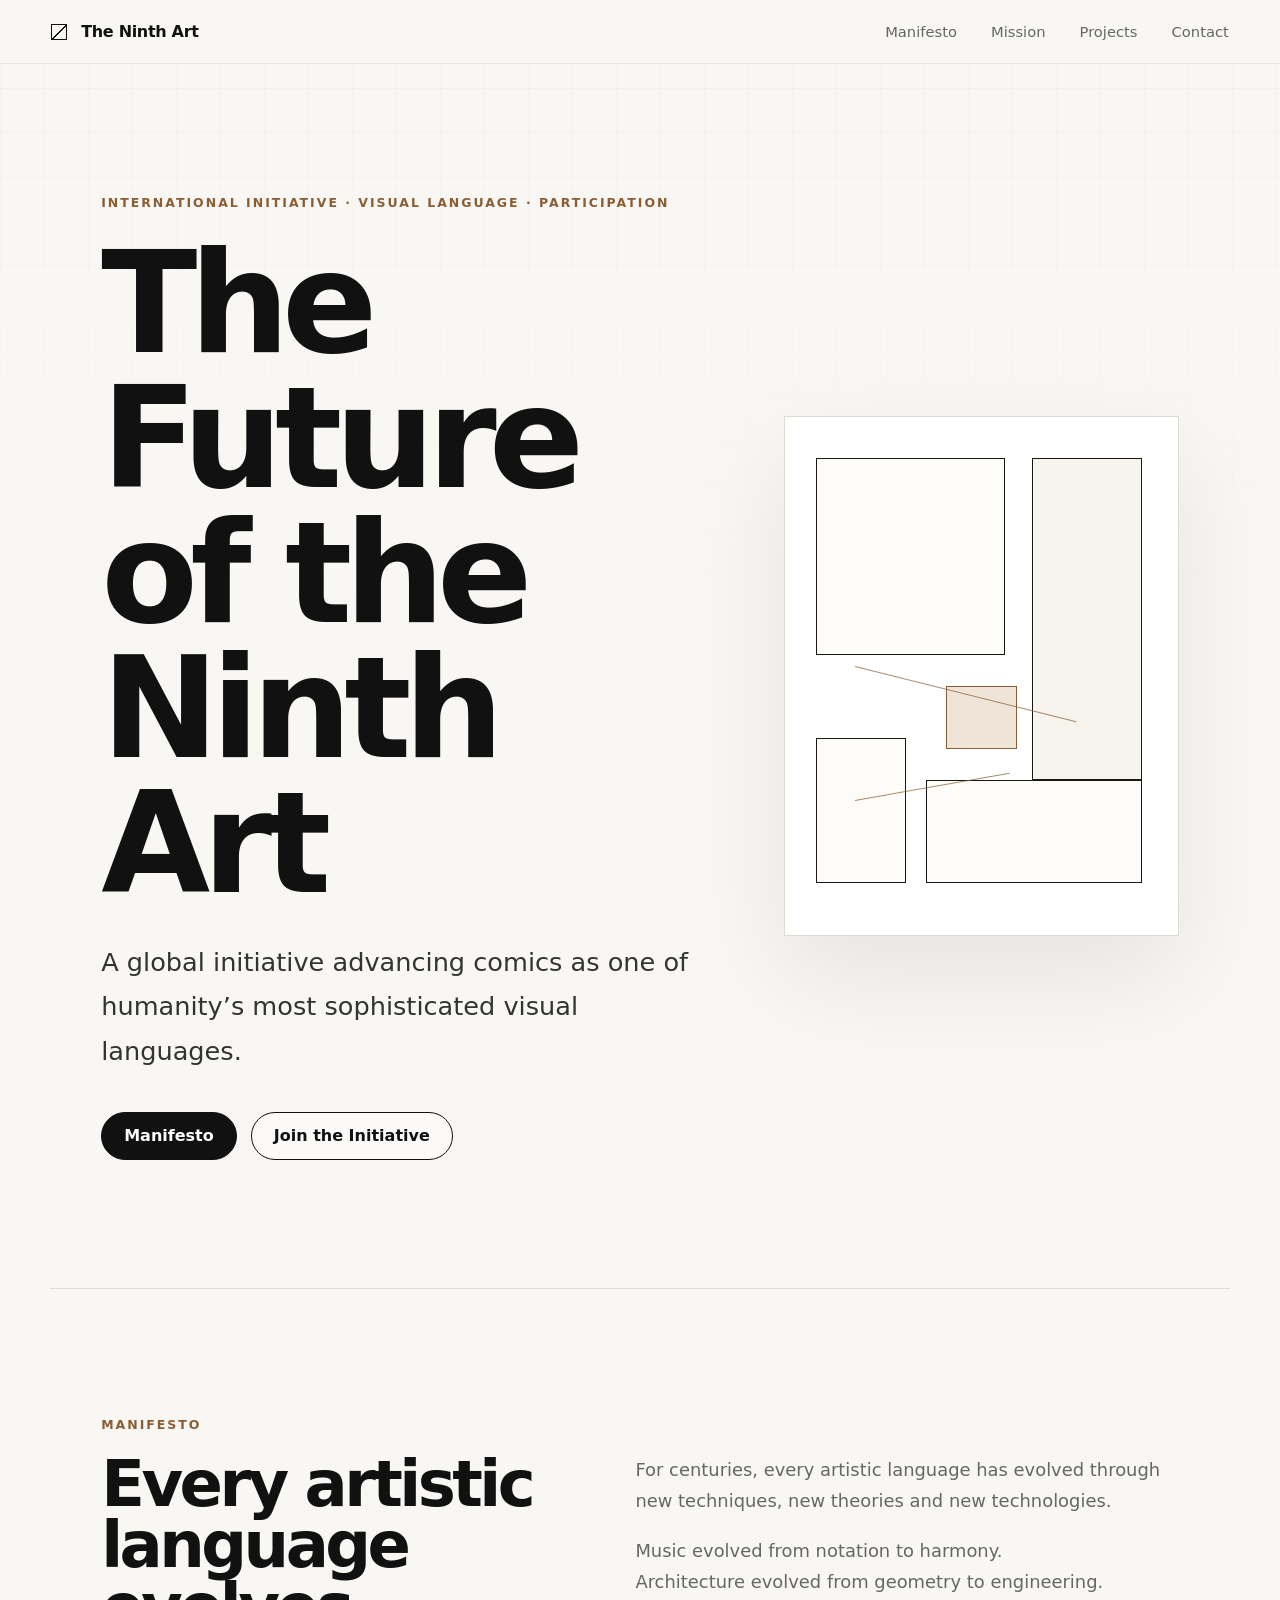
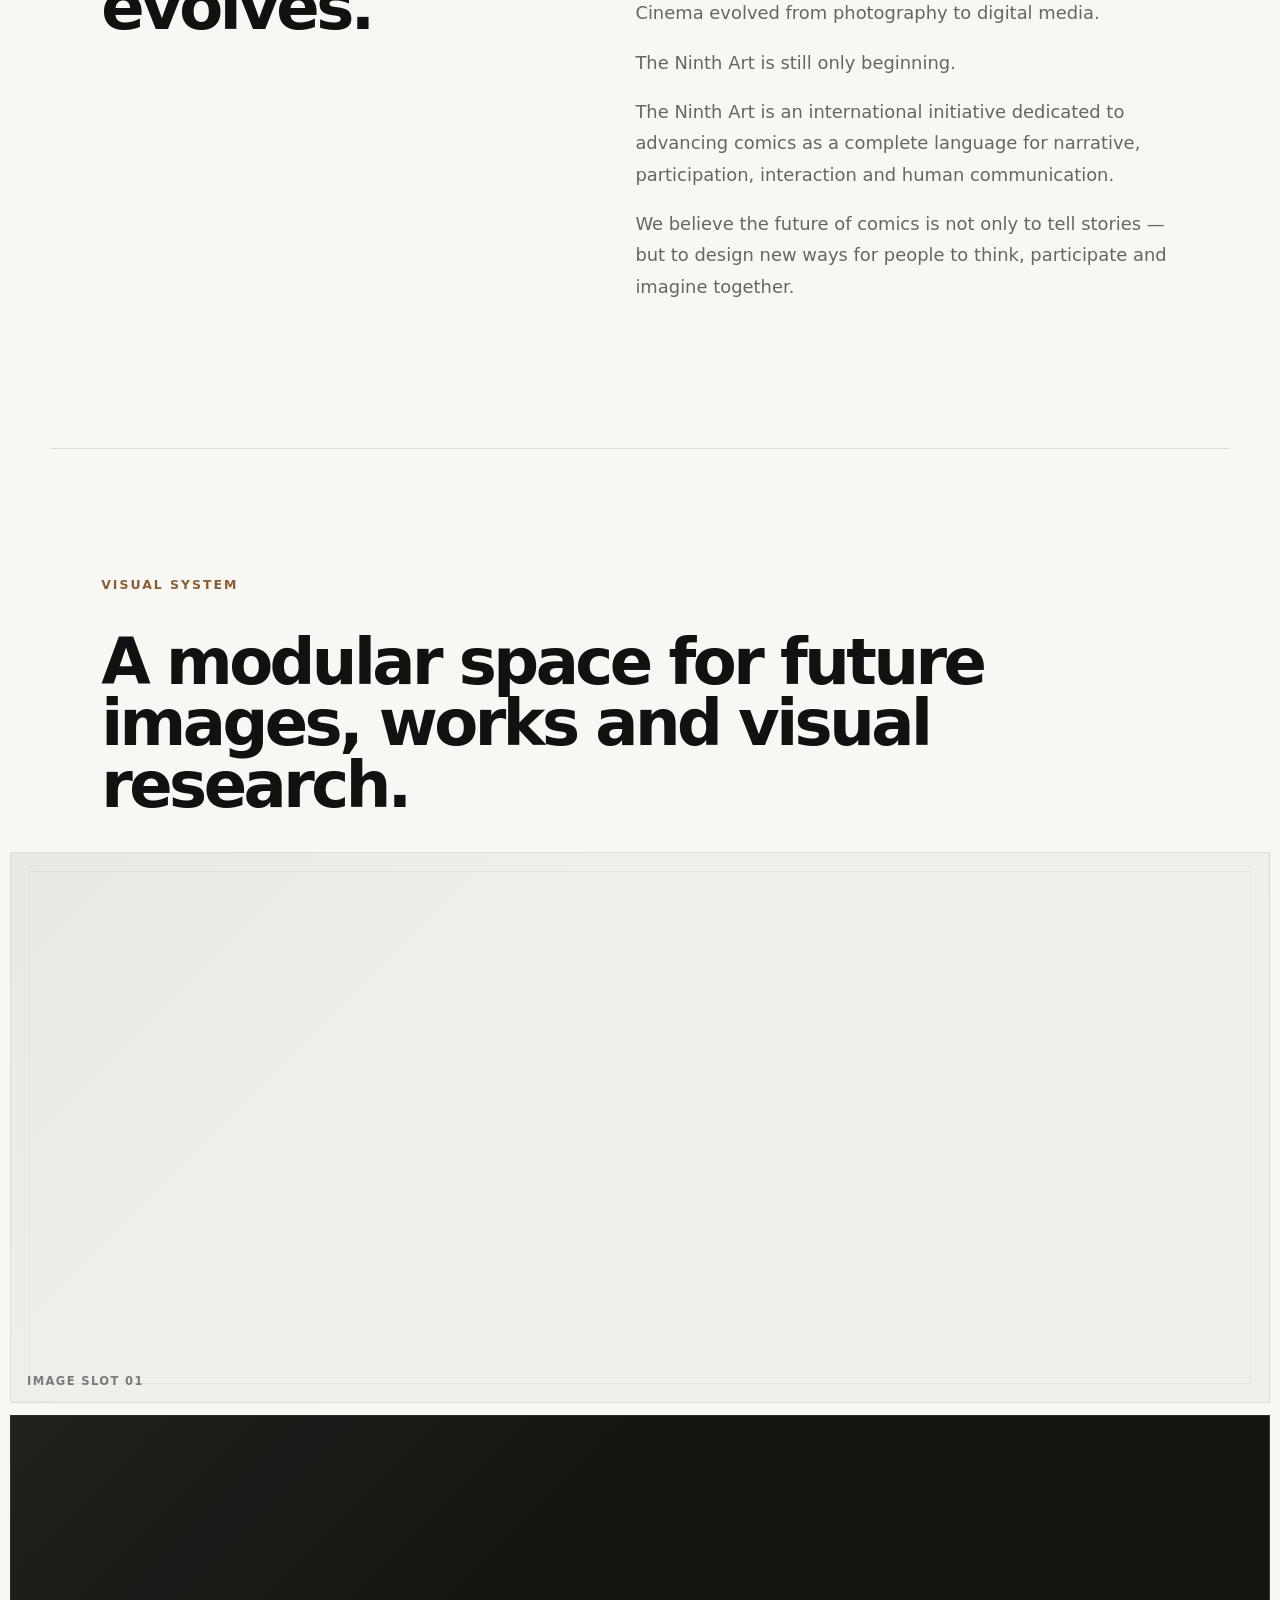
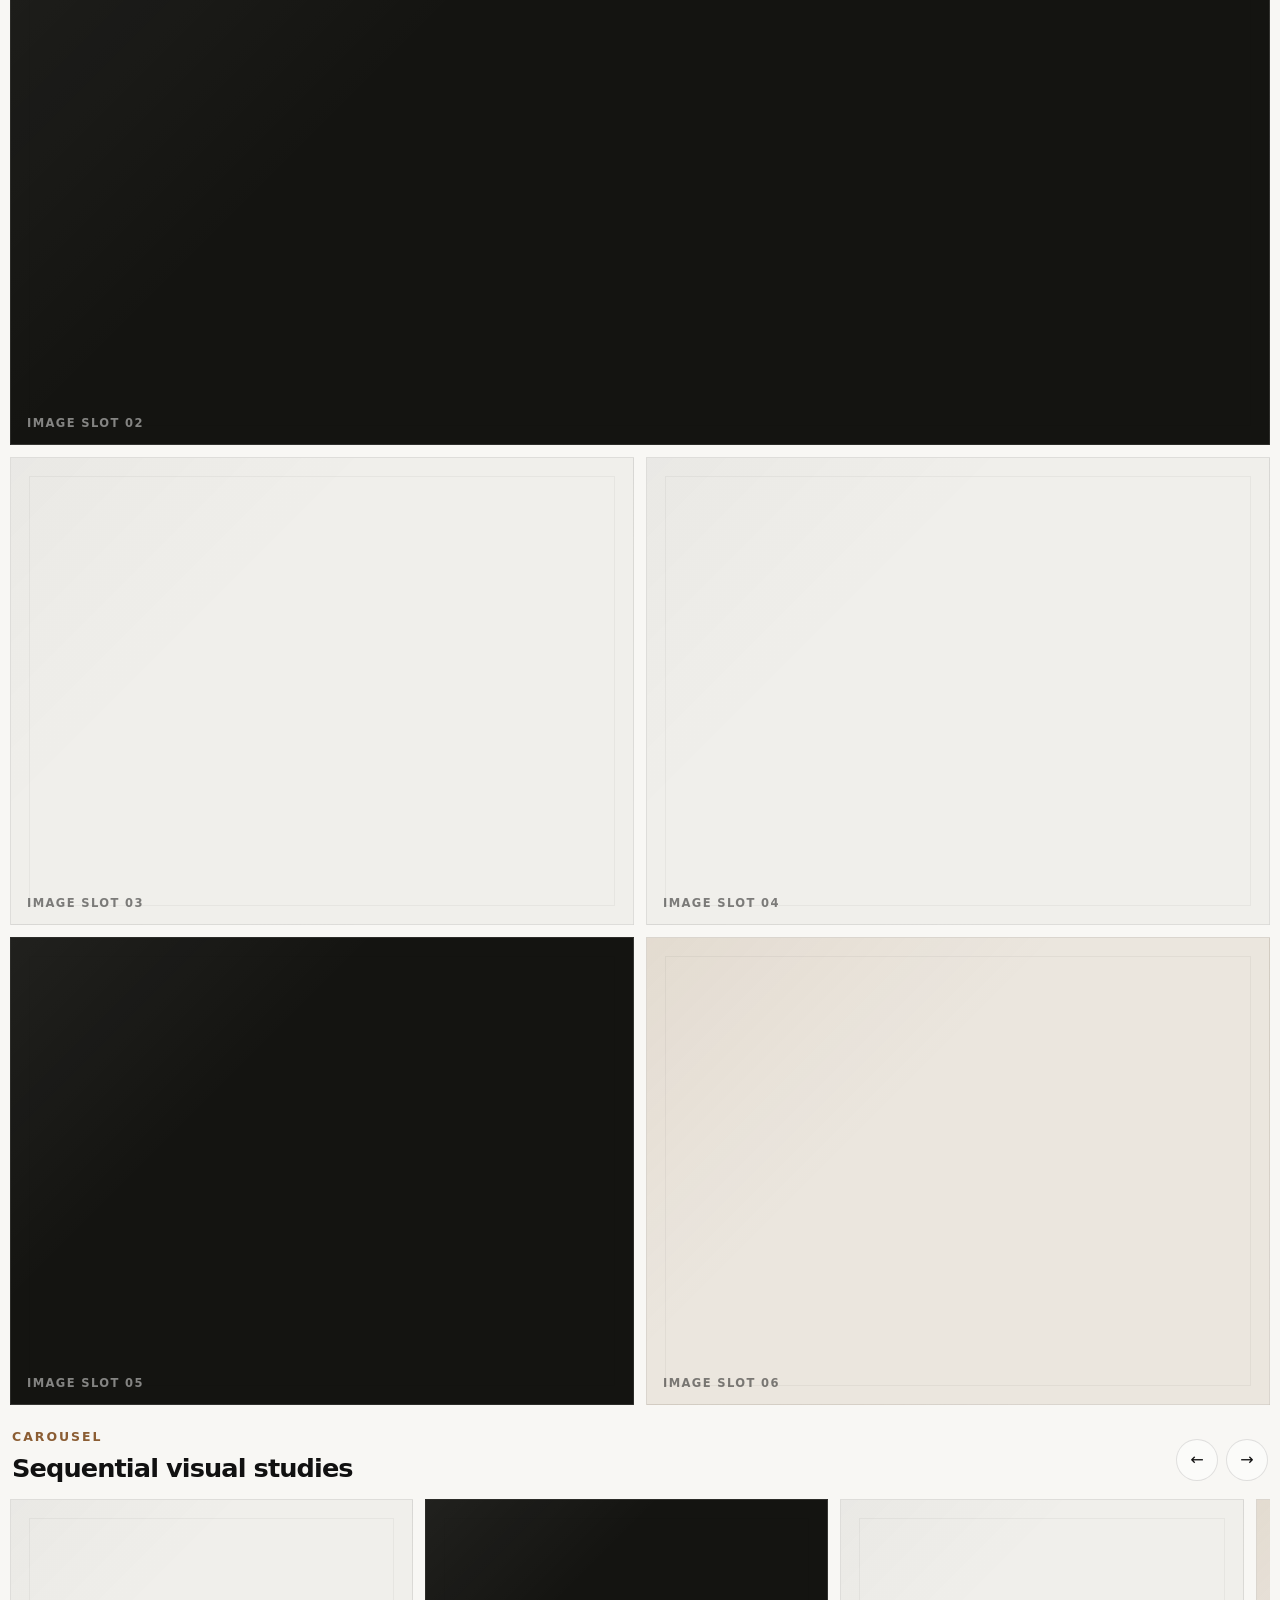
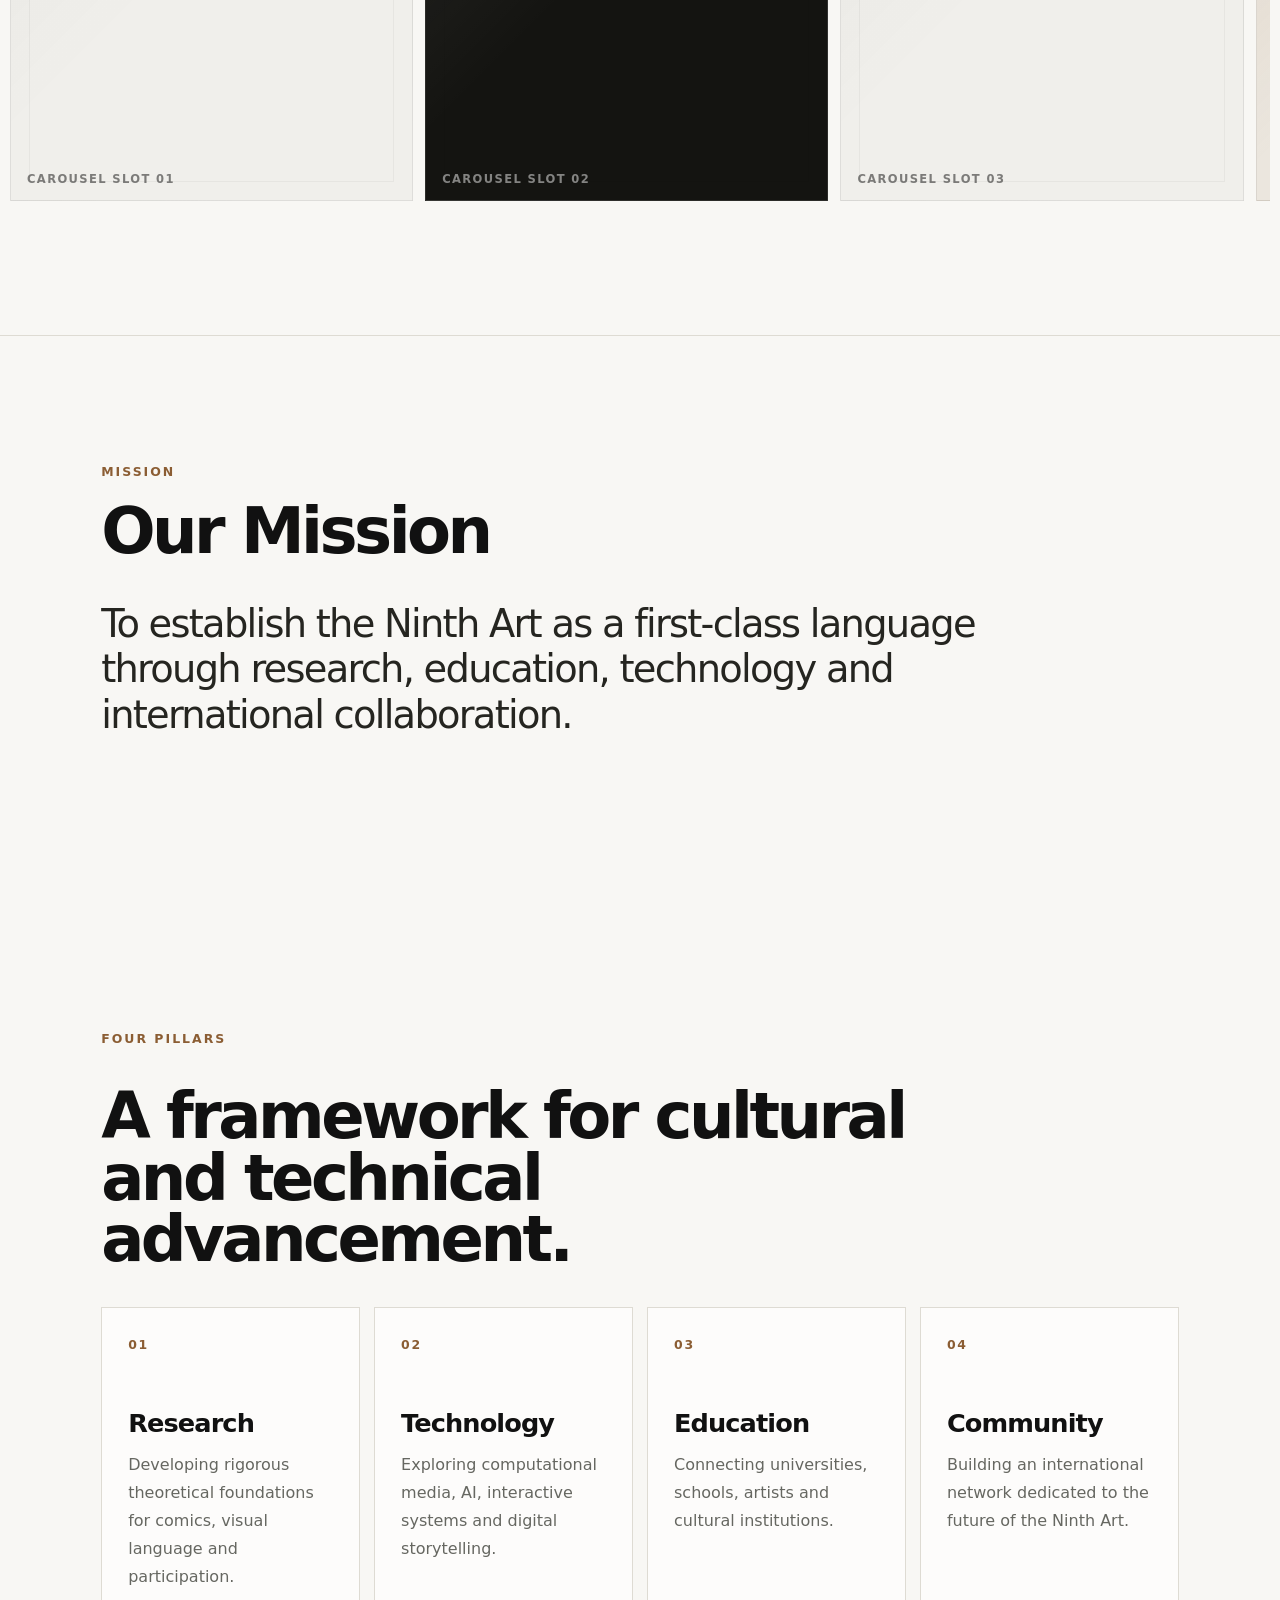
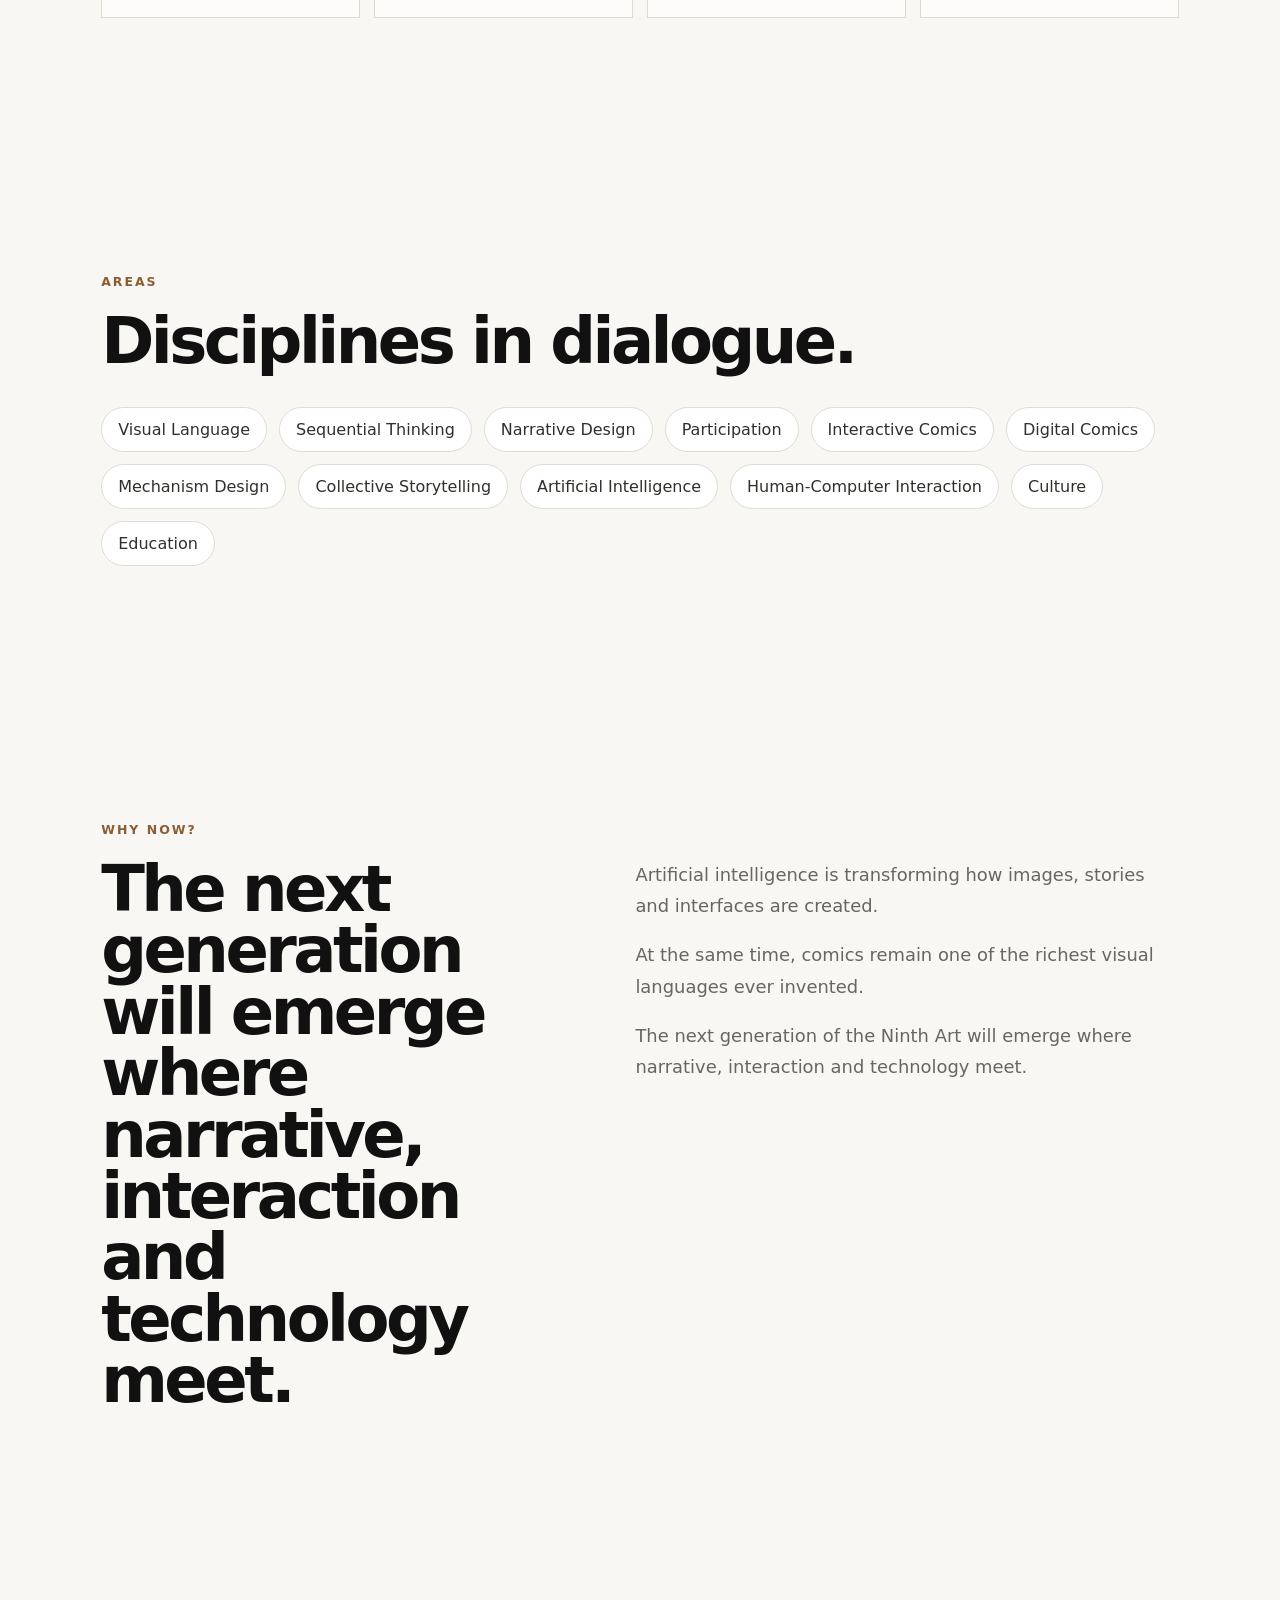
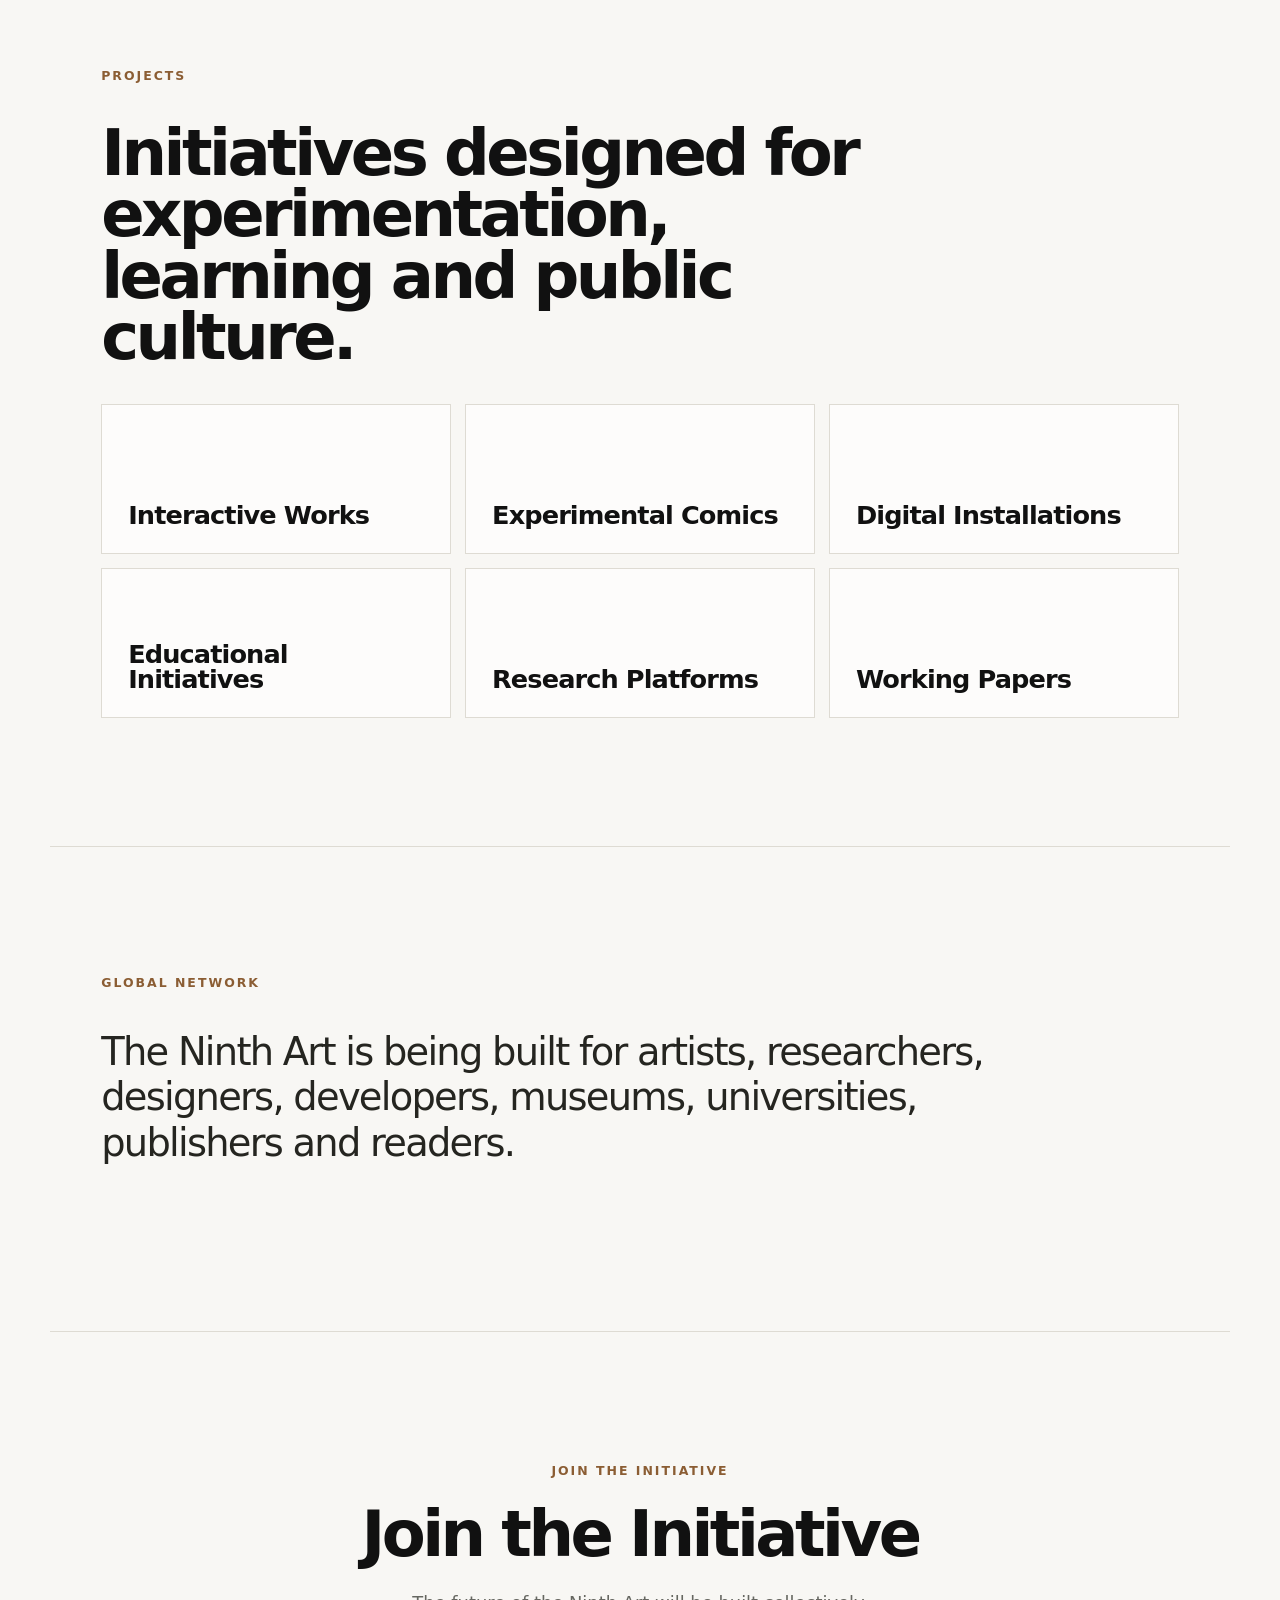
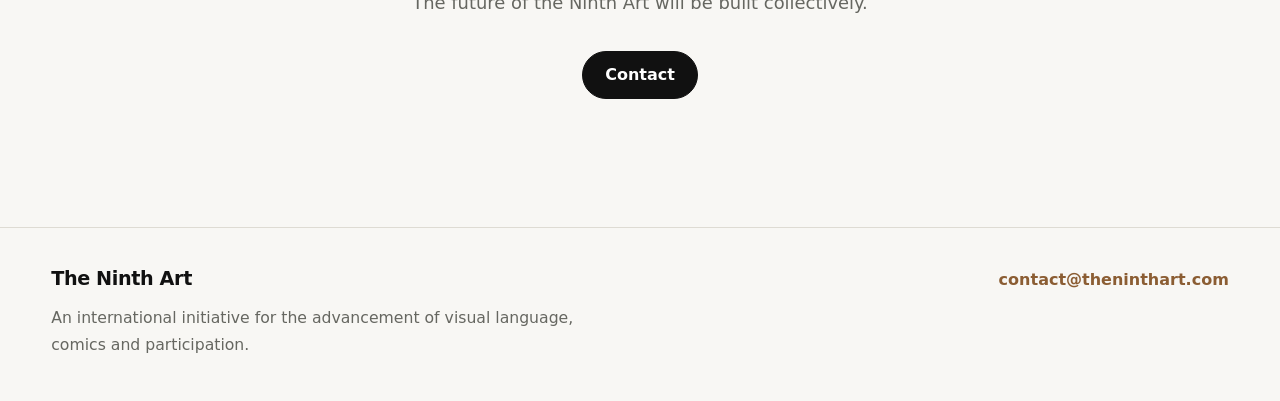
==== index.html @ bd866fcb "Make visual system grid full bleed" ====
<!doctype html>
<html lang="en">
  <head>
    <meta charset="utf-8" />
    <meta name="viewport" content="width=device-width, initial-scale=1" />
    <title>The Ninth Art — The Future of Comics and Visual Language</title>
    <meta
      name="description"
      content="A global initiative advancing comics, visual language, sequential thinking, participation and interactive media."
    />
    <meta property="og:title" content="The Ninth Art — The Future of Comics and Visual Language" />
    <meta
      property="og:description"
      content="A global initiative advancing comics, visual language, sequential thinking, participation and interactive media."
    />
    <meta property="og:type" content="website" />
    <meta property="og:url" content="https://theninthart.com/" />
    <link rel="canonical" href="https://theninthart.com/" />
    <link rel="stylesheet" href="styles.css" />
  </head>
  <body>
    <header class="site-header" aria-label="Primary navigation">
      <a class="brand" href="#top" aria-label="The Ninth Art home">
        <span class="brand-mark" aria-hidden="true"></span>
        <span>The Ninth Art</span>
      </a>
      <nav class="nav-links" aria-label="Page sections">
        <a href="#manifesto">Manifesto</a>
        <a href="#mission">Mission</a>
        <a href="#projects">Projects</a>
        <a href="#contact">Contact</a>
      </nav>
    </header>

    <main id="top">
      <section class="hero section-shell">
        <div class="hero-copy reveal">
          <p class="eyebrow">International initiative · Visual language · Participation</p>
          <h1>The Future of the Ninth Art</h1>
          <p class="hero-subtitle">
            A global initiative advancing comics as one of humanity’s most sophisticated visual languages.
          </p>
          <div class="button-row">
            <a class="button button-primary" href="#manifesto">Manifesto</a>
            <a class="button button-secondary" href="#contact">Join the Initiative</a>
          </div>
        </div>

        <div class="sequential-composition reveal" aria-label="Abstract composition inspired by comic panels, gutters and sequential structures">
          <div class="panel panel-large"></div>
          <div class="panel panel-tall"></div>
          <div class="panel panel-small"></div>
          <div class="panel panel-wide"></div>
          <div class="panel panel-accent"></div>
          <div class="flow-line flow-one"></div>
          <div class="flow-line flow-two"></div>
        </div>
      </section>

      <section id="manifesto" class="manifesto section-shell reveal">
        <div class="section-kicker">Manifesto</div>
        <div class="manifesto-grid">
          <h2>Every artistic language evolves.</h2>
          <div class="prose">
            <p>For centuries, every artistic language has evolved through new techniques, new theories and new technologies.</p>
            <p>Music evolved from notation to harmony.<br />Architecture evolved from geometry to engineering.<br />Cinema evolved from photography to digital media.</p>
            <p>The Ninth Art is still only beginning.</p>
            <p>The Ninth Art is an international initiative dedicated to advancing comics as a complete language for narrative, participation, interaction and human communication.</p>
            <p>We believe the future of comics is not only to tell stories — but to design new ways for people to think, participate and imagine together.</p>
          </div>
        </div>
      </section>

      <section class="visual-system visual-system--fullbleed reveal" aria-labelledby="visual-system-title">
        <div class="visual-system-heading section-heading">
          <div class="section-kicker">Visual System</div>
          <h2 id="visual-system-title">A modular space for future images, works and visual research.</h2>
        </div>

        <div class="visual-system-bleed">
          <div class="apple-like-grid">
            <figure class="image-slot visual-slot-large">
              <!-- Future image:
              <img src="images/visual-system-01.jpg" alt="" />
              -->
              <figcaption>Image Slot 01</figcaption>
            </figure>

            <figure class="image-slot visual-slot-wide image-slot-dark">
              <!-- Future image:
              <img src="images/visual-system-02.jpg" alt="" />
              -->
              <figcaption>Image Slot 02</figcaption>
            </figure>

            <div class="visual-two-column">
              <figure class="image-slot visual-slot-half">
                <!-- Future image:
                <img src="images/visual-system-03.jpg" alt="" />
                -->
                <figcaption>Image Slot 03</figcaption>
              </figure>
              <figure class="image-slot visual-slot-half">
                <!-- Future image:
                <img src="images/visual-system-04.jpg" alt="" />
                -->
                <figcaption>Image Slot 04</figcaption>
              </figure>
            </div>

            <div class="visual-two-column">
              <figure class="image-slot visual-slot-half image-slot-dark">
                <!-- Future image:
                <img src="images/visual-system-05.jpg" alt="" />
                -->
                <figcaption>Image Slot 05</figcaption>
              </figure>
              <figure class="image-slot visual-slot-half image-slot-soft">
                <!-- Future image:
                <img src="images/visual-system-06.jpg" alt="" />
                -->
                <figcaption>Image Slot 06</figcaption>
              </figure>
            </div>

            <div class="visual-carousel-shell">
              <div class="visual-carousel-header">
                <div>
                  <div class="section-kicker">Carousel</div>
                  <h3>Sequential visual studies</h3>
                </div>
                <div class="visual-carousel-controls">
                  <button class="carousel-button" data-carousel-prev aria-label="Previous visual">←</button>
                  <button class="carousel-button" data-carousel-next aria-label="Next visual">→</button>
                </div>
              </div>

              <div class="visual-carousel" data-visual-carousel>
                <figure class="image-slot visual-carousel-item"><figcaption>Carousel Slot 01</figcaption></figure>
                <figure class="image-slot visual-carousel-item image-slot-dark"><figcaption>Carousel Slot 02</figcaption></figure>
                <figure class="image-slot visual-carousel-item"><figcaption>Carousel Slot 03</figcaption></figure>
                <figure class="image-slot visual-carousel-item image-slot-soft"><figcaption>Carousel Slot 04</figcaption></figure>
                <figure class="image-slot visual-carousel-item image-slot-dark"><figcaption>Carousel Slot 05</figcaption></figure>
                <figure class="image-slot visual-carousel-item"><figcaption>Carousel Slot 06</figcaption></figure>
              </div>
            </div>
          </div>
        </div>
      </section>

      <section id="mission" class="mission section-shell reveal">
        <div class="section-kicker">Mission</div>
        <h2>Our Mission</h2>
        <p class="large-text">To establish the Ninth Art as a first-class language through research, education, technology and international collaboration.</p>
      </section>

      <section class="pillars section-shell" aria-labelledby="pillars-title">
        <div class="section-heading reveal">
          <div class="section-kicker">Four Pillars</div>
          <h2 id="pillars-title">A framework for cultural and technical advancement.</h2>
        </div>
        <div class="card-grid">
          <article class="card reveal"><span>01</span><h3>Research</h3><p>Developing rigorous theoretical foundations for comics, visual language and participation.</p></article>
          <article class="card reveal"><span>02</span><h3>Technology</h3><p>Exploring computational media, AI, interactive systems and digital storytelling.</p></article>
          <article class="card reveal"><span>03</span><h3>Education</h3><p>Connecting universities, schools, artists and cultural institutions.</p></article>
          <article class="card reveal"><span>04</span><h3>Community</h3><p>Building an international network dedicated to the future of the Ninth Art.</p></article>
        </div>
      </section>

      <section class="areas section-shell reveal" aria-labelledby="areas-title">
        <div class="section-kicker">Areas</div>
        <h2 id="areas-title">Disciplines in dialogue.</h2>
        <div class="tag-cloud" aria-label="Areas of work">
          <span>Visual Language</span><span>Sequential Thinking</span><span>Narrative Design</span><span>Participation</span><span>Interactive Comics</span><span>Digital Comics</span><span>Mechanism Design</span><span>Collective Storytelling</span><span>Artificial Intelligence</span><span>Human-Computer Interaction</span><span>Culture</span><span>Education</span>
        </div>
      </section>

      <section class="why-now section-shell reveal">
        <div class="section-kicker">Why Now?</div>
        <div class="split-section">
          <h2>The next generation will emerge where narrative, interaction and technology meet.</h2>
          <div class="prose">
            <p>Artificial intelligence is transforming how images, stories and interfaces are created.</p>
            <p>At the same time, comics remain one of the richest visual languages ever invented.</p>
            <p>The next generation of the Ninth Art will emerge where narrative, interaction and technology meet.</p>
          </div>
        </div>
      </section>

      <section id="projects" class="projects section-shell" aria-labelledby="projects-title">
        <div class="section-heading reveal">
          <div class="section-kicker">Projects</div>
          <h2 id="projects-title">Initiatives designed for experimentation, learning and public culture.</h2>
        </div>
        <div class="project-list">
          <article class="project-card reveal"><h3>Interactive Works</h3></article>
          <article class="project-card reveal"><h3>Experimental Comics</h3></article>
          <article class="project-card reveal"><h3>Digital Installations</h3></article>
          <article class="project-card reveal"><h3>Educational Initiatives</h3></article>
          <article class="project-card reveal"><h3>Research Platforms</h3></article>
          <article class="project-card reveal"><h3>Working Papers</h3></article>
        </div>
      </section>

      <section class="network section-shell reveal">
        <div class="section-kicker">Global Network</div>
        <p class="large-text">The Ninth Art is being built for artists, researchers, designers, developers, museums, universities, publishers and readers.</p>
      </section>

      <section id="contact" class="final-cta section-shell reveal">
        <p class="eyebrow">Join the Initiative</p>
        <h2>Join the Initiative</h2>
        <p>The future of the Ninth Art will be built collectively.</p>
        <a class="button button-primary" href="mailto:contact@theninthart.com">Contact</a>
      </section>
    </main>

    <footer class="site-footer">
      <div>
        <h2>The Ninth Art</h2>
        <p>An international initiative for the advancement of visual language, comics and participation.</p>
      </div>
      <a href="mailto:contact@theninthart.com">contact@theninthart.com</a>
    </footer>

    <script src="script.js"></script>
  </body>
</html>
---- styles.css ----
:root {
  --bg: #f8f7f4;
  --paper: #ffffff;
  --ink: #111111;
  --muted: #666761;
  --line: #dedbd3;
  --accent: #8b5d33;
  --accent-soft: #efe4d7;
  --max-width: 1180px;
  --space: clamp(72px, 10vw, 136px);
  font-family: Inter, ui-sans-serif, system-ui, -apple-system, BlinkMacSystemFont, "Segoe UI", sans-serif;
}

* { box-sizing: border-box; }
html { scroll-behavior: smooth; }
body {
  margin: 0;
  background: var(--bg);
  color: var(--ink);
  text-rendering: optimizeLegibility;
  -webkit-font-smoothing: antialiased;
}

body::before {
  content: "";
  position: fixed;
  inset: 0;
  pointer-events: none;
  background-image: linear-gradient(rgba(17, 17, 17, 0.025) 1px, transparent 1px), linear-gradient(90deg, rgba(17, 17, 17, 0.025) 1px, transparent 1px);
  background-size: 44px 44px;
  mask-image: linear-gradient(to bottom, black, transparent 72%);
}

a { color: inherit; text-decoration: none; }
p { color: var(--muted); font-size: clamp(1rem, 1.4vw, 1.18rem); line-height: 1.75; }
h1, h2, h3 { margin: 0; letter-spacing: -0.055em; line-height: 0.96; }
h1 { font-size: clamp(4rem, 11vw, 9.5rem); max-width: 920px; }
h2 { font-size: clamp(2.45rem, 5vw, 5.4rem); }
h3 { font-size: clamp(1.35rem, 2vw, 1.85rem); letter-spacing: -0.035em; }

.site-header {
  position: sticky;
  top: 0;
  z-index: 20;
  display: flex;
  justify-content: space-between;
  align-items: center;
  gap: 24px;
  padding: 22px clamp(20px, 4vw, 56px);
  border-bottom: 1px solid rgba(222, 219, 211, 0.72);
  background: rgba(248, 247, 244, 0.82);
  backdrop-filter: blur(18px);
}

.brand, .nav-links { display: flex; align-items: center; gap: 14px; }
.brand { font-weight: 650; letter-spacing: -0.02em; }
.brand-mark { width: 16px; height: 16px; border: 1px solid var(--ink); display: inline-block; background: linear-gradient(135deg, transparent 48%, var(--ink) 49%, var(--ink) 54%, transparent 55%); }
.nav-links { gap: clamp(14px, 3vw, 34px); color: var(--muted); font-size: 0.92rem; }
.nav-links a:hover { color: var(--ink); }

.section-shell { max-width: var(--max-width); margin: 0 auto; padding: var(--space) clamp(20px, 4vw, 56px); }
.hero { min-height: calc(100vh - 72px); display: grid; grid-template-columns: minmax(0, 1.2fr) minmax(300px, 0.8fr); align-items: center; gap: clamp(44px, 7vw, 96px); }
.eyebrow, .section-kicker { margin: 0 0 22px; color: var(--accent); font-size: 0.78rem; font-weight: 700; letter-spacing: 0.16em; text-transform: uppercase; }
.hero-subtitle { max-width: 690px; margin: 28px 0 0; font-size: clamp(1.25rem, 2vw, 1.75rem); color: #34342f; }
.button-row { display: flex; flex-wrap: wrap; gap: 14px; margin-top: 38px; }
.button { display: inline-flex; align-items: center; justify-content: center; min-height: 48px; padding: 0 22px; border: 1px solid var(--ink); border-radius: 999px; font-weight: 650; transition: transform 180ms ease, background 180ms ease, color 180ms ease; }
.button:hover { transform: translateY(-2px); }
.button-primary { background: var(--ink); color: var(--paper); }
.button-secondary { color: var(--ink); background: rgba(255, 255, 255, 0.38); }

.sequential-composition { position: relative; min-height: 520px; border: 1px solid var(--line); background: var(--paper); box-shadow: 0 40px 100px rgba(17,17,17,.08); overflow: hidden; }
.panel { position: absolute; border: 1px solid #171713; background: #fdfcf8; }
.panel-large { left: 8%; top: 8%; width: 48%; height: 38%; }
.panel-tall { right: 9%; top: 8%; width: 28%; height: 62%; background: #f7f4ee; }
.panel-small { left: 8%; bottom: 10%; width: 23%; height: 28%; }
.panel-wide { left: 36%; bottom: 10%; width: 55%; height: 20%; }
.panel-accent { left: 41%; top: 52%; width: 18%; height: 12%; background: var(--accent-soft); border-color: var(--accent); }
.flow-line { position: absolute; height: 1px; background: var(--accent); transform-origin: left; opacity: .72; }
.flow-one { left: 18%; top: 48%; width: 58%; transform: rotate(14deg); }
.flow-two { left: 18%; top: 74%; width: 40%; transform: rotate(-10deg); }

.manifesto, .network { border-top: 1px solid var(--line); border-bottom: 1px solid var(--line); }
.manifesto-grid, .split-section { display: grid; grid-template-columns: 0.9fr 1.1fr; gap: clamp(34px, 7vw, 92px); align-items: start; }
.prose p:first-child { margin-top: 0; }
.large-text { max-width: 980px; color: #252520; font-size: clamp(1.6rem, 3vw, 3rem); line-height: 1.18; letter-spacing: -0.045em; }
.section-heading { display: grid; gap: 18px; max-width: 820px; margin-bottom: 36px; }
.card-grid, .project-list { display: grid; grid-template-columns: repeat(4, 1fr); gap: 14px; }
.card, .project-card { min-height: 260px; padding: 26px; border: 1px solid var(--line); background: rgba(255,255,255,.64); }
.card span { color: var(--accent); font-size: .78rem; font-weight: 800; letter-spacing: .14em; }
.card h3 { margin-top: 58px; }
.card p { margin-bottom: 0; font-size: 1rem; }
.tag-cloud { display: flex; flex-wrap: wrap; gap: 12px; margin-top: 34px; }
.tag-cloud span { padding: 12px 16px; border: 1px solid var(--line); border-radius: 999px; background: var(--paper); color: #2f302b; }
.project-list { grid-template-columns: repeat(3, 1fr); }
.project-card { min-height: 150px; display: flex; align-items: end; transition: border-color 180ms ease, transform 180ms ease; }
.project-card:hover { transform: translateY(-3px); border-color: var(--accent); }
.final-cta { text-align: center; }
.final-cta p:not(.eyebrow) { margin: 22px auto 32px; }
.site-footer { display: flex; justify-content: space-between; gap: 32px; padding: 42px clamp(20px, 4vw, 56px); border-top: 1px solid var(--line); }
.site-footer h2 { font-size: 1.2rem; letter-spacing: -0.02em; }
.site-footer p { max-width: 560px; margin-bottom: 0; font-size: .98rem; }
.site-footer a { color: var(--accent); font-weight: 650; }
.reveal { opacity: 0; transform: translateY(22px); transition: opacity 700ms ease, transform 700ms ease; }
.reveal.is-visible { opacity: 1; transform: translateY(0); }

@media (prefers-reduced-motion: reduce) {
  html { scroll-behavior: auto; }
  .reveal, .button, .project-card { transition: none; }
}

@media (max-width: 900px) {
  .hero, .manifesto-grid, .split-section { grid-template-columns: 1fr; }
  .hero { min-height: auto; }
  .sequential-composition { min-height: 380px; }
  .card-grid, .project-list { grid-template-columns: repeat(2, 1fr); }
  .nav-links { display: none; }
}

@media (max-width: 560px) {
  .section-shell { padding-left: 20px; padding-right: 20px; }
  h1 { font-size: clamp(3.35rem, 17vw, 4.8rem); }
  .button { width: 100%; }
  .card-grid, .project-list { grid-template-columns: 1fr; }
  .card { min-height: 220px; }
  .site-footer { flex-direction: column; }
}

.visual-system {
  margin-top: 0;
  padding: var(--space) 0;
  border-bottom: 1px solid var(--line);
}

.visual-system--fullbleed {
  position: relative;
  left: 50%;
  right: 50%;
  width: 100vw;
  margin-left: -50vw;
  margin-right: -50vw;
}

.visual-system-heading {
  max-width: var(--max-width);
  margin: 0 auto 36px;
  padding: 0 clamp(20px, 4vw, 56px);
}

.visual-system-bleed {
  width: 100%;
  max-width: none;
  margin: 0;
  padding: 0 10px;
}

.apple-like-grid {
  width: 100%;
  display: grid;
  grid-template-columns: 1fr;
  gap: 12px;
}

.image-slot {
  position: relative;
  width: 100%;
  min-height: 220px;
  margin: 0;
  overflow: hidden;
  border: 1px solid rgba(17, 17, 17, 0.08);
  border-radius: 0;
  background:
    linear-gradient(135deg, rgba(17, 17, 17, 0.028), transparent 34%),
    #f0efeb;
}

.image-slot::before {
  content: "";
  position: absolute;
  inset: 18px;
  border: 1px solid rgba(17, 17, 17, 0.045);
  pointer-events: none;
}

.image-slot-dark {
  border-color: rgba(255, 255, 255, 0.1);
  background:
    linear-gradient(135deg, rgba(255, 255, 255, 0.055), transparent 34%),
    #141411;
}

.image-slot-soft {
  background:
    linear-gradient(135deg, rgba(139, 93, 51, 0.08), transparent 38%),
    #ebe6de;
}

.image-slot img {
  position: relative;
  z-index: 1;
  display: block;
  width: 100%;
  height: 100%;
  object-fit: cover;
}

.image-slot figcaption {
  position: absolute;
  left: 16px;
  bottom: 14px;
  z-index: 2;
  color: rgba(17, 17, 17, 0.52);
  font-size: 0.72rem;
  font-weight: 700;
  letter-spacing: 0.12em;
  text-transform: uppercase;
}

.image-slot-dark figcaption {
  color: rgba(255, 255, 255, 0.48);
}

.visual-slot-large,
.visual-slot-wide {
  width: 100%;
}

.visual-slot-large {
  aspect-ratio: 16 / 7;
}

.visual-slot-wide {
  aspect-ratio: 16 / 8;
}

.visual-two-column {
  display: grid;
  grid-template-columns: repeat(2, minmax(0, 1fr));
  gap: 12px;
}

.visual-slot-half {
  aspect-ratio: 4 / 3;
}

.visual-carousel-shell {
  display: grid;
  width: 100%;
  gap: 18px;
  margin-top: 0;
  padding-top: 12px;
}

.visual-carousel-header {
  display: flex;
  align-items: end;
  justify-content: space-between;
  gap: 24px;
  padding: 0 2px;
}

.visual-carousel-header .section-kicker {
  margin-bottom: 12px;
}

.visual-carousel-controls {
  display: flex;
  gap: 8px;
}

.carousel-button {
  width: 42px;
  height: 42px;
  border: 1px solid rgba(17, 17, 17, 0.12);
  border-radius: 999px;
  background: rgba(255, 255, 255, 0.48);
  color: var(--ink);
  font: inherit;
  cursor: pointer;
  transition: transform 180ms ease, border-color 180ms ease, background 180ms ease;
}

.carousel-button:hover {
  transform: translateY(-1px);
  border-color: rgba(17, 17, 17, 0.28);
  background: var(--paper);
}

.visual-carousel {
  width: 100%;
  display: flex;
  gap: 12px;
  overflow-x: auto;
  padding-bottom: 6px;
  scroll-padding-left: 0;
  scroll-snap-type: x mandatory;
  scroll-behavior: smooth;
  scrollbar-width: thin;
  scrollbar-color: rgba(17, 17, 17, 0.22) transparent;
}

.visual-carousel::-webkit-scrollbar {
  height: 6px;
}

.visual-carousel::-webkit-scrollbar-thumb {
  border-radius: 999px;
  background: rgba(17, 17, 17, 0.2);
}

.visual-carousel-item {
  flex: 0 0 32%;
  min-height: 300px;
  aspect-ratio: 4 / 3;
  scroll-snap-align: start;
}

@media (max-width: 1024px) {
  .visual-system-bleed {
    padding: 0 8px;
  }

  .visual-two-column,
  .visual-carousel {
    gap: 10px;
  }

  .visual-carousel-item {
    flex-basis: 48%;
  }
}

@media (max-width: 768px) {
  .visual-system {
    padding: var(--space) 0;
  }

  .visual-system-heading {
    margin-bottom: 20px;
    padding: 0 16px;
  }

  .visual-system-bleed {
    padding: 0 6px;
  }

  .apple-like-grid,
  .visual-two-column,
  .visual-carousel {
    gap: 8px;
  }

  .visual-two-column {
    grid-template-columns: 1fr;
  }

  .visual-slot-large,
  .visual-slot-wide,
  .visual-slot-half {
    aspect-ratio: 4 / 3;
  }

  .visual-carousel-header {
    align-items: start;
    flex-direction: column;
  }

  .visual-carousel-item {
    flex-basis: 88%;
    min-height: 250px;
  }

  .image-slot figcaption {
    left: 12px;
    bottom: 12px;
  }
}
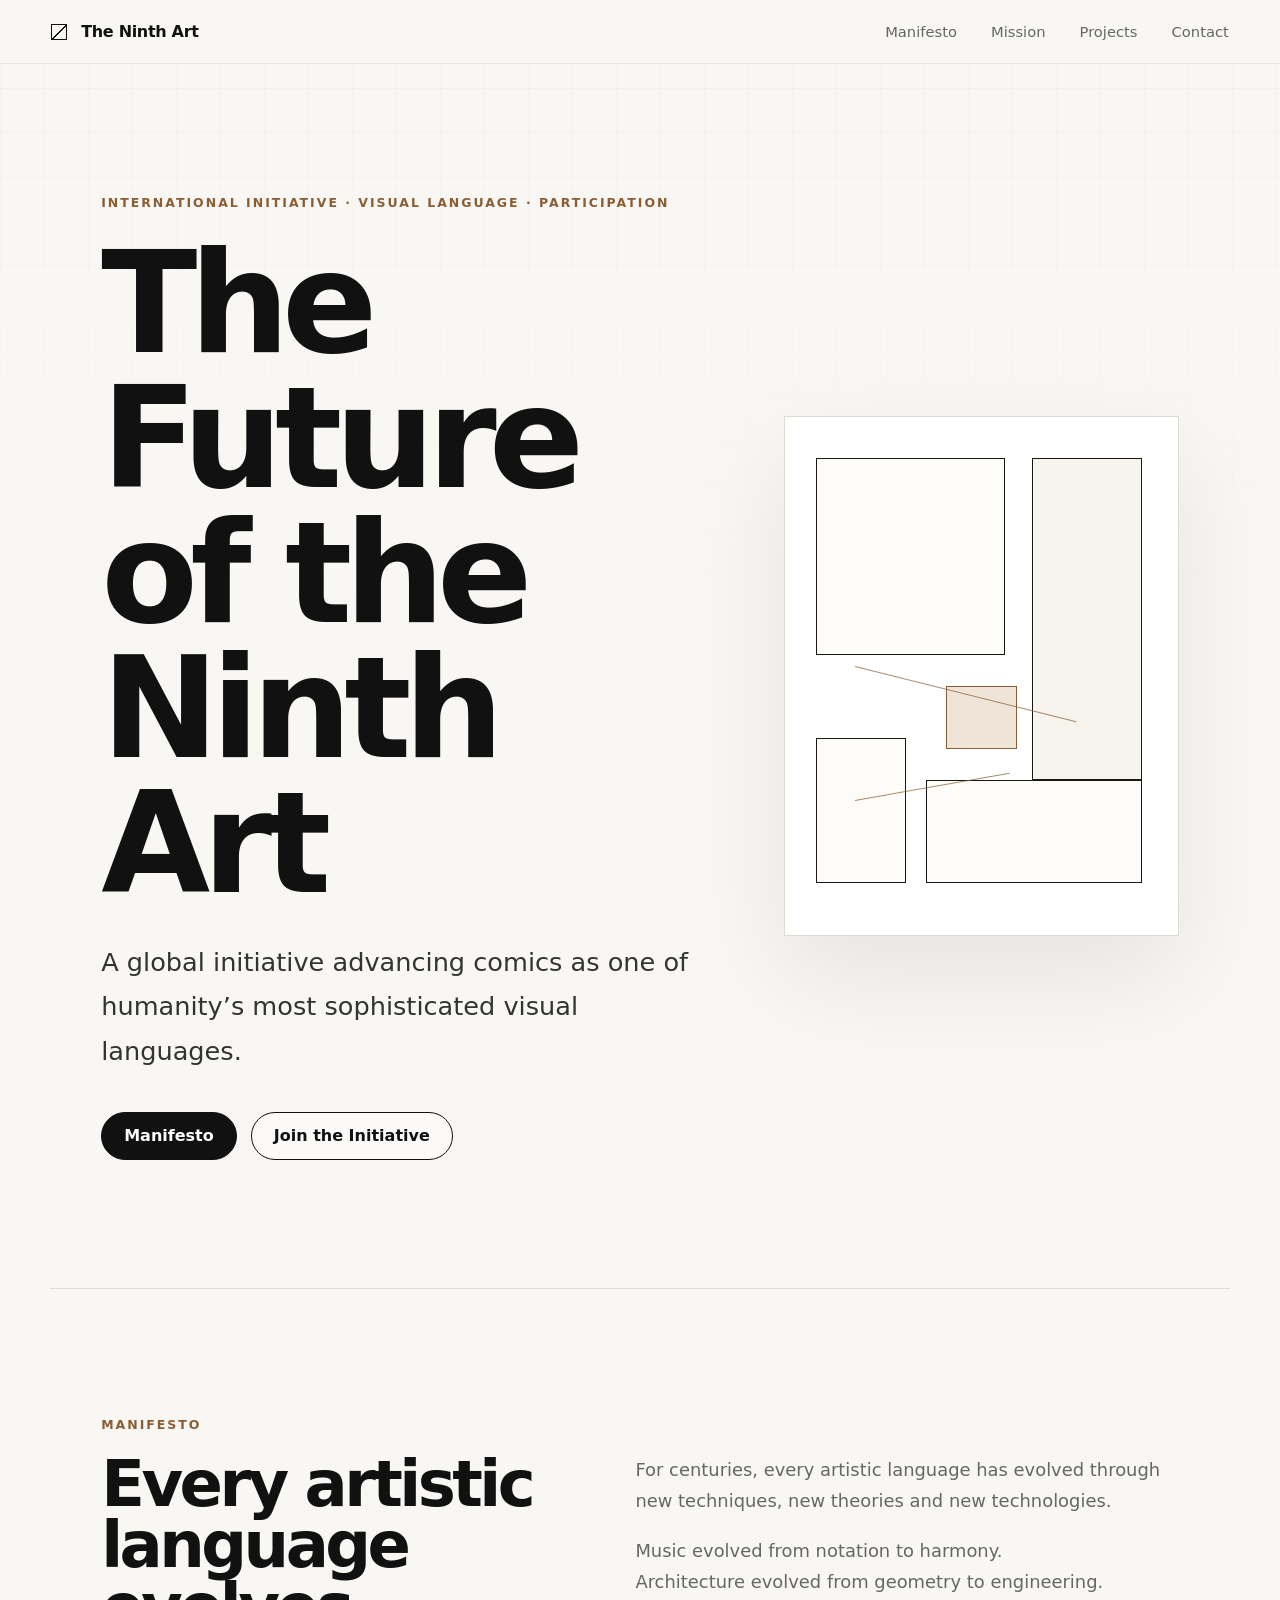
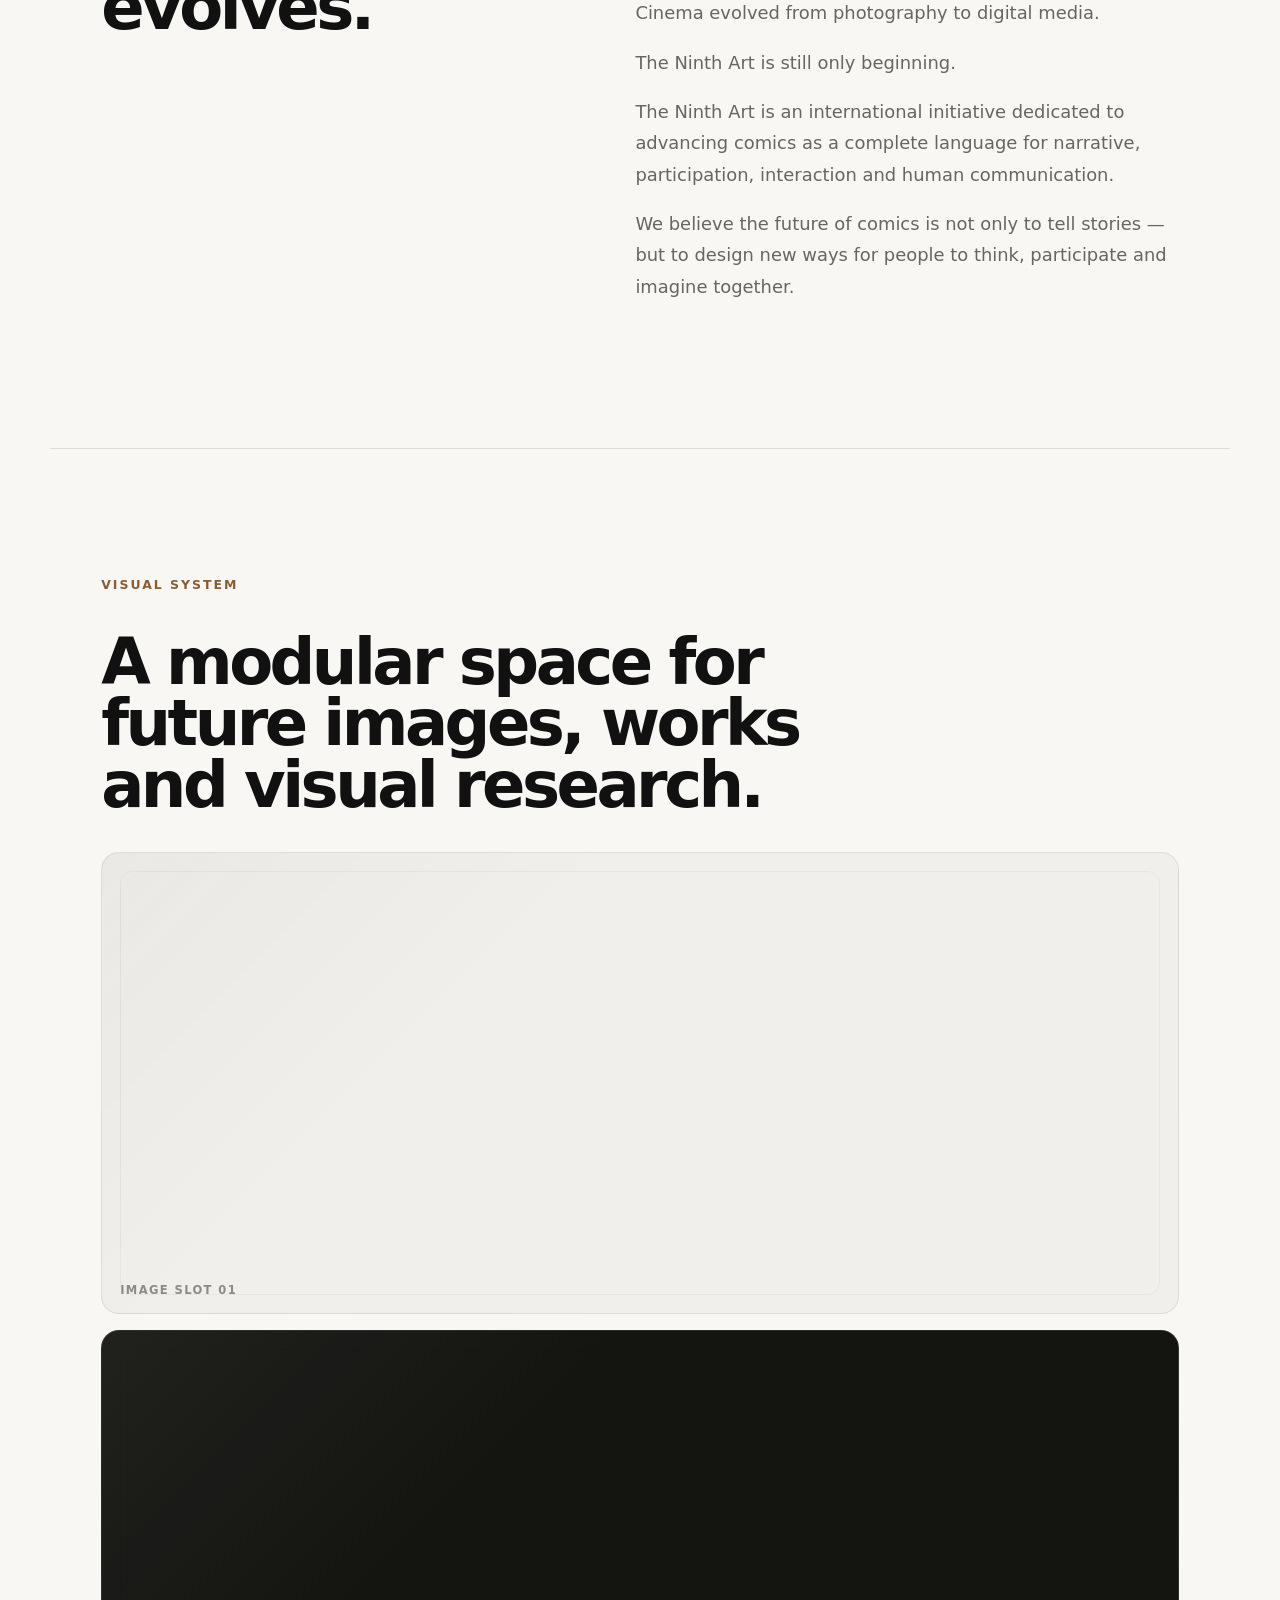
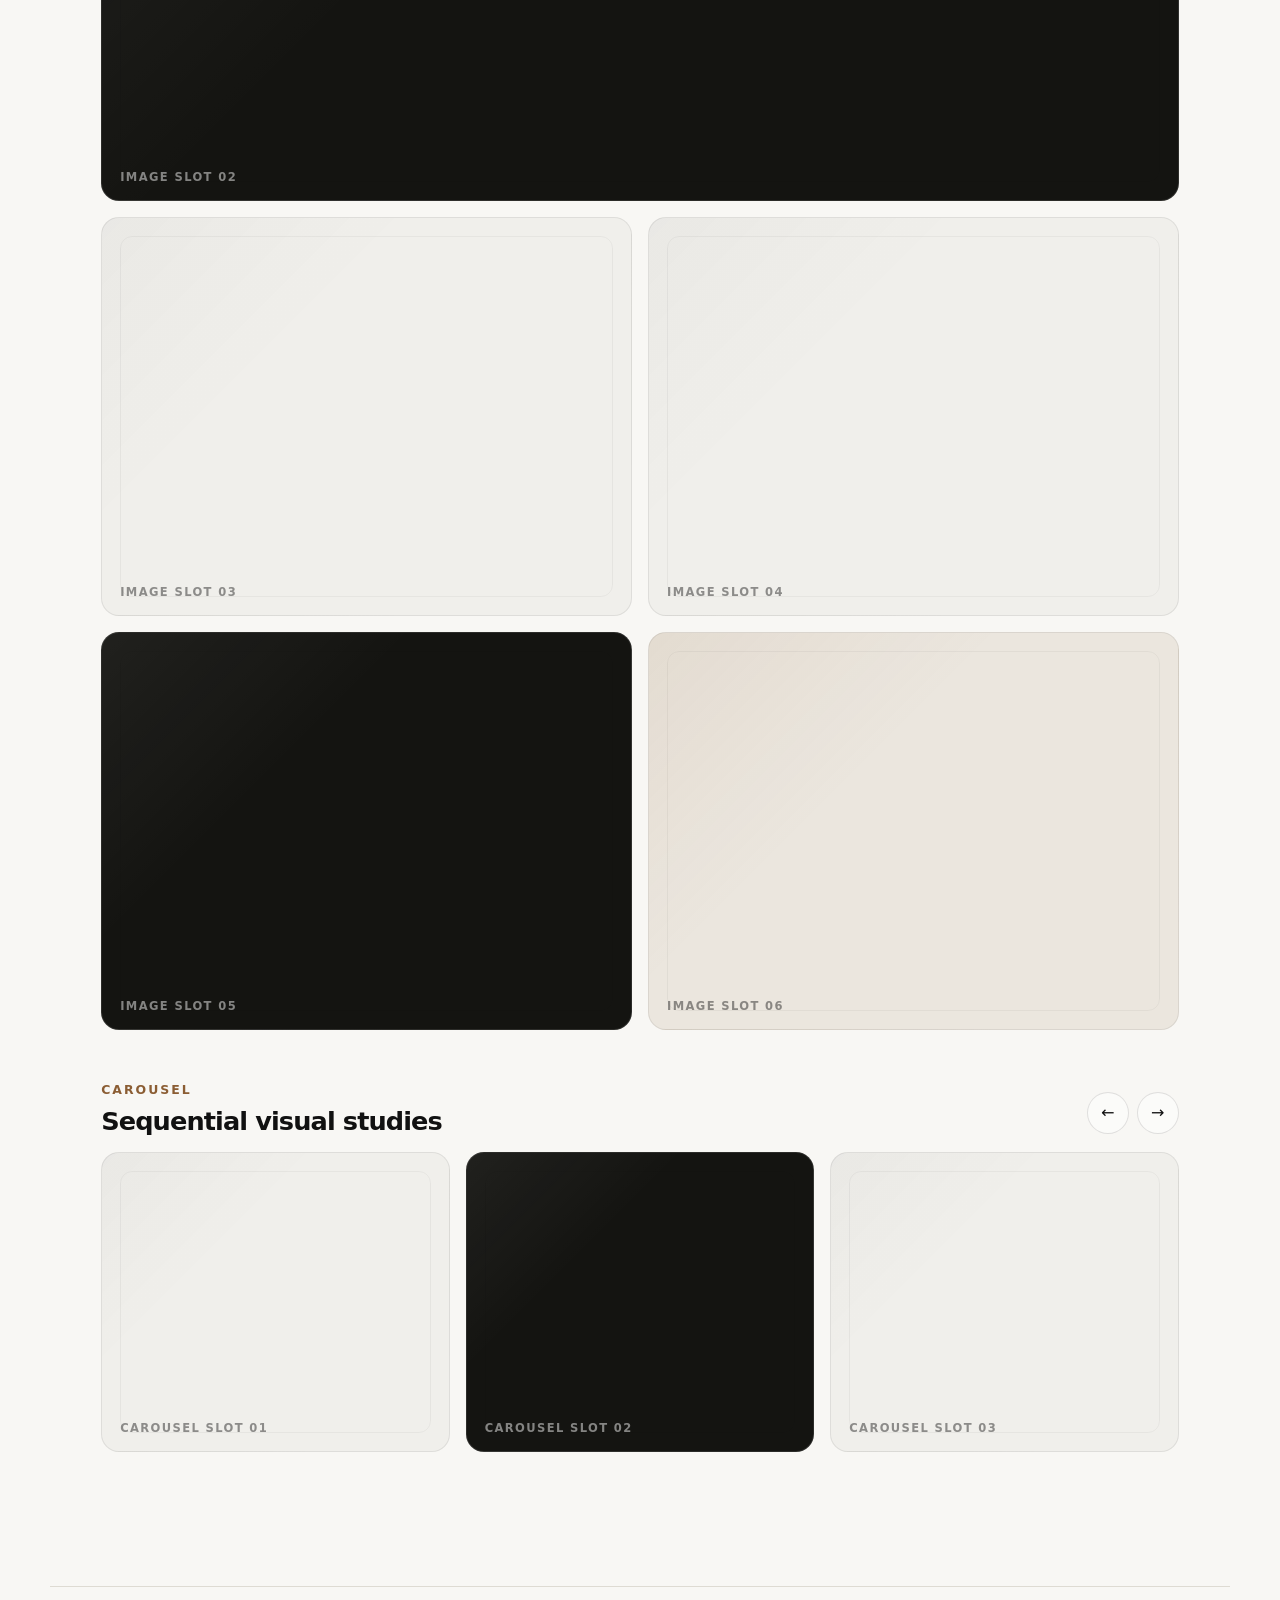
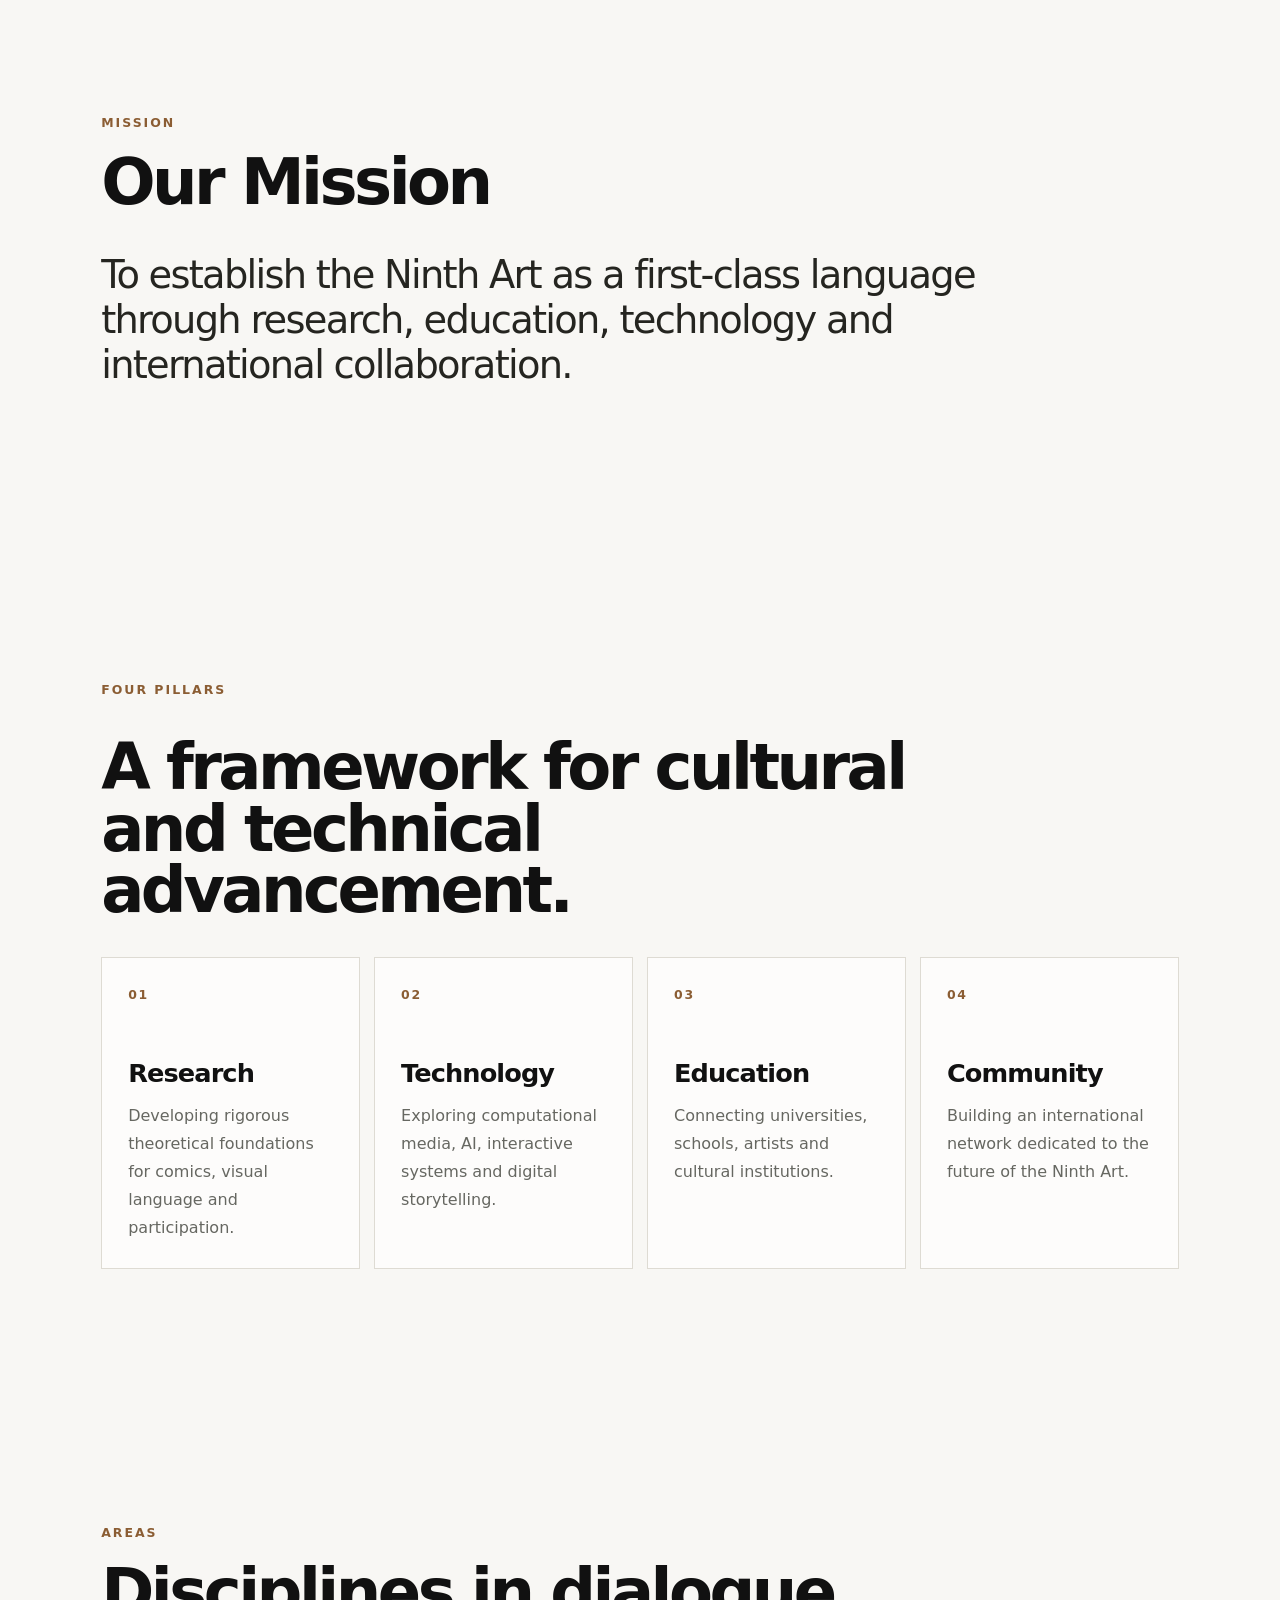
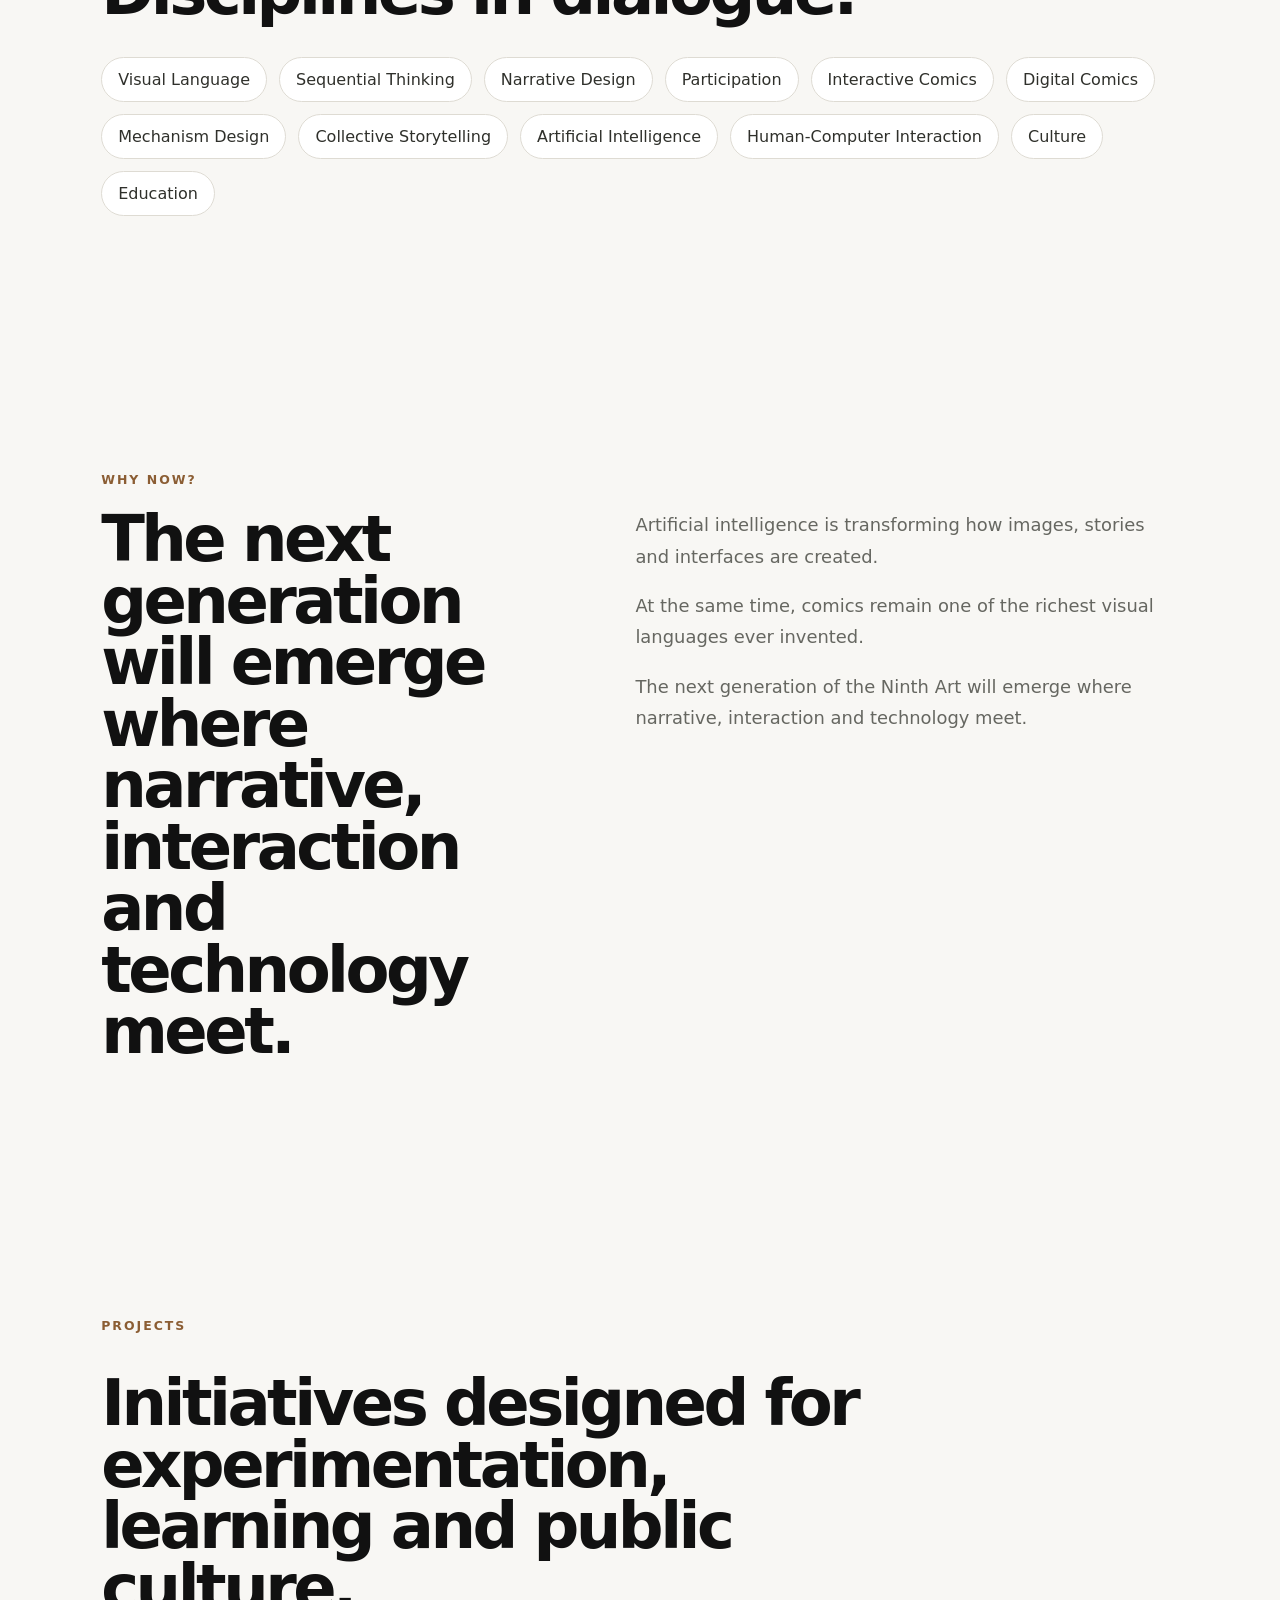
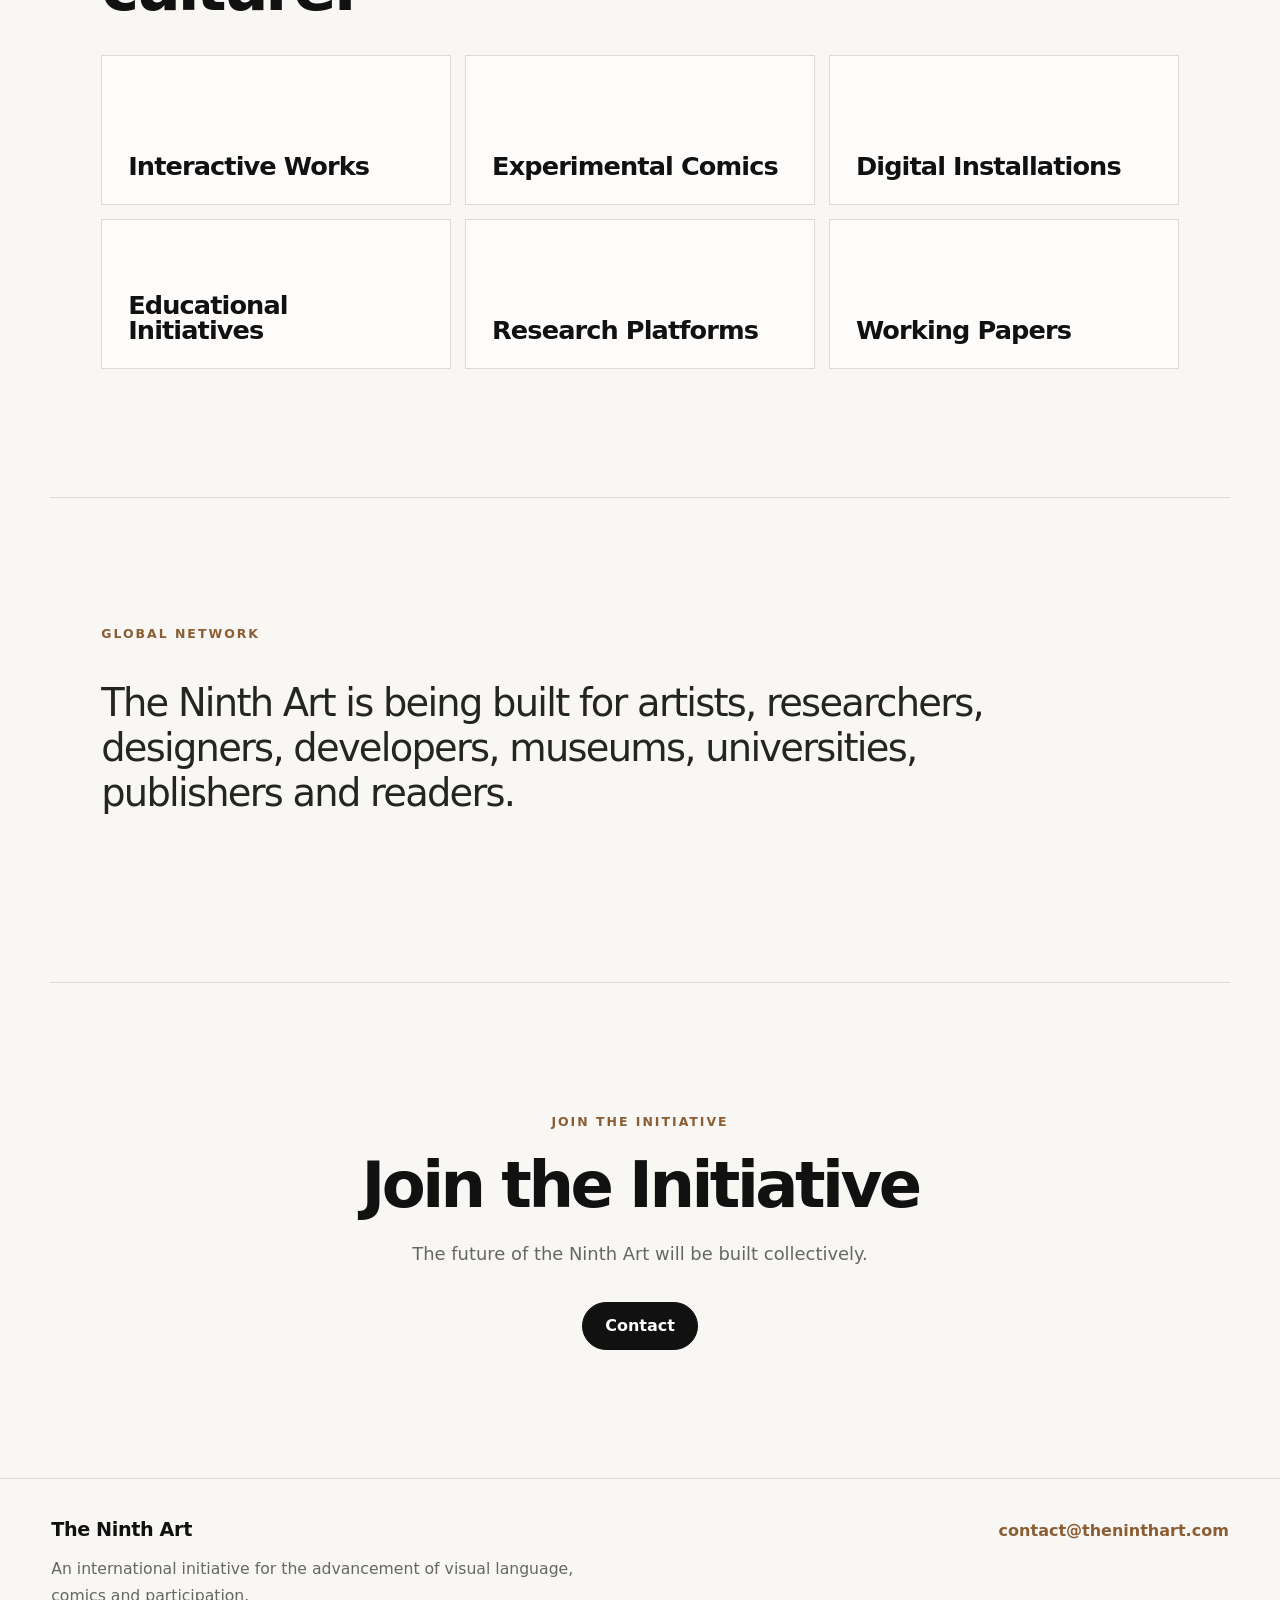
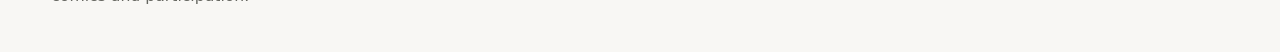
==== commit 1285d450: "Revert "Tornar seção `visual-system` full‑bleed (grade editorial e carrossel responsivo)"" ====
--- a/index.html
+++ b/index.html
@@ -71,78 +71,76 @@
         </div>
       </section>
 
-      <section class="visual-system visual-system--fullbleed reveal" aria-labelledby="visual-system-title">
-        <div class="visual-system-heading section-heading">
+      <section class="visual-system section-shell reveal" aria-labelledby="visual-system-title">
+        <div class="section-heading">
           <div class="section-kicker">Visual System</div>
           <h2 id="visual-system-title">A modular space for future images, works and visual research.</h2>
         </div>
 
-        <div class="visual-system-bleed">
-          <div class="apple-like-grid">
-            <figure class="image-slot visual-slot-large">
-              <!-- Future image:
-              <img src="images/visual-system-01.jpg" alt="" />
-              -->
-              <figcaption>Image Slot 01</figcaption>
-            </figure>
-
-            <figure class="image-slot visual-slot-wide image-slot-dark">
-              <!-- Future image:
-              <img src="images/visual-system-02.jpg" alt="" />
-              -->
-              <figcaption>Image Slot 02</figcaption>
-            </figure>
-
-            <div class="visual-two-column">
-              <figure class="image-slot visual-slot-half">
-                <!-- Future image:
-                <img src="images/visual-system-03.jpg" alt="" />
-                -->
-                <figcaption>Image Slot 03</figcaption>
-              </figure>
-              <figure class="image-slot visual-slot-half">
-                <!-- Future image:
-                <img src="images/visual-system-04.jpg" alt="" />
-                -->
-                <figcaption>Image Slot 04</figcaption>
-              </figure>
+        <div class="apple-like-grid">
+          <figure class="image-slot visual-slot-large">
+            <!-- Future image:
+            <img src="images/visual-system-01.jpg" alt="" />
+            -->
+            <figcaption>Image Slot 01</figcaption>
+          </figure>
+
+          <figure class="image-slot visual-slot-wide image-slot-dark">
+            <!-- Future image:
+            <img src="images/visual-system-02.jpg" alt="" />
+            -->
+            <figcaption>Image Slot 02</figcaption>
+          </figure>
+
+          <div class="visual-two-column">
+            <figure class="image-slot visual-slot-half">
+              <!-- Future image:
+              <img src="images/visual-system-03.jpg" alt="" />
+              -->
+              <figcaption>Image Slot 03</figcaption>
+            </figure>
+            <figure class="image-slot visual-slot-half">
+              <!-- Future image:
+              <img src="images/visual-system-04.jpg" alt="" />
+              -->
+              <figcaption>Image Slot 04</figcaption>
+            </figure>
+          </div>
+
+          <div class="visual-two-column">
+            <figure class="image-slot visual-slot-half image-slot-dark">
+              <!-- Future image:
+              <img src="images/visual-system-05.jpg" alt="" />
+              -->
+              <figcaption>Image Slot 05</figcaption>
+            </figure>
+            <figure class="image-slot visual-slot-half image-slot-soft">
+              <!-- Future image:
+              <img src="images/visual-system-06.jpg" alt="" />
+              -->
+              <figcaption>Image Slot 06</figcaption>
+            </figure>
+          </div>
+
+          <div class="visual-carousel-shell">
+            <div class="visual-carousel-header">
+              <div>
+                <div class="section-kicker">Carousel</div>
+                <h3>Sequential visual studies</h3>
+              </div>
+              <div class="visual-carousel-controls">
+                <button class="carousel-button" data-carousel-prev aria-label="Previous visual">←</button>
+                <button class="carousel-button" data-carousel-next aria-label="Next visual">→</button>
+              </div>
             </div>
 
-            <div class="visual-two-column">
-              <figure class="image-slot visual-slot-half image-slot-dark">
-                <!-- Future image:
-                <img src="images/visual-system-05.jpg" alt="" />
-                -->
-                <figcaption>Image Slot 05</figcaption>
-              </figure>
-              <figure class="image-slot visual-slot-half image-slot-soft">
-                <!-- Future image:
-                <img src="images/visual-system-06.jpg" alt="" />
-                -->
-                <figcaption>Image Slot 06</figcaption>
-              </figure>
-            </div>
-
-            <div class="visual-carousel-shell">
-              <div class="visual-carousel-header">
-                <div>
-                  <div class="section-kicker">Carousel</div>
-                  <h3>Sequential visual studies</h3>
-                </div>
-                <div class="visual-carousel-controls">
-                  <button class="carousel-button" data-carousel-prev aria-label="Previous visual">←</button>
-                  <button class="carousel-button" data-carousel-next aria-label="Next visual">→</button>
-                </div>
-              </div>
-
-              <div class="visual-carousel" data-visual-carousel>
-                <figure class="image-slot visual-carousel-item"><figcaption>Carousel Slot 01</figcaption></figure>
-                <figure class="image-slot visual-carousel-item image-slot-dark"><figcaption>Carousel Slot 02</figcaption></figure>
-                <figure class="image-slot visual-carousel-item"><figcaption>Carousel Slot 03</figcaption></figure>
-                <figure class="image-slot visual-carousel-item image-slot-soft"><figcaption>Carousel Slot 04</figcaption></figure>
-                <figure class="image-slot visual-carousel-item image-slot-dark"><figcaption>Carousel Slot 05</figcaption></figure>
-                <figure class="image-slot visual-carousel-item"><figcaption>Carousel Slot 06</figcaption></figure>
-              </div>
+            <div class="visual-carousel" data-visual-carousel>
+              <figure class="image-slot visual-carousel-item"><figcaption>Carousel Slot 01</figcaption></figure>
+              <figure class="image-slot visual-carousel-item image-slot-dark"><figcaption>Carousel Slot 02</figcaption></figure>
+              <figure class="image-slot visual-carousel-item"><figcaption>Carousel Slot 03</figcaption></figure>
+              <figure class="image-slot visual-carousel-item image-slot-soft"><figcaption>Carousel Slot 04</figcaption></figure>
+              <figure class="image-slot visual-carousel-item image-slot-dark"><figcaption>Carousel Slot 05</figcaption></figure>
+              <figure class="image-slot visual-carousel-item"><figcaption>Carousel Slot 06</figcaption></figure>
             </div>
           </div>
         </div>
--- a/styles.css
+++ b/styles.css
@@ -126,48 +126,21 @@
 }
 
 .visual-system {
-  margin-top: 0;
-  padding: var(--space) 0;
   border-bottom: 1px solid var(--line);
 }
 
-.visual-system--fullbleed {
-  position: relative;
-  left: 50%;
-  right: 50%;
-  width: 100vw;
-  margin-left: -50vw;
-  margin-right: -50vw;
-}
-
-.visual-system-heading {
-  max-width: var(--max-width);
-  margin: 0 auto 36px;
-  padding: 0 clamp(20px, 4vw, 56px);
-}
-
-.visual-system-bleed {
-  width: 100%;
-  max-width: none;
-  margin: 0;
-  padding: 0 10px;
-}
-
 .apple-like-grid {
-  width: 100%;
   display: grid;
-  grid-template-columns: 1fr;
-  gap: 12px;
+  gap: clamp(10px, 1.4vw, 16px);
 }
 
 .image-slot {
   position: relative;
-  width: 100%;
   min-height: 220px;
   margin: 0;
   overflow: hidden;
   border: 1px solid rgba(17, 17, 17, 0.08);
-  border-radius: 0;
+  border-radius: 18px;
   background:
     linear-gradient(135deg, rgba(17, 17, 17, 0.028), transparent 34%),
     #f0efeb;
@@ -178,6 +151,7 @@
   position: absolute;
   inset: 18px;
   border: 1px solid rgba(17, 17, 17, 0.045);
+  border-radius: 12px;
   pointer-events: none;
 }
 
@@ -205,10 +179,10 @@
 
 .image-slot figcaption {
   position: absolute;
-  left: 16px;
-  bottom: 14px;
+  left: 18px;
+  bottom: 16px;
   z-index: 2;
-  color: rgba(17, 17, 17, 0.52);
+  color: rgba(17, 17, 17, 0.45);
   font-size: 0.72rem;
   font-weight: 700;
   letter-spacing: 0.12em;
@@ -219,23 +193,18 @@
   color: rgba(255, 255, 255, 0.48);
 }
 
-.visual-slot-large,
+.visual-slot-large {
+  aspect-ratio: 21 / 9;
+}
+
 .visual-slot-wide {
-  width: 100%;
-}
-
-.visual-slot-large {
   aspect-ratio: 16 / 7;
-}
-
-.visual-slot-wide {
-  aspect-ratio: 16 / 8;
 }
 
 .visual-two-column {
   display: grid;
   grid-template-columns: repeat(2, minmax(0, 1fr));
-  gap: 12px;
+  gap: clamp(10px, 1.4vw, 16px);
 }
 
 .visual-slot-half {
@@ -244,10 +213,9 @@
 
 .visual-carousel-shell {
   display: grid;
-  width: 100%;
   gap: 18px;
-  margin-top: 0;
-  padding-top: 12px;
+  margin-top: clamp(8px, 1vw, 14px);
+  padding-top: clamp(16px, 2vw, 24px);
 }
 
 .visual-carousel-header {
@@ -255,7 +223,6 @@
   align-items: end;
   justify-content: space-between;
   gap: 24px;
-  padding: 0 2px;
 }
 
 .visual-carousel-header .section-kicker {
@@ -286,14 +253,12 @@
 }
 
 .visual-carousel {
-  width: 100%;
   display: flex;
-  gap: 12px;
+  gap: clamp(10px, 1.4vw, 16px);
   overflow-x: auto;
   padding-bottom: 6px;
-  scroll-padding-left: 0;
+  scroll-padding-left: 1px;
   scroll-snap-type: x mandatory;
-  scroll-behavior: smooth;
   scrollbar-width: thin;
   scrollbar-color: rgba(17, 17, 17, 0.22) transparent;
 }
@@ -308,55 +273,36 @@
 }
 
 .visual-carousel-item {
-  flex: 0 0 32%;
+  flex: 0 0 calc((100% - 32px) / 3);
   min-height: 300px;
   aspect-ratio: 4 / 3;
   scroll-snap-align: start;
 }
 
-@media (max-width: 1024px) {
-  .visual-system-bleed {
-    padding: 0 8px;
-  }
-
+@media (max-width: 900px) {
+  .visual-carousel-item {
+    flex-basis: calc((100% - 16px) / 2);
+  }
+}
+
+@media (max-width: 560px) {
+  .apple-like-grid,
   .visual-two-column,
   .visual-carousel {
     gap: 10px;
   }
 
-  .visual-carousel-item {
-    flex-basis: 48%;
-  }
-}
-
-@media (max-width: 768px) {
-  .visual-system {
-    padding: var(--space) 0;
-  }
-
-  .visual-system-heading {
-    margin-bottom: 20px;
-    padding: 0 16px;
-  }
-
-  .visual-system-bleed {
-    padding: 0 6px;
-  }
-
-  .apple-like-grid,
-  .visual-two-column,
-  .visual-carousel {
-    gap: 8px;
-  }
-
   .visual-two-column {
     grid-template-columns: 1fr;
   }
 
+  .image-slot {
+    border-radius: 14px;
+  }
+
   .visual-slot-large,
-  .visual-slot-wide,
-  .visual-slot-half {
-    aspect-ratio: 4 / 3;
+  .visual-slot-wide {
+    aspect-ratio: 16 / 10;
   }
 
   .visual-carousel-header {
@@ -368,9 +314,4 @@
     flex-basis: 88%;
     min-height: 250px;
   }
-
-  .image-slot figcaption {
-    left: 12px;
-    bottom: 12px;
-  }
-}
+}
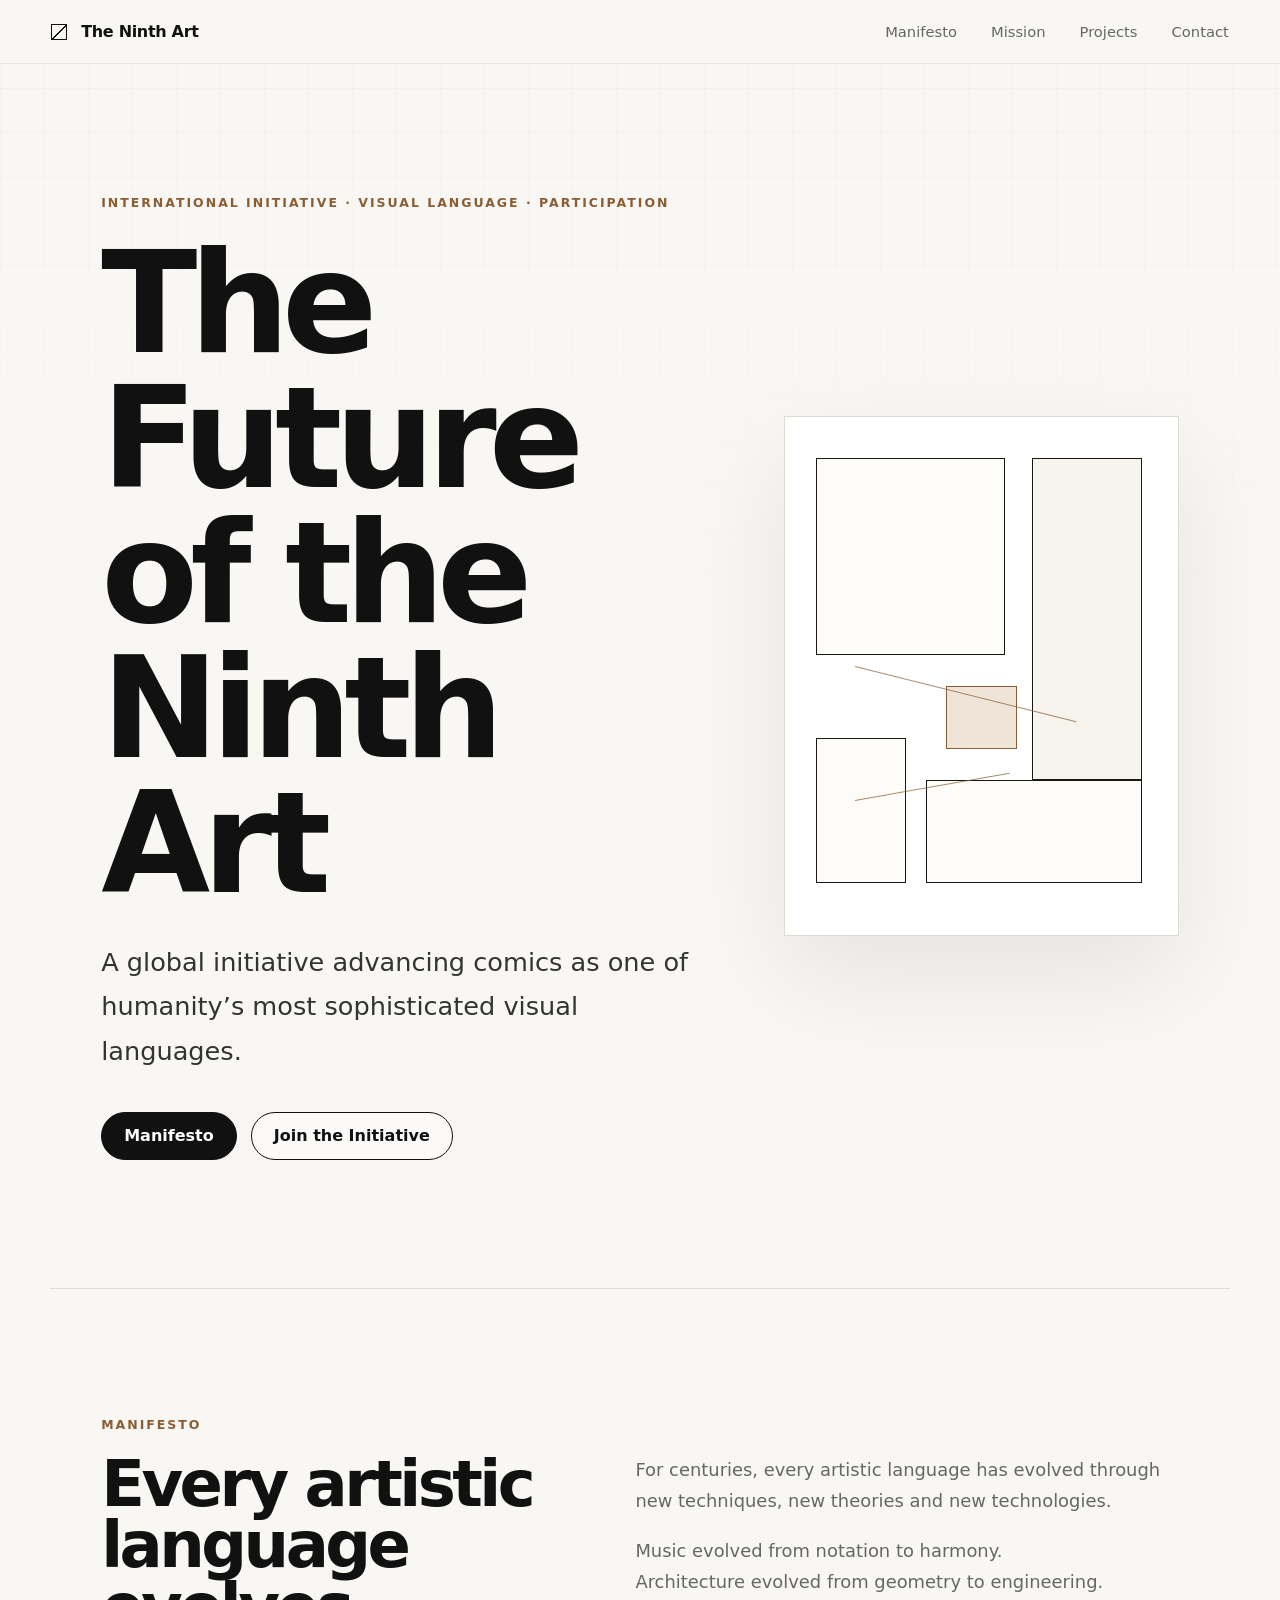
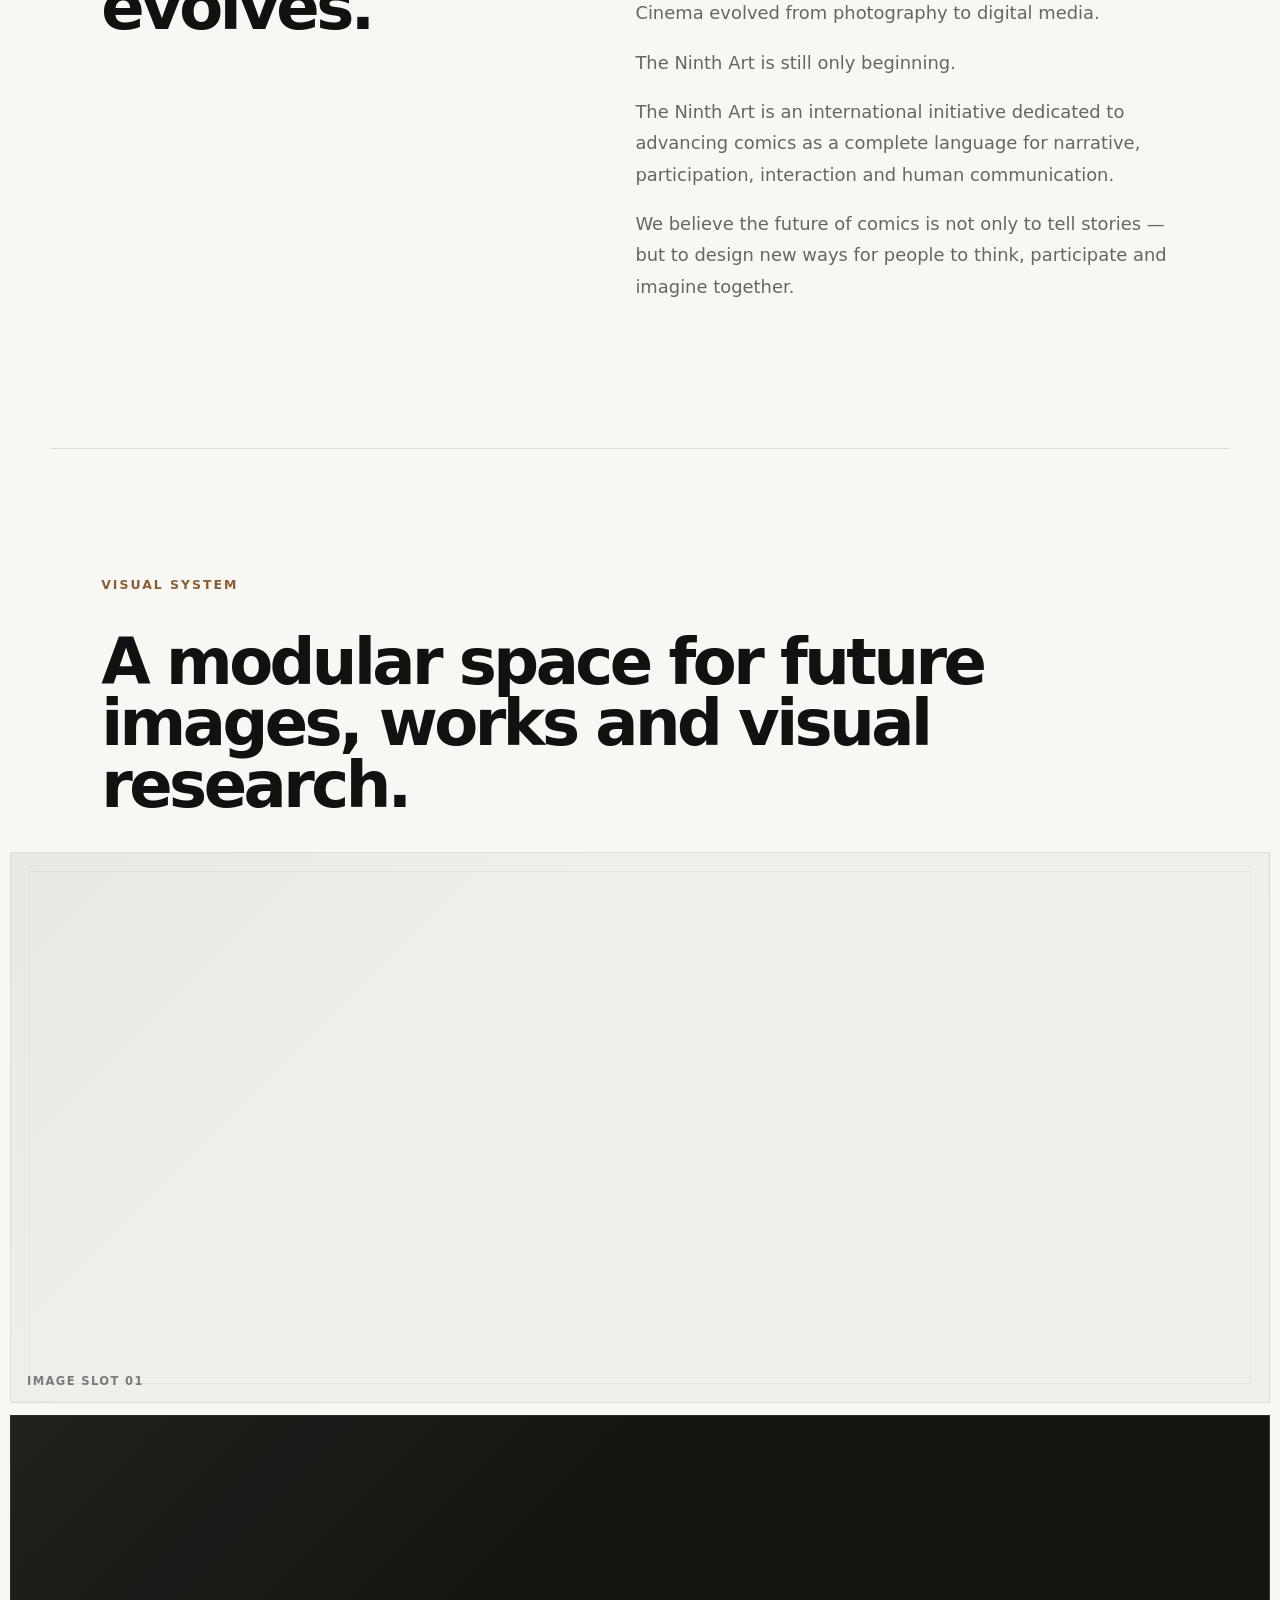
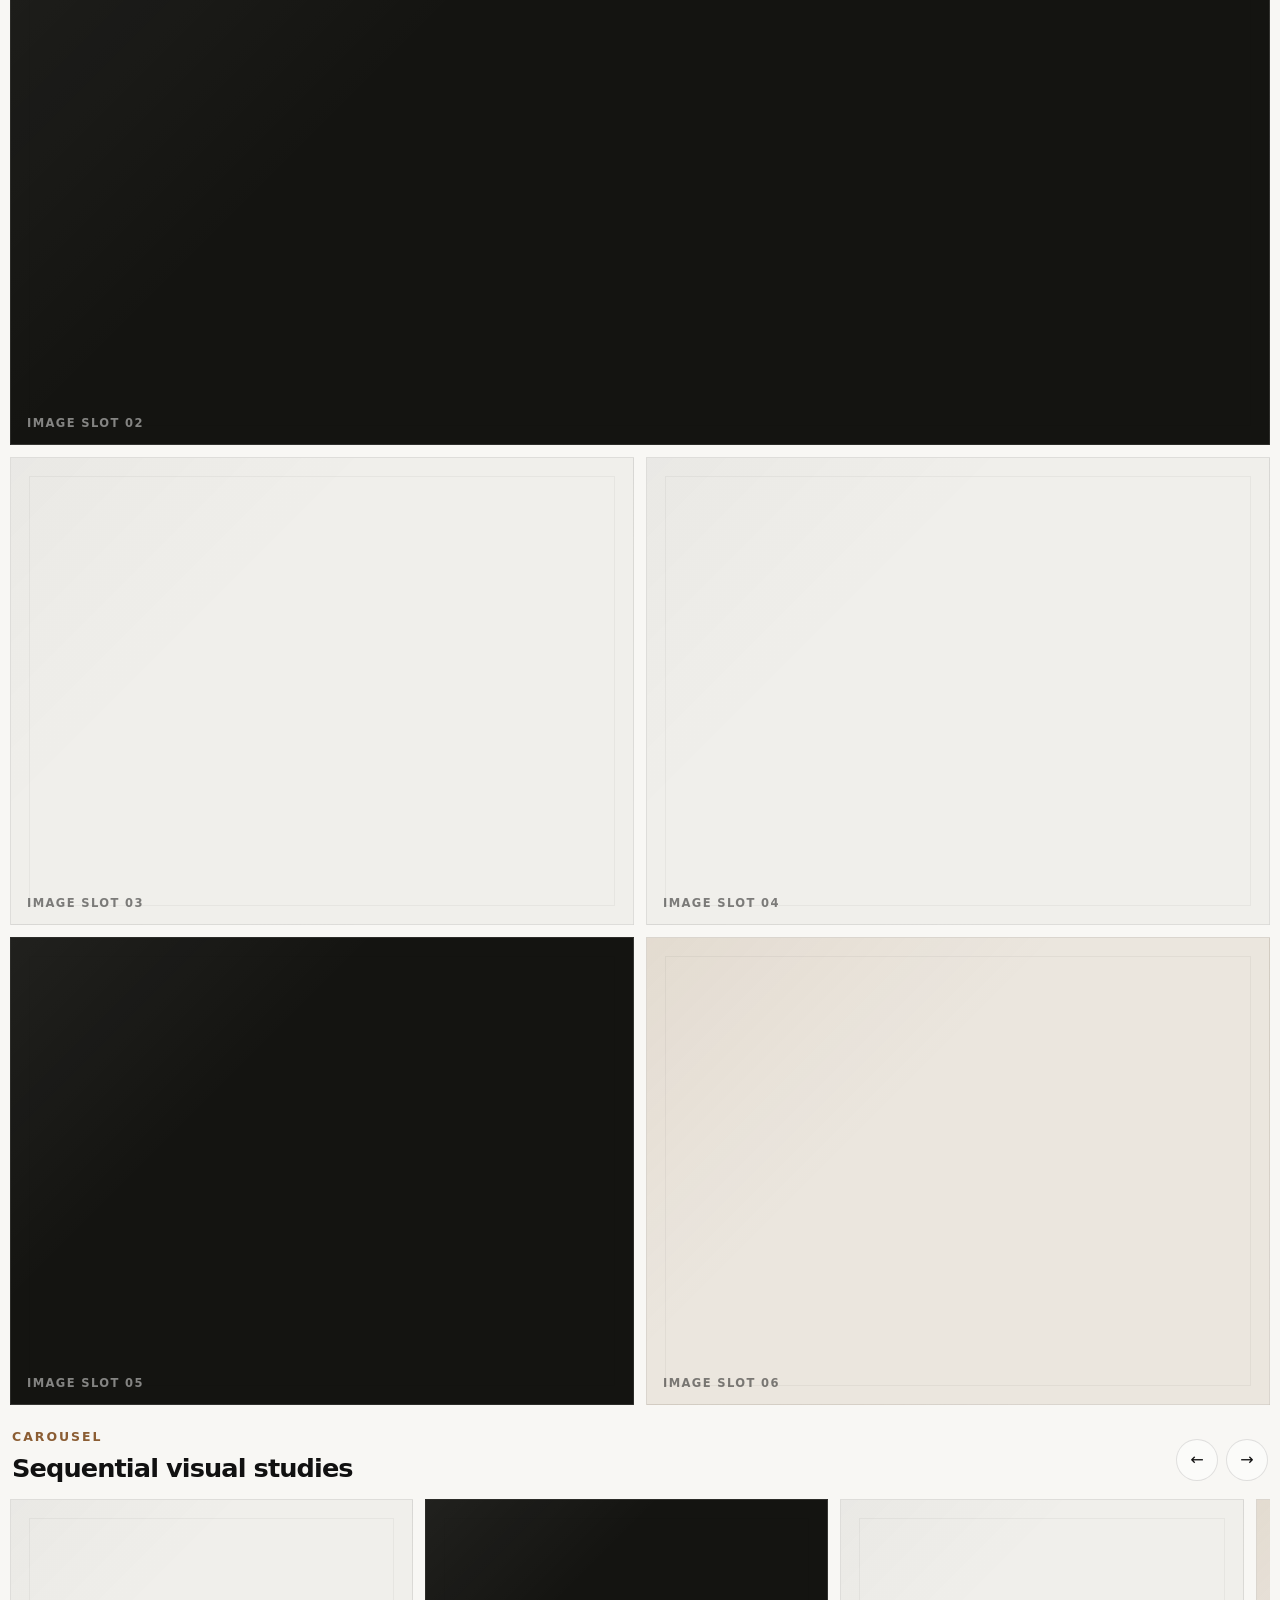
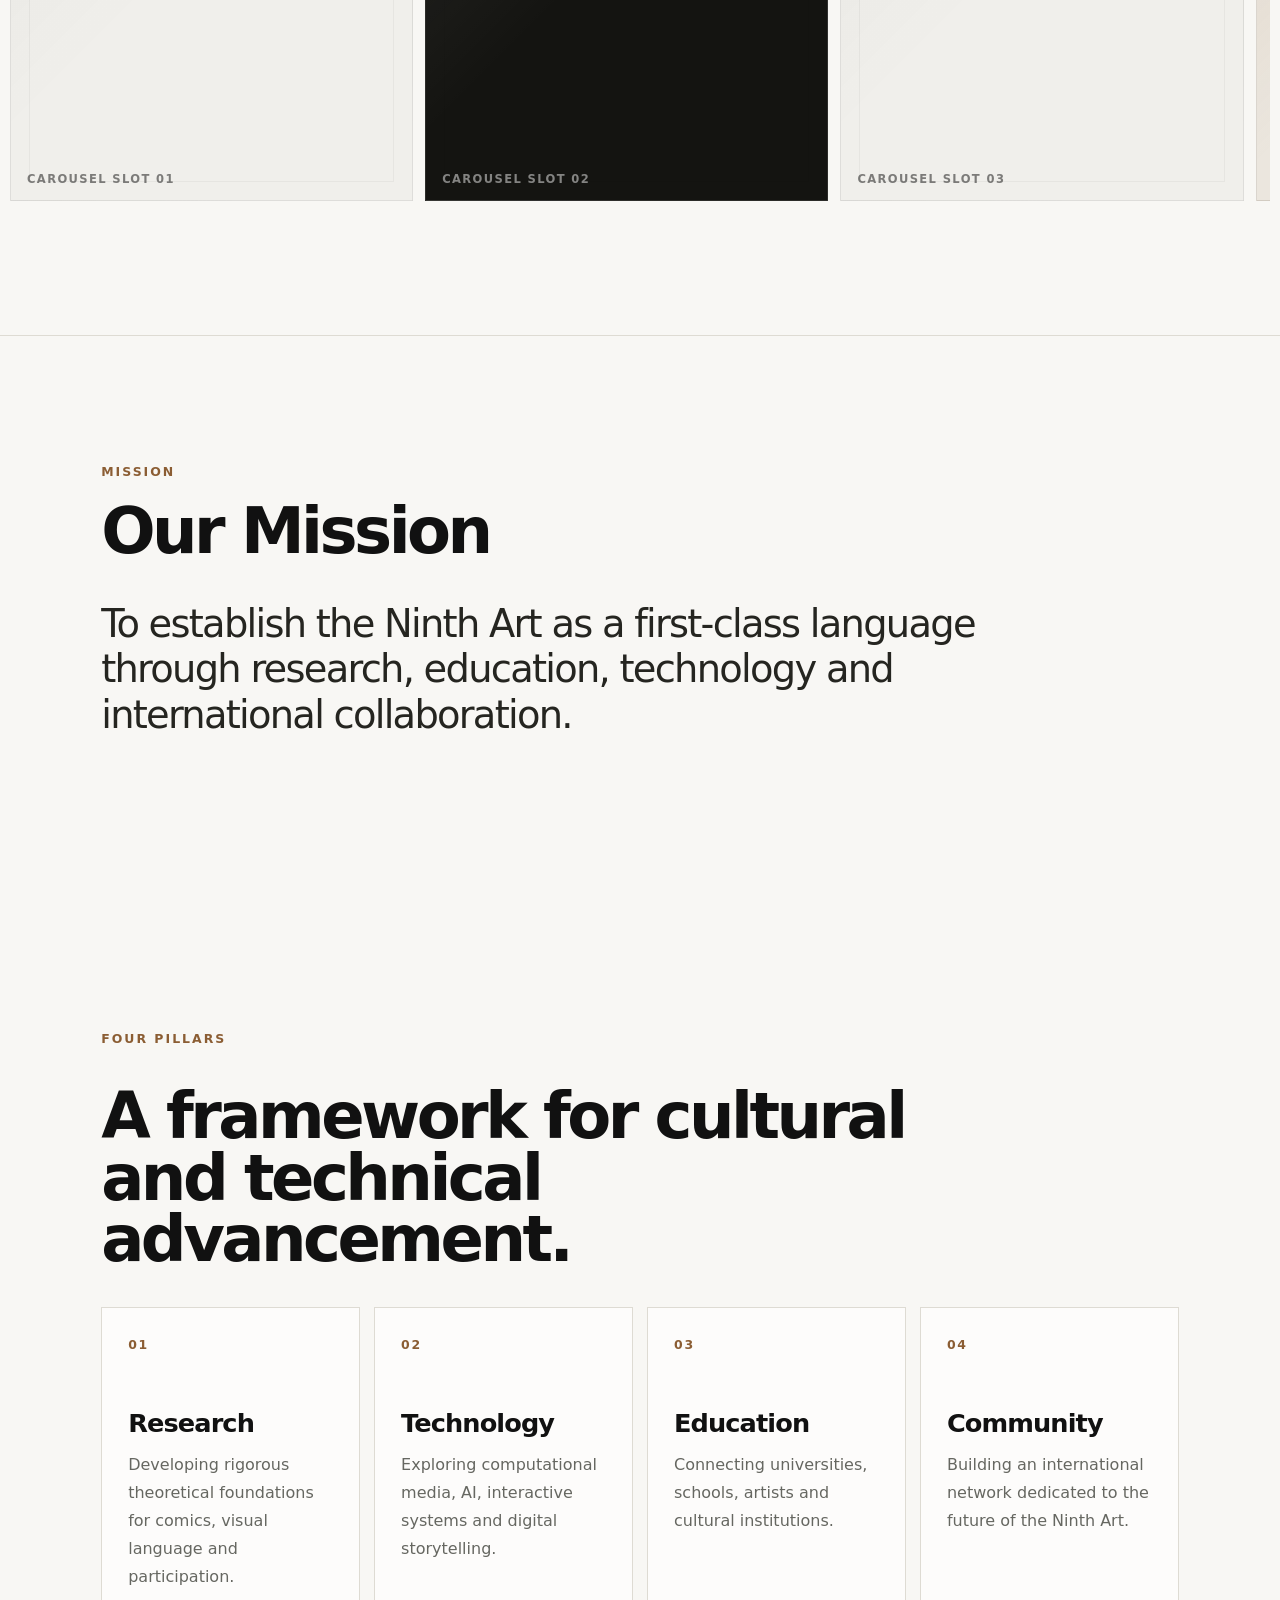
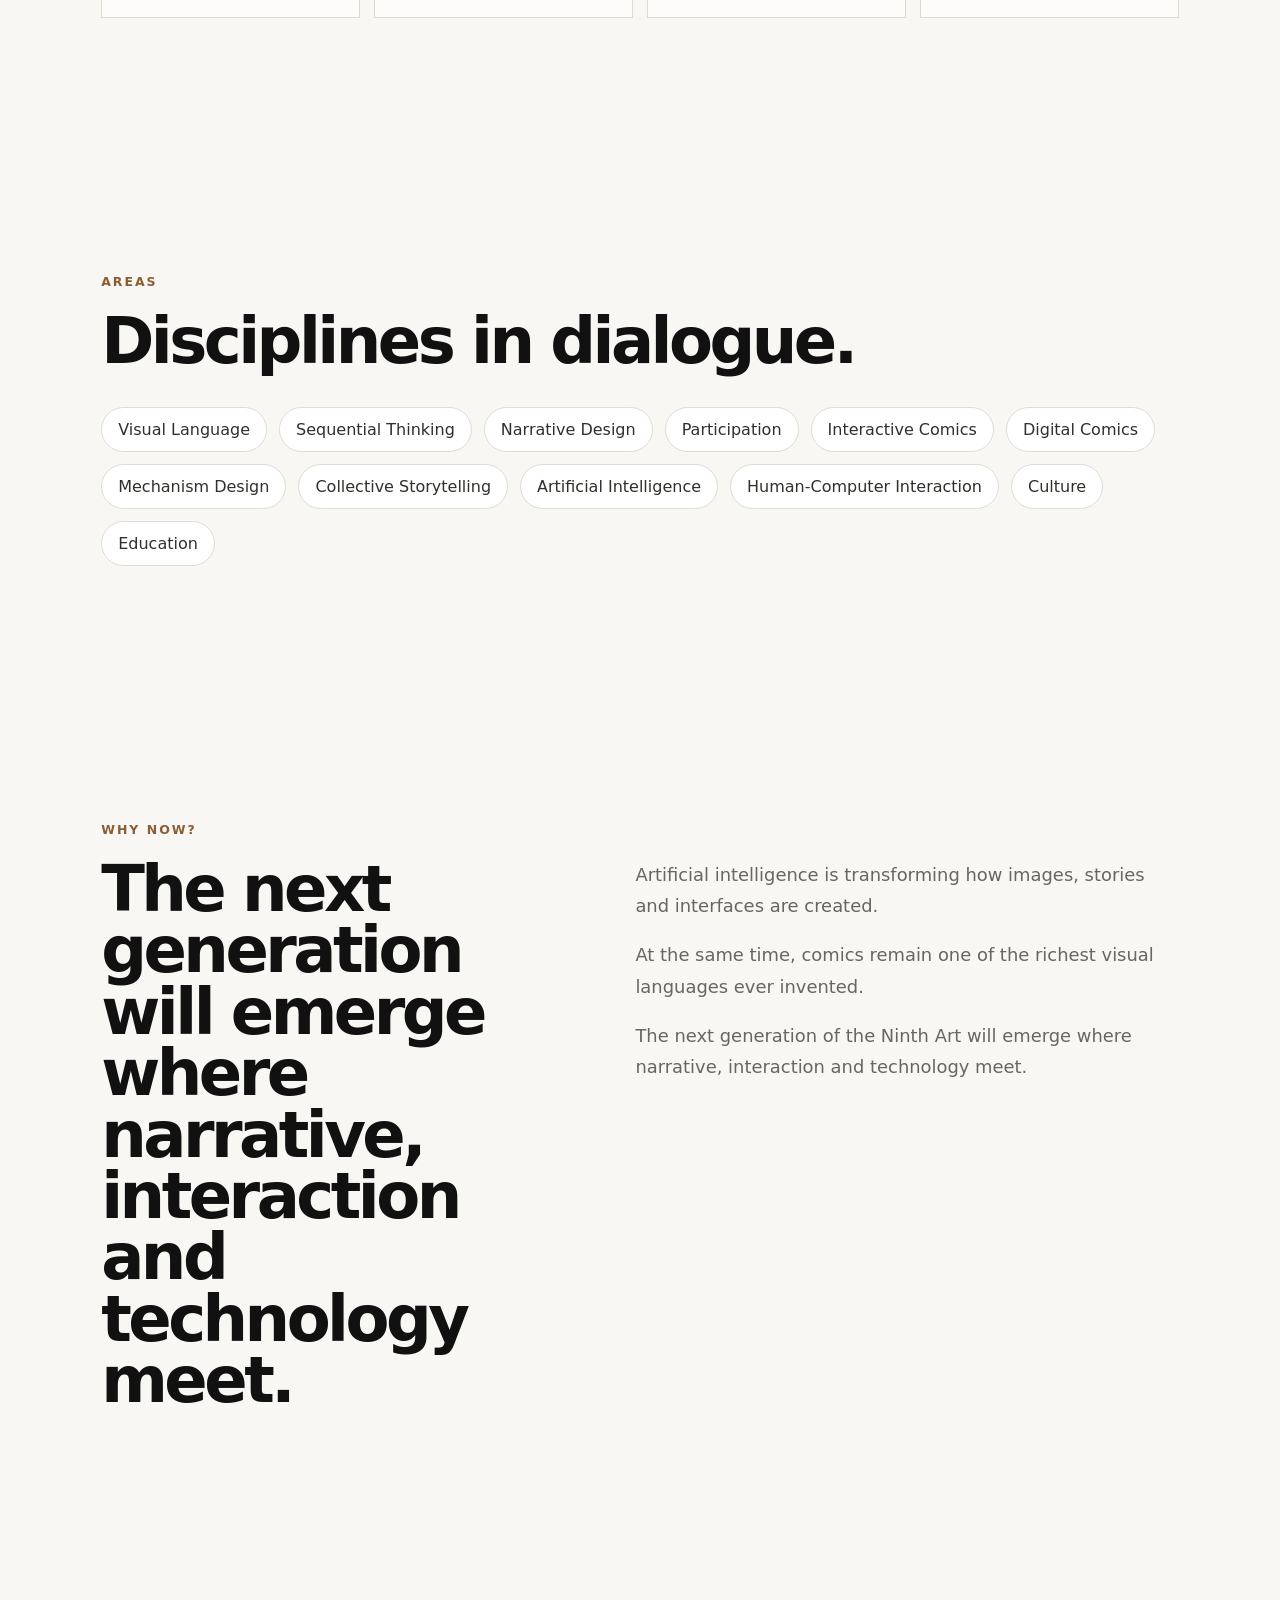
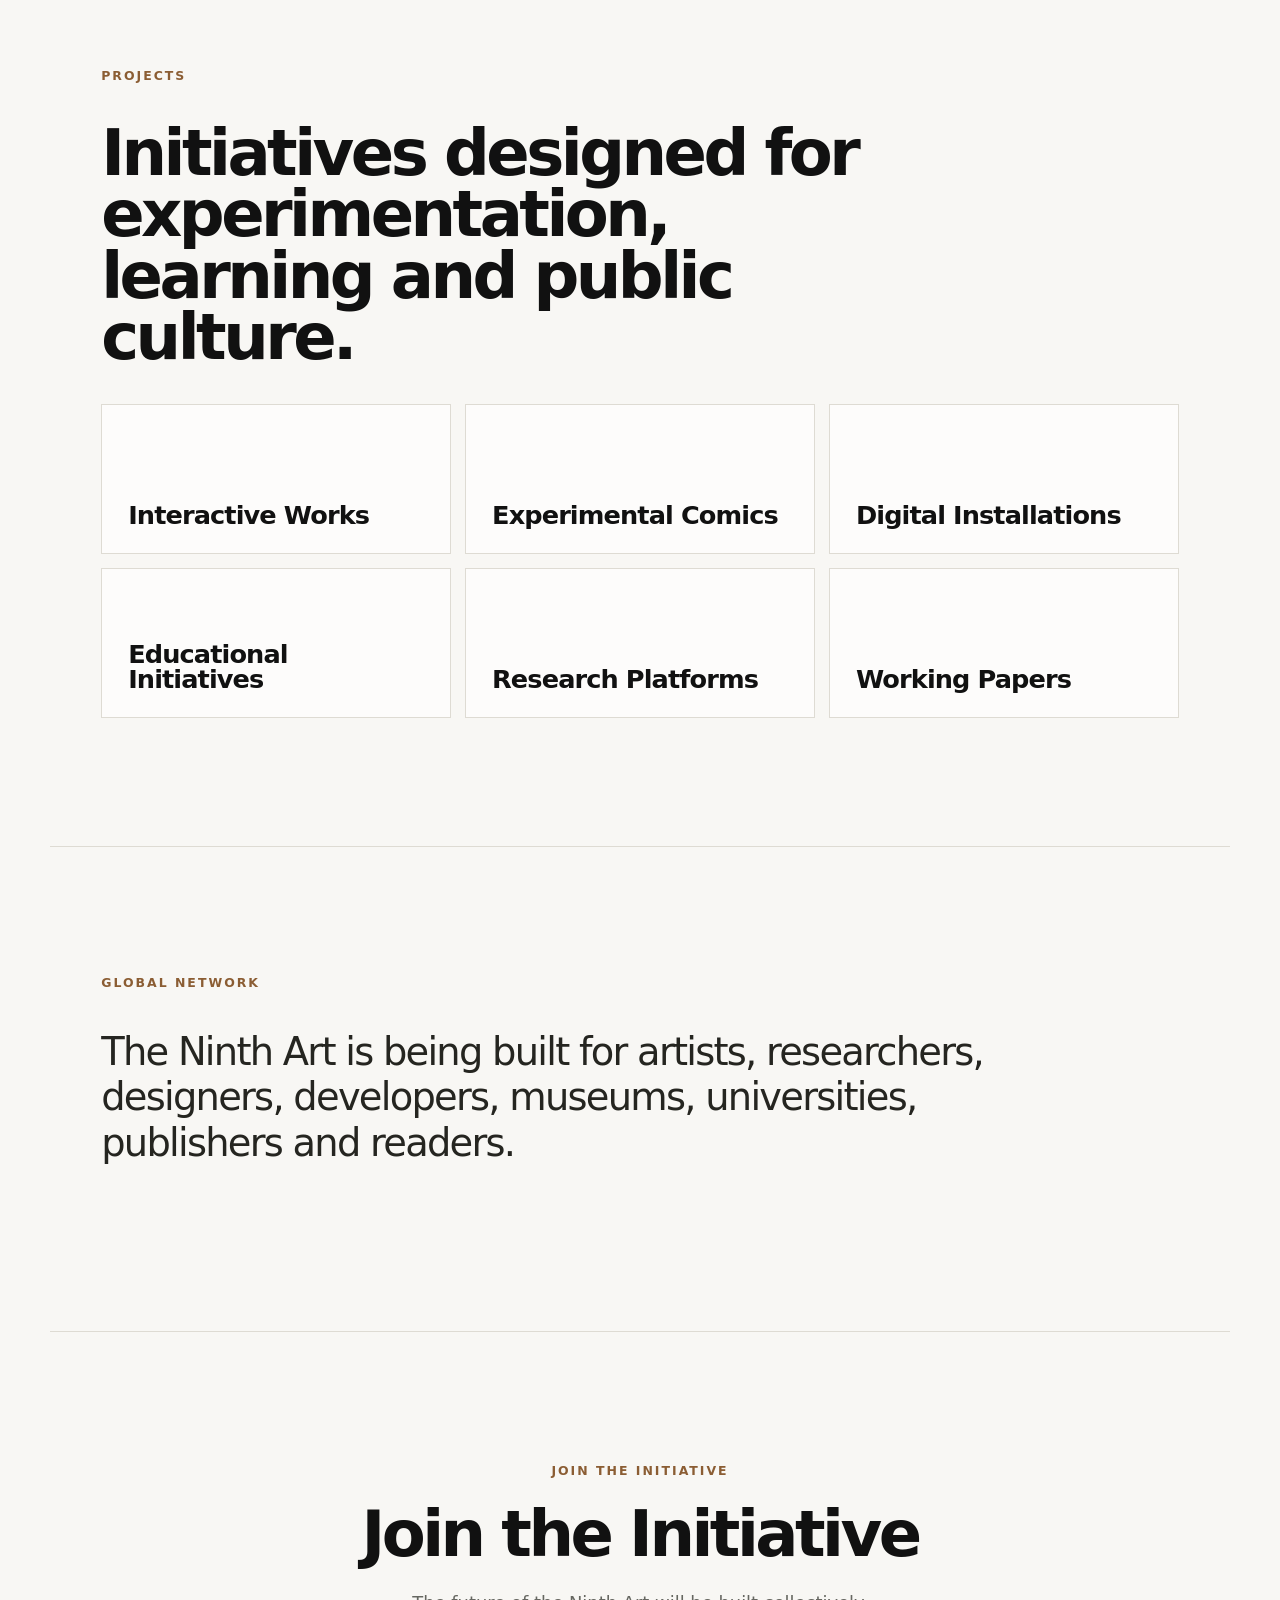
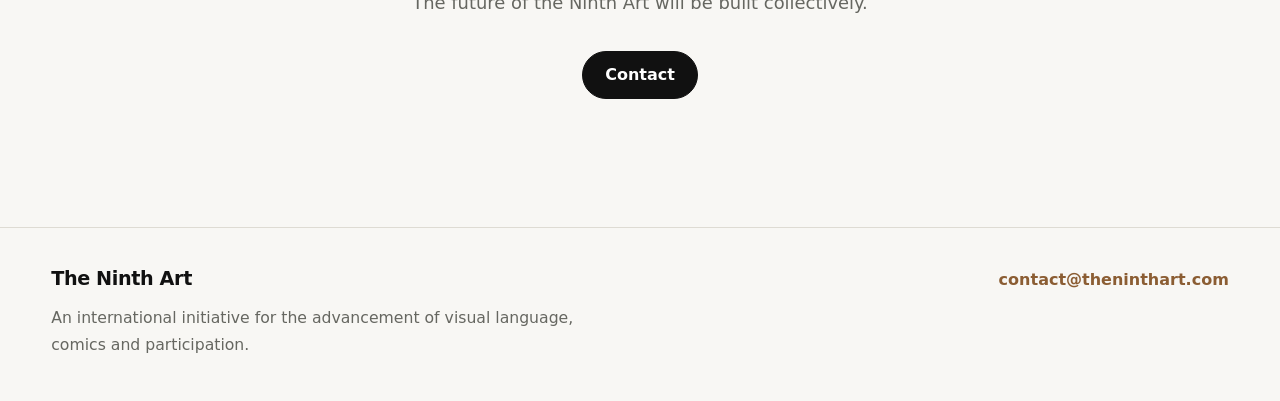
==== commit e26ff5bf: "Revert "Revert "Tornar seção `visual-system` full‑bleed (grade editorial e carrossel responsivo)""" ====
--- a/index.html
+++ b/index.html
@@ -71,76 +71,78 @@
         </div>
       </section>
 
-      <section class="visual-system section-shell reveal" aria-labelledby="visual-system-title">
-        <div class="section-heading">
+      <section class="visual-system visual-system--fullbleed reveal" aria-labelledby="visual-system-title">
+        <div class="visual-system-heading section-heading">
           <div class="section-kicker">Visual System</div>
           <h2 id="visual-system-title">A modular space for future images, works and visual research.</h2>
         </div>
 
-        <div class="apple-like-grid">
-          <figure class="image-slot visual-slot-large">
-            <!-- Future image:
-            <img src="images/visual-system-01.jpg" alt="" />
-            -->
-            <figcaption>Image Slot 01</figcaption>
-          </figure>
-
-          <figure class="image-slot visual-slot-wide image-slot-dark">
-            <!-- Future image:
-            <img src="images/visual-system-02.jpg" alt="" />
-            -->
-            <figcaption>Image Slot 02</figcaption>
-          </figure>
-
-          <div class="visual-two-column">
-            <figure class="image-slot visual-slot-half">
+        <div class="visual-system-bleed">
+          <div class="apple-like-grid">
+            <figure class="image-slot visual-slot-large">
               <!-- Future image:
-              <img src="images/visual-system-03.jpg" alt="" />
+              <img src="images/visual-system-01.jpg" alt="" />
               -->
-              <figcaption>Image Slot 03</figcaption>
+              <figcaption>Image Slot 01</figcaption>
             </figure>
-            <figure class="image-slot visual-slot-half">
+
+            <figure class="image-slot visual-slot-wide image-slot-dark">
               <!-- Future image:
-              <img src="images/visual-system-04.jpg" alt="" />
+              <img src="images/visual-system-02.jpg" alt="" />
               -->
-              <figcaption>Image Slot 04</figcaption>
+              <figcaption>Image Slot 02</figcaption>
             </figure>
-          </div>
-
-          <div class="visual-two-column">
-            <figure class="image-slot visual-slot-half image-slot-dark">
-              <!-- Future image:
-              <img src="images/visual-system-05.jpg" alt="" />
-              -->
-              <figcaption>Image Slot 05</figcaption>
-            </figure>
-            <figure class="image-slot visual-slot-half image-slot-soft">
-              <!-- Future image:
-              <img src="images/visual-system-06.jpg" alt="" />
-              -->
-              <figcaption>Image Slot 06</figcaption>
-            </figure>
-          </div>
-
-          <div class="visual-carousel-shell">
-            <div class="visual-carousel-header">
-              <div>
-                <div class="section-kicker">Carousel</div>
-                <h3>Sequential visual studies</h3>
+
+            <div class="visual-two-column">
+              <figure class="image-slot visual-slot-half">
+                <!-- Future image:
+                <img src="images/visual-system-03.jpg" alt="" />
+                -->
+                <figcaption>Image Slot 03</figcaption>
+              </figure>
+              <figure class="image-slot visual-slot-half">
+                <!-- Future image:
+                <img src="images/visual-system-04.jpg" alt="" />
+                -->
+                <figcaption>Image Slot 04</figcaption>
+              </figure>
+            </div>
+
+            <div class="visual-two-column">
+              <figure class="image-slot visual-slot-half image-slot-dark">
+                <!-- Future image:
+                <img src="images/visual-system-05.jpg" alt="" />
+                -->
+                <figcaption>Image Slot 05</figcaption>
+              </figure>
+              <figure class="image-slot visual-slot-half image-slot-soft">
+                <!-- Future image:
+                <img src="images/visual-system-06.jpg" alt="" />
+                -->
+                <figcaption>Image Slot 06</figcaption>
+              </figure>
+            </div>
+
+            <div class="visual-carousel-shell">
+              <div class="visual-carousel-header">
+                <div>
+                  <div class="section-kicker">Carousel</div>
+                  <h3>Sequential visual studies</h3>
+                </div>
+                <div class="visual-carousel-controls">
+                  <button class="carousel-button" data-carousel-prev aria-label="Previous visual">←</button>
+                  <button class="carousel-button" data-carousel-next aria-label="Next visual">→</button>
+                </div>
               </div>
-              <div class="visual-carousel-controls">
-                <button class="carousel-button" data-carousel-prev aria-label="Previous visual">←</button>
-                <button class="carousel-button" data-carousel-next aria-label="Next visual">→</button>
+
+              <div class="visual-carousel" data-visual-carousel>
+                <figure class="image-slot visual-carousel-item"><figcaption>Carousel Slot 01</figcaption></figure>
+                <figure class="image-slot visual-carousel-item image-slot-dark"><figcaption>Carousel Slot 02</figcaption></figure>
+                <figure class="image-slot visual-carousel-item"><figcaption>Carousel Slot 03</figcaption></figure>
+                <figure class="image-slot visual-carousel-item image-slot-soft"><figcaption>Carousel Slot 04</figcaption></figure>
+                <figure class="image-slot visual-carousel-item image-slot-dark"><figcaption>Carousel Slot 05</figcaption></figure>
+                <figure class="image-slot visual-carousel-item"><figcaption>Carousel Slot 06</figcaption></figure>
               </div>
-            </div>
-
-            <div class="visual-carousel" data-visual-carousel>
-              <figure class="image-slot visual-carousel-item"><figcaption>Carousel Slot 01</figcaption></figure>
-              <figure class="image-slot visual-carousel-item image-slot-dark"><figcaption>Carousel Slot 02</figcaption></figure>
-              <figure class="image-slot visual-carousel-item"><figcaption>Carousel Slot 03</figcaption></figure>
-              <figure class="image-slot visual-carousel-item image-slot-soft"><figcaption>Carousel Slot 04</figcaption></figure>
-              <figure class="image-slot visual-carousel-item image-slot-dark"><figcaption>Carousel Slot 05</figcaption></figure>
-              <figure class="image-slot visual-carousel-item"><figcaption>Carousel Slot 06</figcaption></figure>
             </div>
           </div>
         </div>
--- a/styles.css
+++ b/styles.css
@@ -126,21 +126,48 @@
 }
 
 .visual-system {
+  margin-top: 0;
+  padding: var(--space) 0;
   border-bottom: 1px solid var(--line);
 }
 
+.visual-system--fullbleed {
+  position: relative;
+  left: 50%;
+  right: 50%;
+  width: 100vw;
+  margin-left: -50vw;
+  margin-right: -50vw;
+}
+
+.visual-system-heading {
+  max-width: var(--max-width);
+  margin: 0 auto 36px;
+  padding: 0 clamp(20px, 4vw, 56px);
+}
+
+.visual-system-bleed {
+  width: 100%;
+  max-width: none;
+  margin: 0;
+  padding: 0 10px;
+}
+
 .apple-like-grid {
+  width: 100%;
   display: grid;
-  gap: clamp(10px, 1.4vw, 16px);
+  grid-template-columns: 1fr;
+  gap: 12px;
 }
 
 .image-slot {
   position: relative;
+  width: 100%;
   min-height: 220px;
   margin: 0;
   overflow: hidden;
   border: 1px solid rgba(17, 17, 17, 0.08);
-  border-radius: 18px;
+  border-radius: 0;
   background:
     linear-gradient(135deg, rgba(17, 17, 17, 0.028), transparent 34%),
     #f0efeb;
@@ -151,7 +178,6 @@
   position: absolute;
   inset: 18px;
   border: 1px solid rgba(17, 17, 17, 0.045);
-  border-radius: 12px;
   pointer-events: none;
 }
 
@@ -179,10 +205,10 @@
 
 .image-slot figcaption {
   position: absolute;
-  left: 18px;
-  bottom: 16px;
+  left: 16px;
+  bottom: 14px;
   z-index: 2;
-  color: rgba(17, 17, 17, 0.45);
+  color: rgba(17, 17, 17, 0.52);
   font-size: 0.72rem;
   font-weight: 700;
   letter-spacing: 0.12em;
@@ -193,18 +219,23 @@
   color: rgba(255, 255, 255, 0.48);
 }
 
+.visual-slot-large,
+.visual-slot-wide {
+  width: 100%;
+}
+
 .visual-slot-large {
-  aspect-ratio: 21 / 9;
+  aspect-ratio: 16 / 7;
 }
 
 .visual-slot-wide {
-  aspect-ratio: 16 / 7;
+  aspect-ratio: 16 / 8;
 }
 
 .visual-two-column {
   display: grid;
   grid-template-columns: repeat(2, minmax(0, 1fr));
-  gap: clamp(10px, 1.4vw, 16px);
+  gap: 12px;
 }
 
 .visual-slot-half {
@@ -213,9 +244,10 @@
 
 .visual-carousel-shell {
   display: grid;
+  width: 100%;
   gap: 18px;
-  margin-top: clamp(8px, 1vw, 14px);
-  padding-top: clamp(16px, 2vw, 24px);
+  margin-top: 0;
+  padding-top: 12px;
 }
 
 .visual-carousel-header {
@@ -223,6 +255,7 @@
   align-items: end;
   justify-content: space-between;
   gap: 24px;
+  padding: 0 2px;
 }
 
 .visual-carousel-header .section-kicker {
@@ -253,12 +286,14 @@
 }
 
 .visual-carousel {
+  width: 100%;
   display: flex;
-  gap: clamp(10px, 1.4vw, 16px);
+  gap: 12px;
   overflow-x: auto;
   padding-bottom: 6px;
-  scroll-padding-left: 1px;
+  scroll-padding-left: 0;
   scroll-snap-type: x mandatory;
+  scroll-behavior: smooth;
   scrollbar-width: thin;
   scrollbar-color: rgba(17, 17, 17, 0.22) transparent;
 }
@@ -273,36 +308,55 @@
 }
 
 .visual-carousel-item {
-  flex: 0 0 calc((100% - 32px) / 3);
+  flex: 0 0 32%;
   min-height: 300px;
   aspect-ratio: 4 / 3;
   scroll-snap-align: start;
 }
 
-@media (max-width: 900px) {
+@media (max-width: 1024px) {
+  .visual-system-bleed {
+    padding: 0 8px;
+  }
+
+  .visual-two-column,
+  .visual-carousel {
+    gap: 10px;
+  }
+
   .visual-carousel-item {
-    flex-basis: calc((100% - 16px) / 2);
-  }
-}
-
-@media (max-width: 560px) {
+    flex-basis: 48%;
+  }
+}
+
+@media (max-width: 768px) {
+  .visual-system {
+    padding: var(--space) 0;
+  }
+
+  .visual-system-heading {
+    margin-bottom: 20px;
+    padding: 0 16px;
+  }
+
+  .visual-system-bleed {
+    padding: 0 6px;
+  }
+
   .apple-like-grid,
   .visual-two-column,
   .visual-carousel {
-    gap: 10px;
+    gap: 8px;
   }
 
   .visual-two-column {
     grid-template-columns: 1fr;
   }
 
-  .image-slot {
-    border-radius: 14px;
-  }
-
   .visual-slot-large,
-  .visual-slot-wide {
-    aspect-ratio: 16 / 10;
+  .visual-slot-wide,
+  .visual-slot-half {
+    aspect-ratio: 4 / 3;
   }
 
   .visual-carousel-header {
@@ -314,4 +368,9 @@
     flex-basis: 88%;
     min-height: 250px;
   }
-}
+
+  .image-slot figcaption {
+    left: 12px;
+    bottom: 12px;
+  }
+}
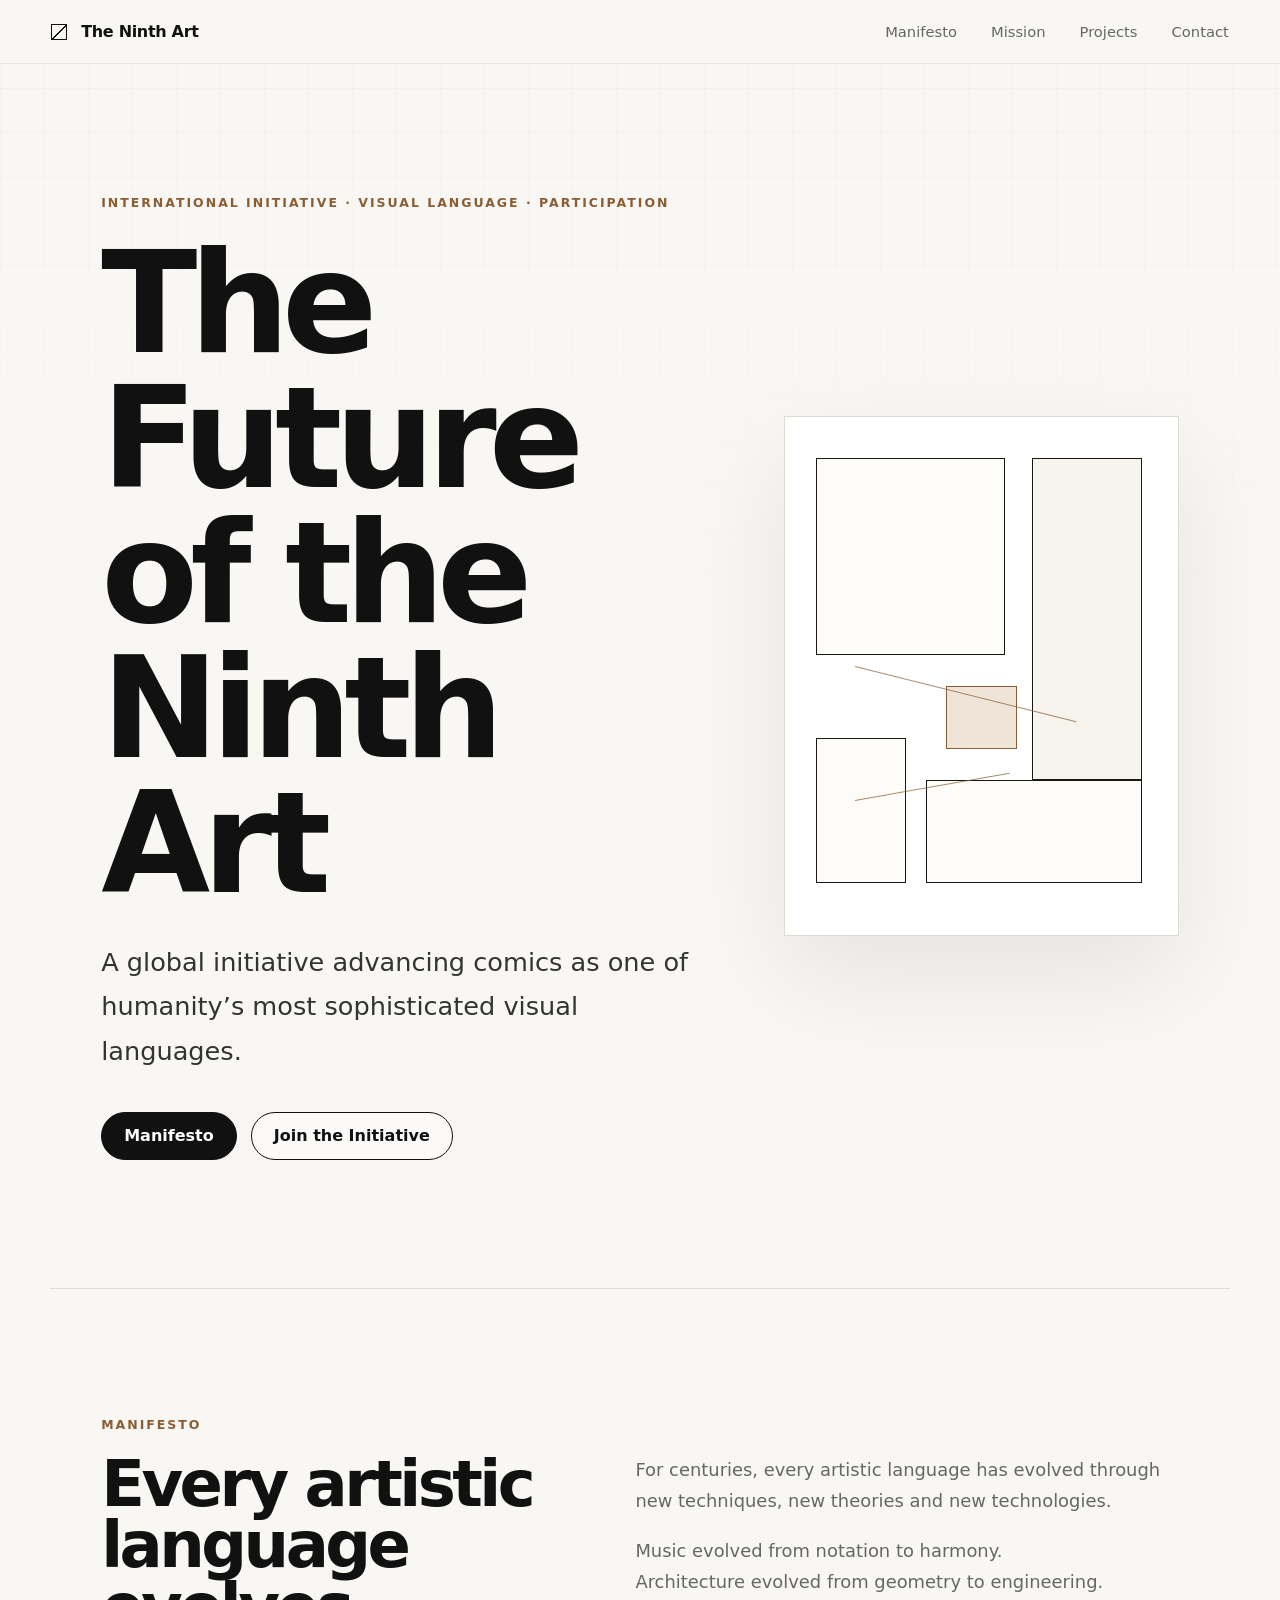
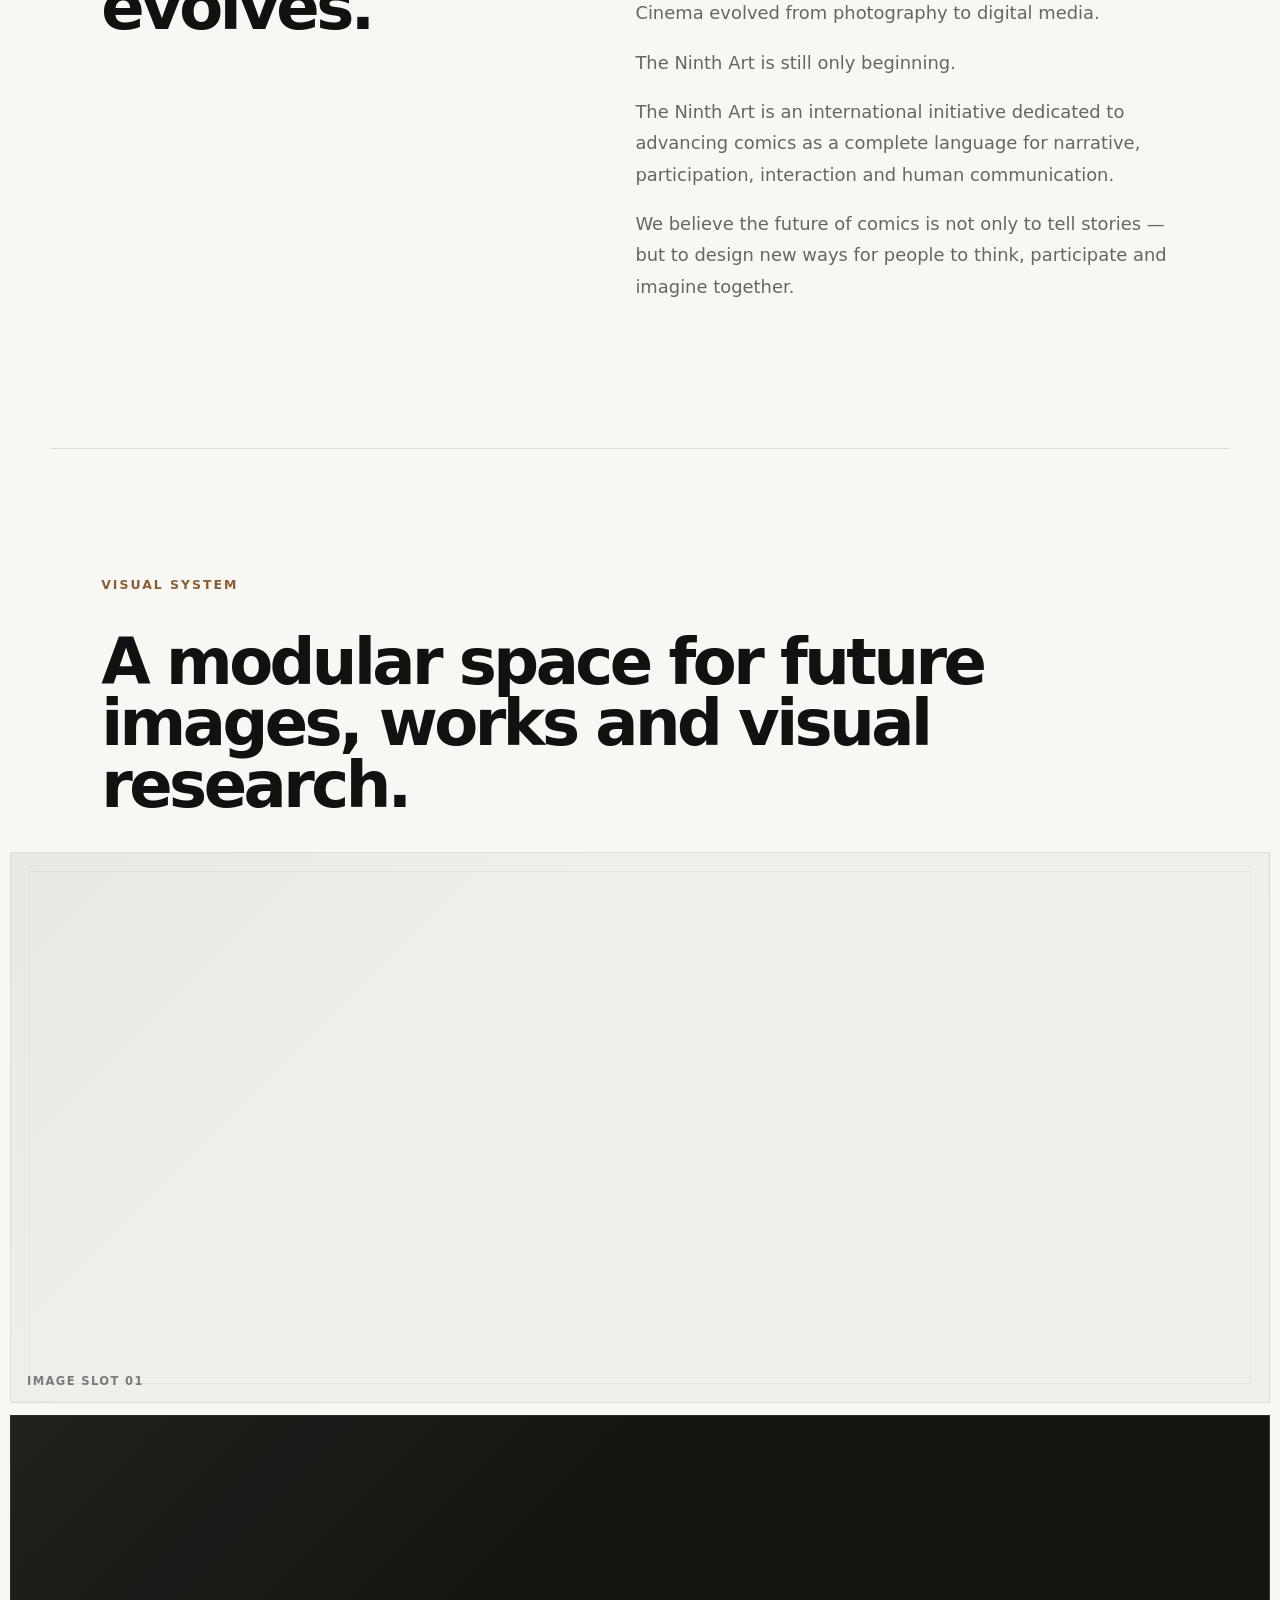
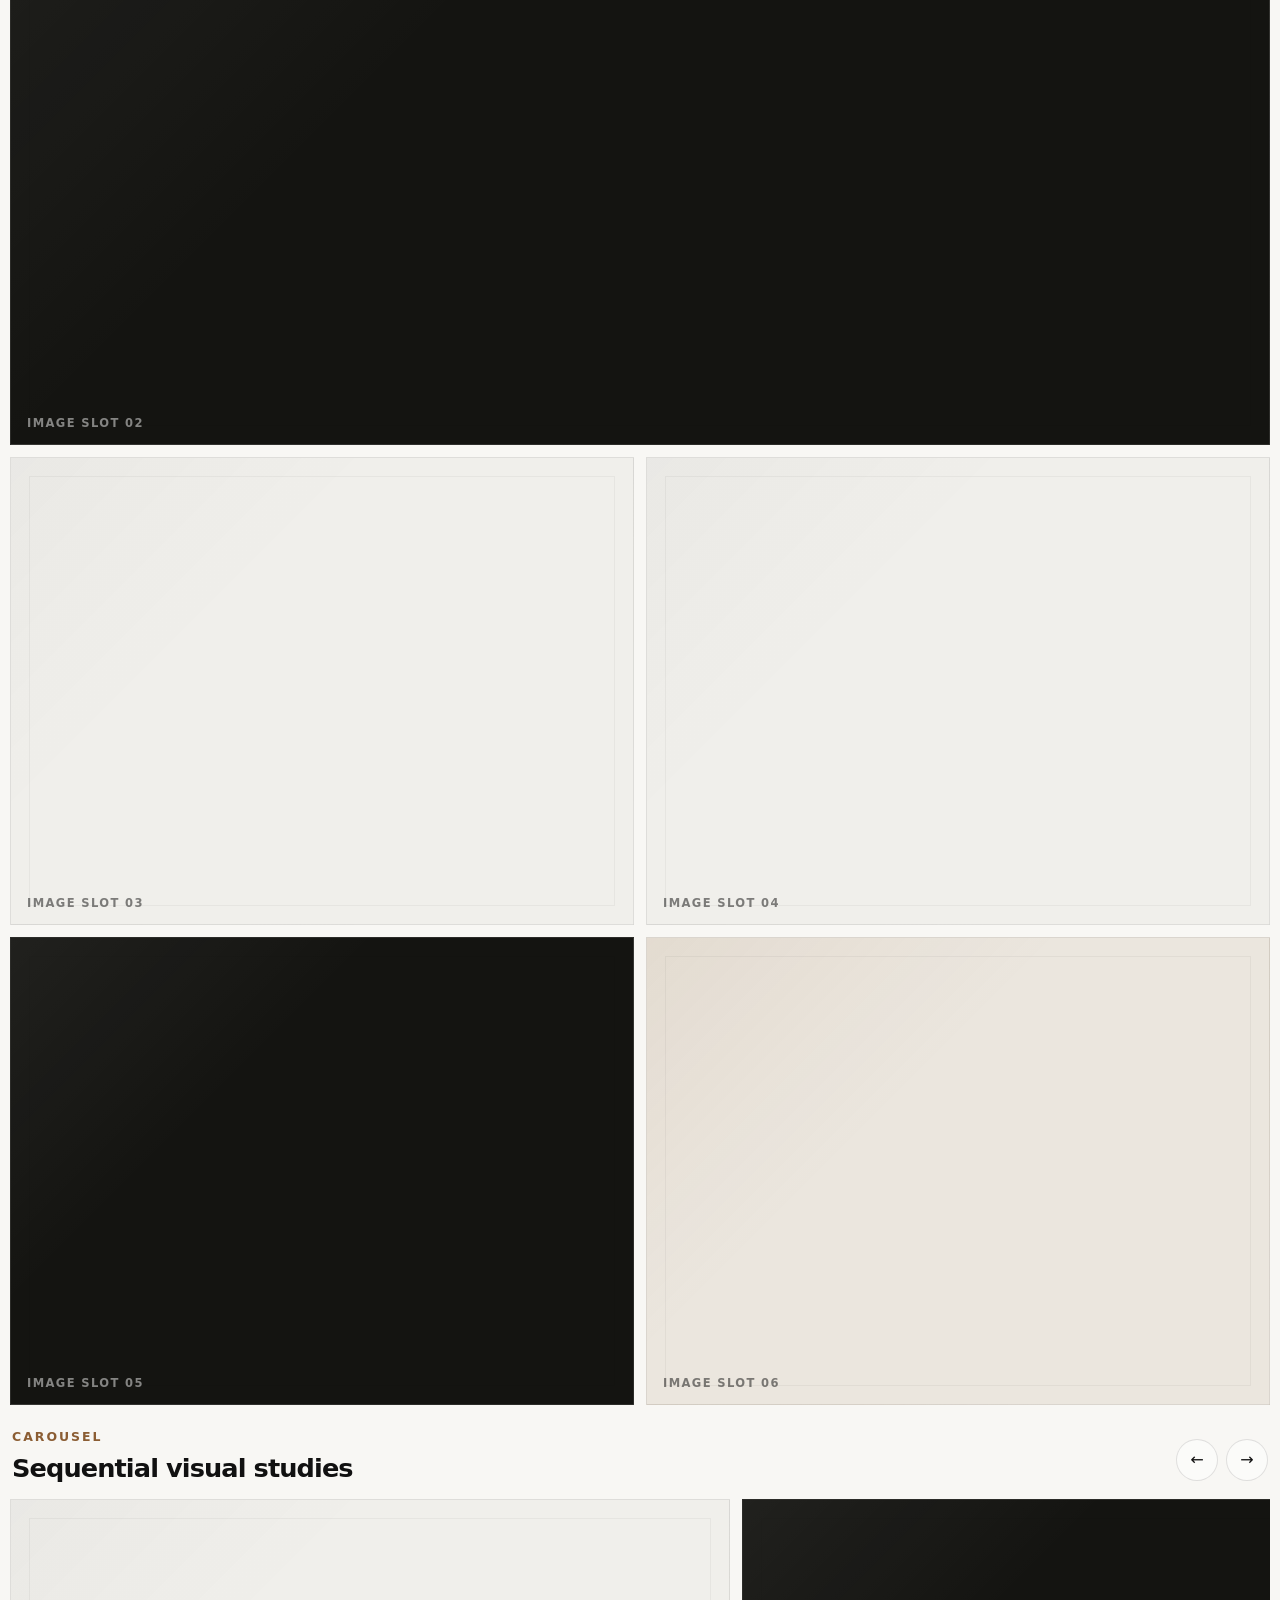
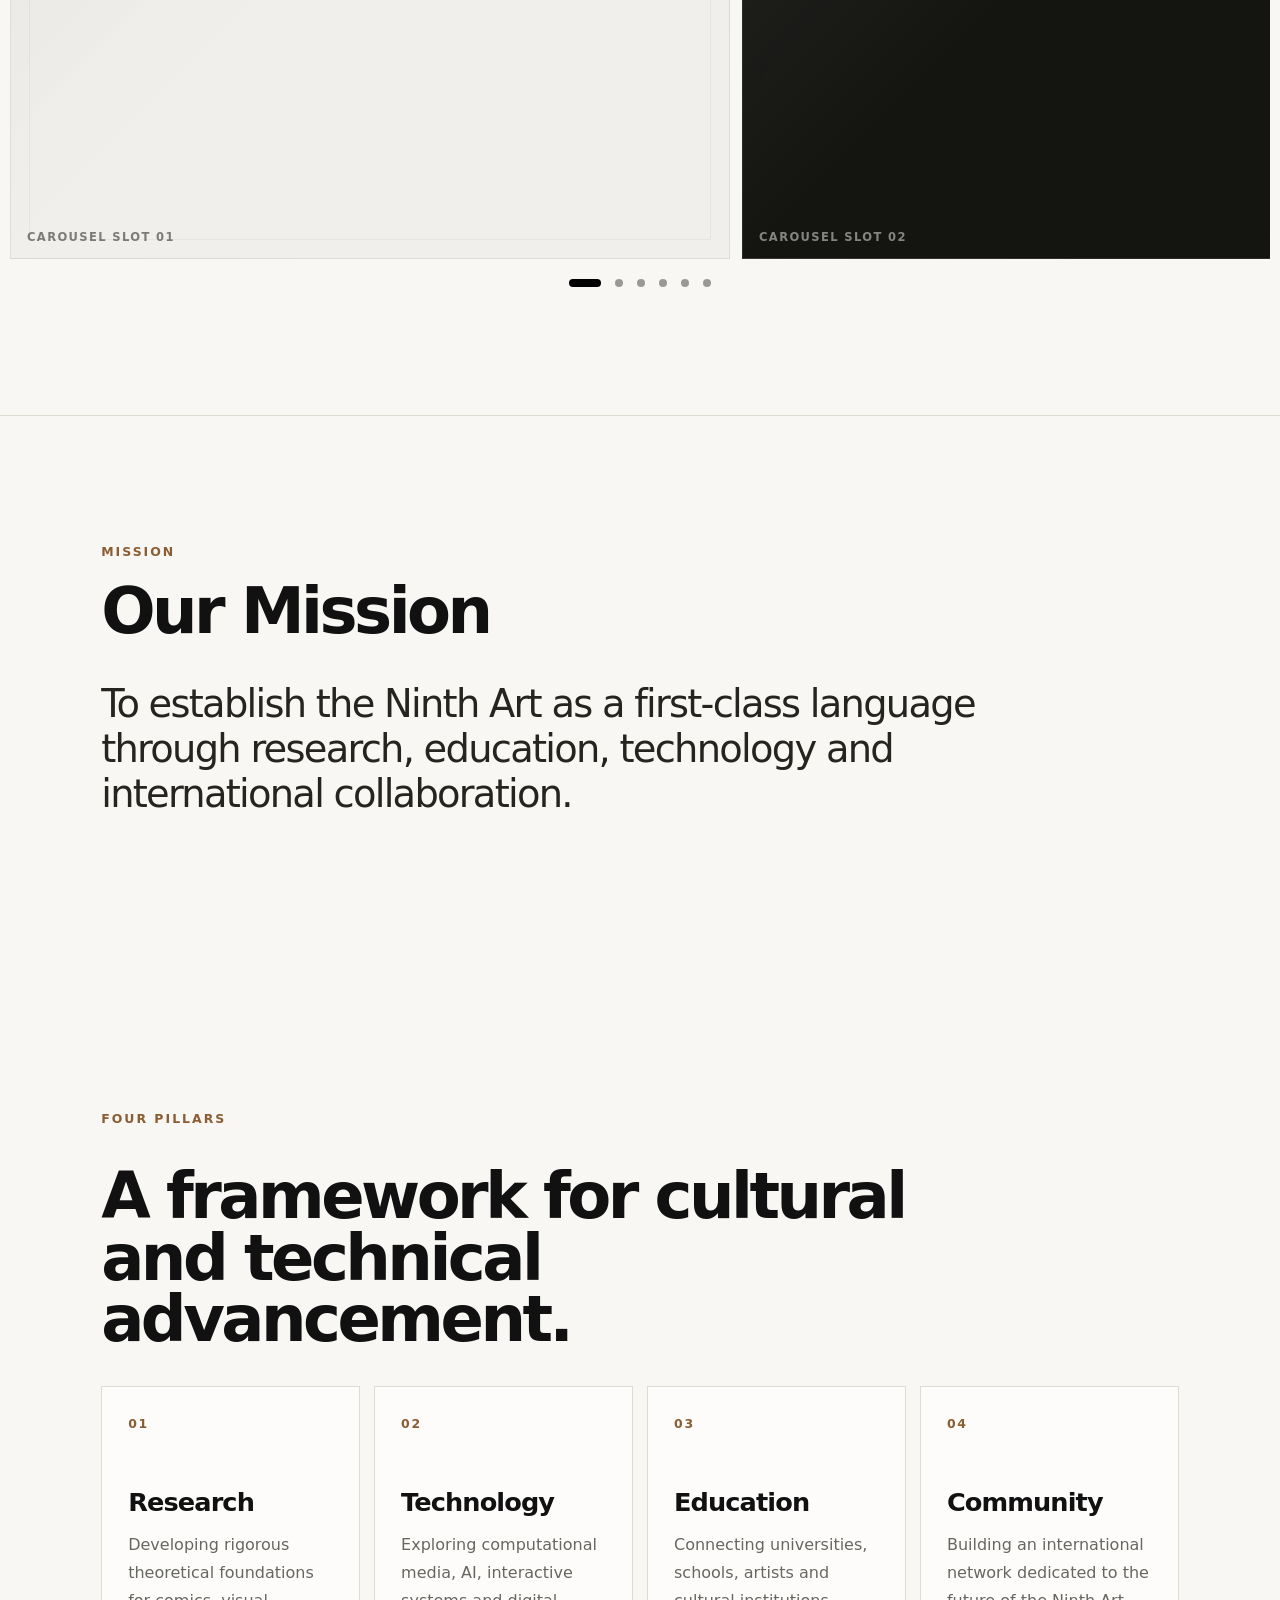
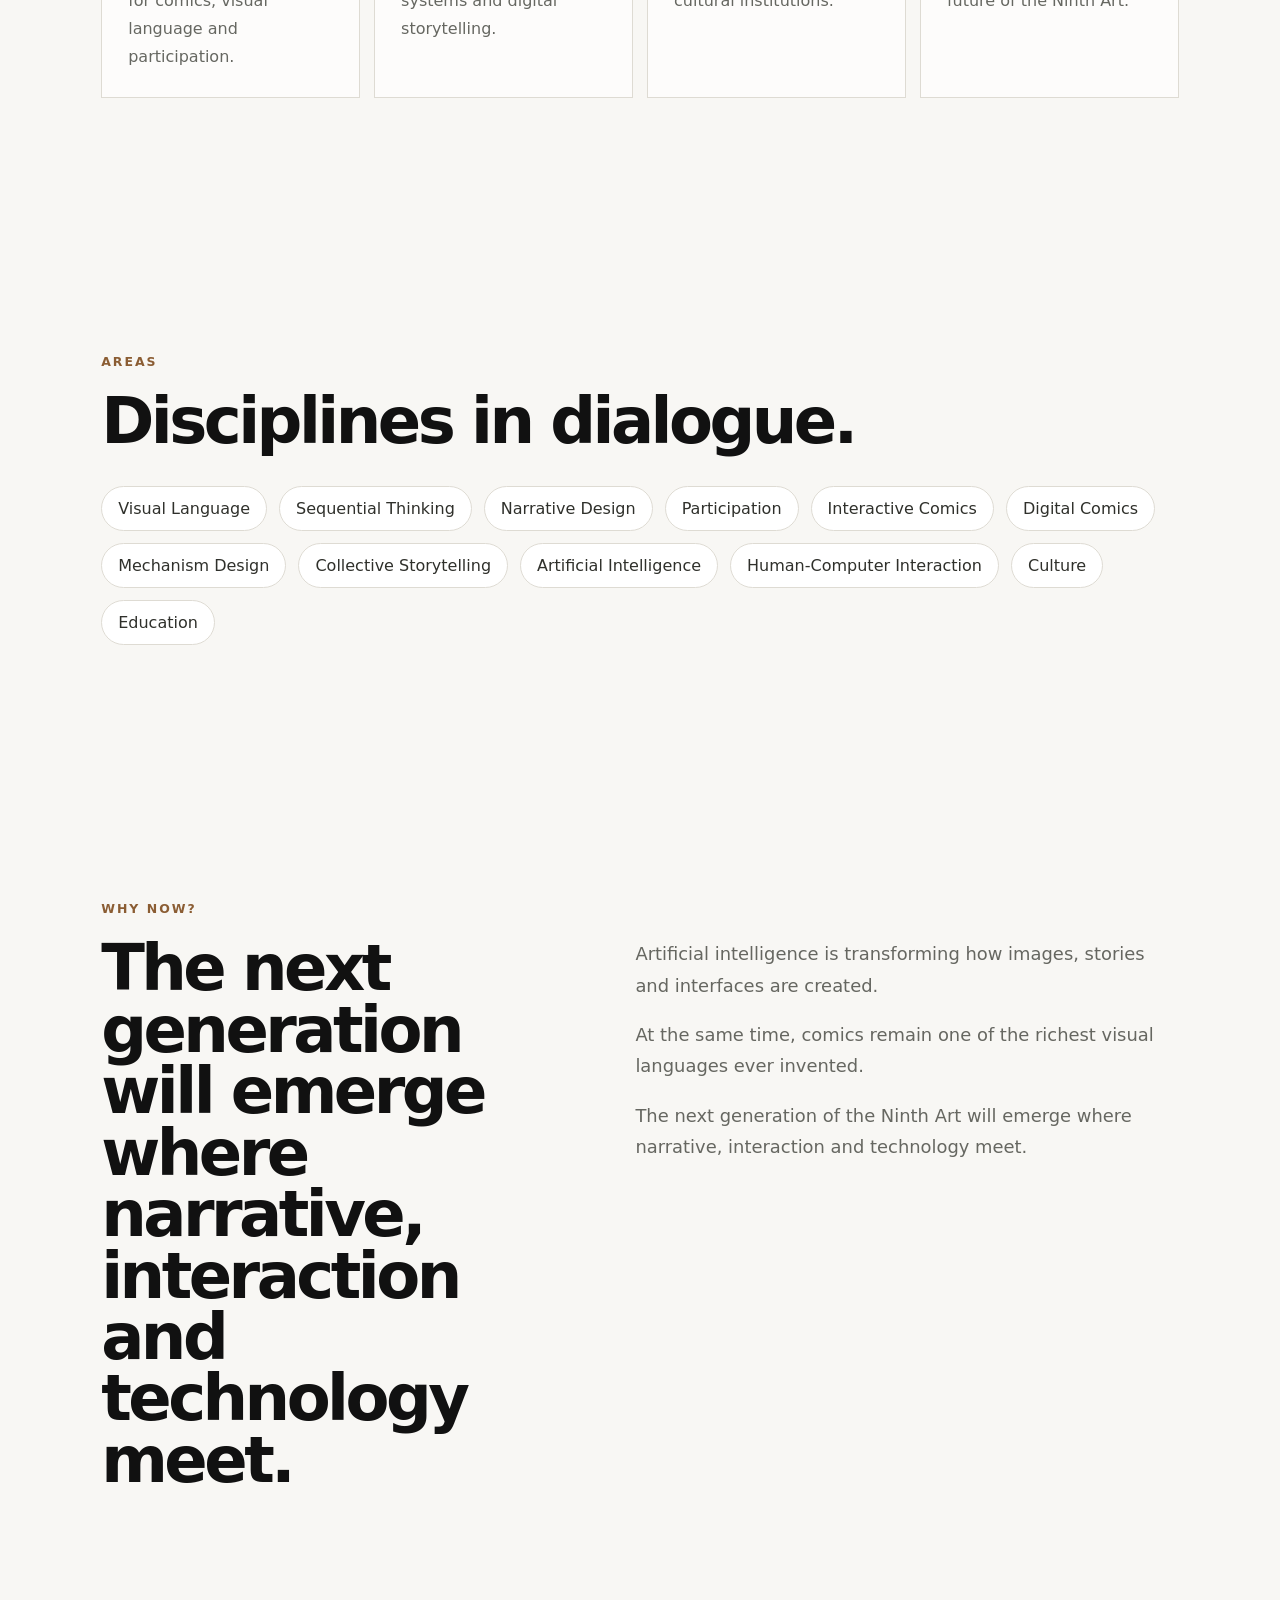
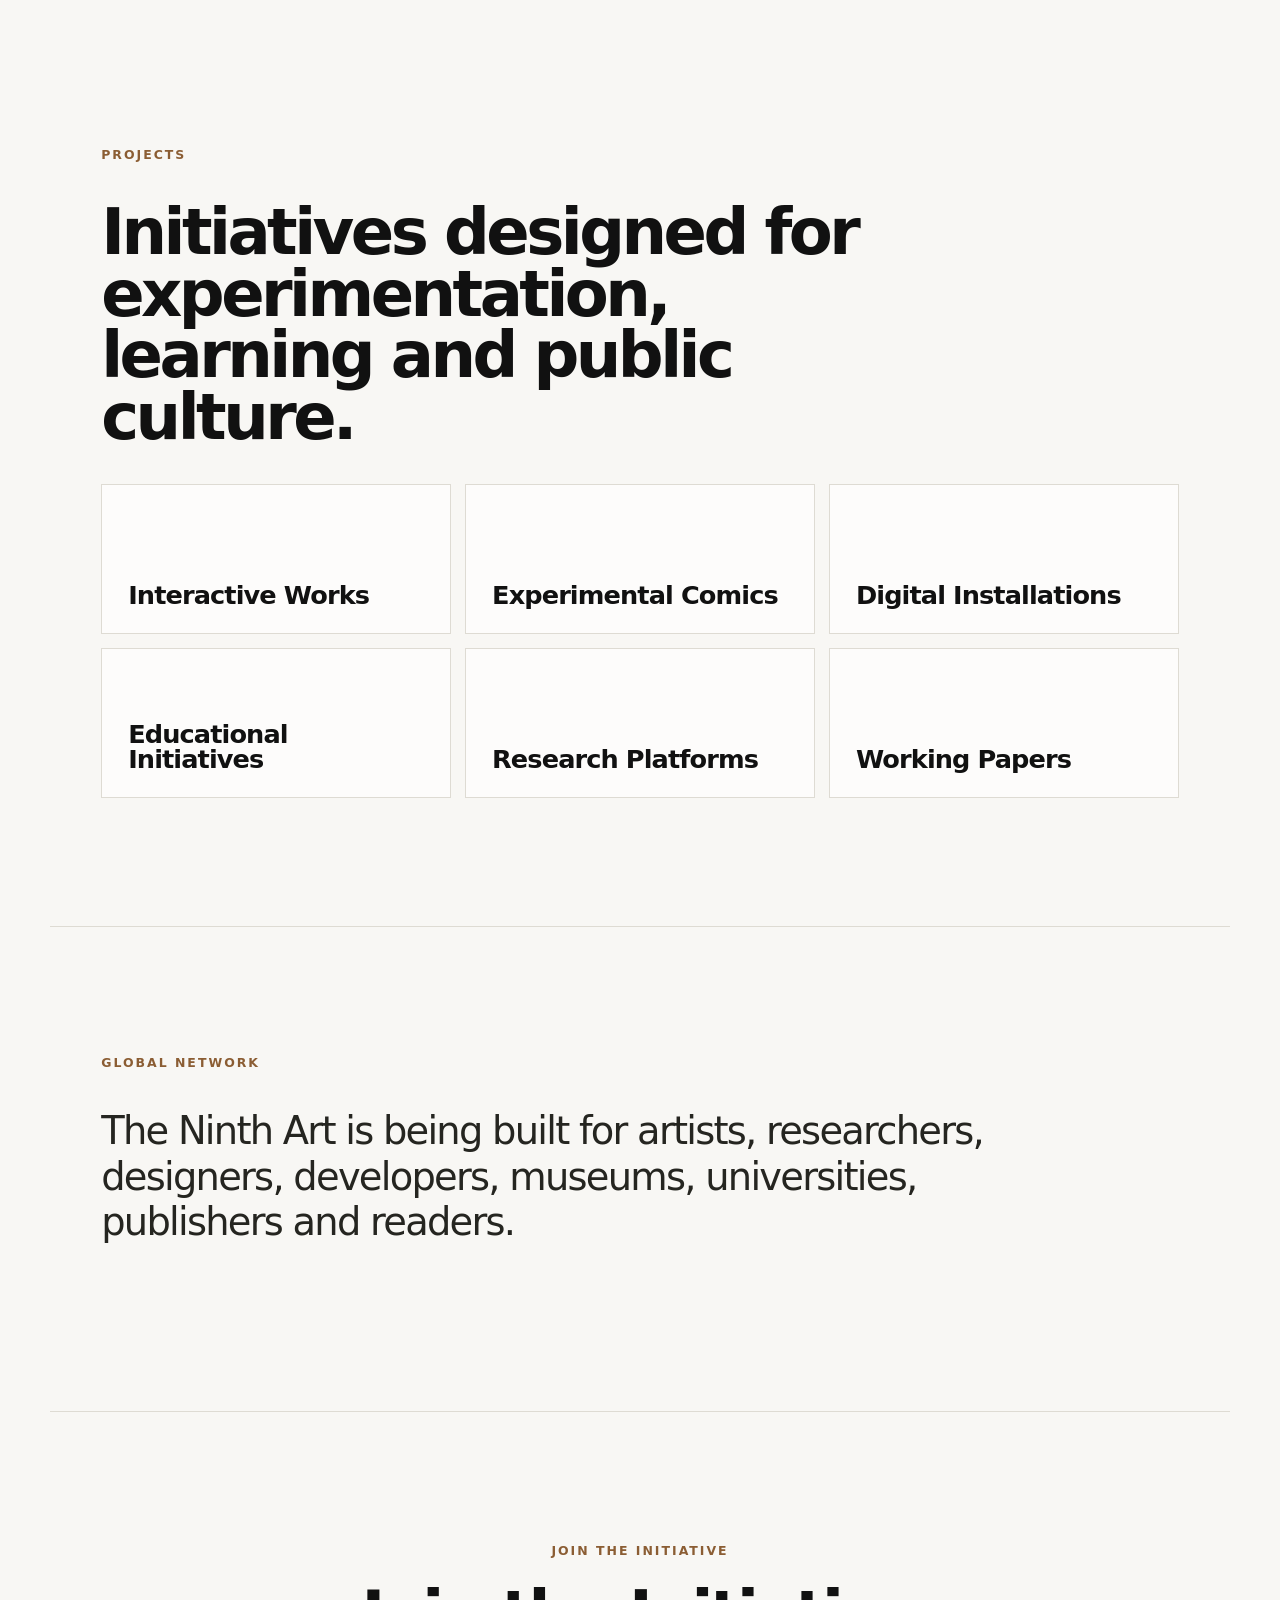
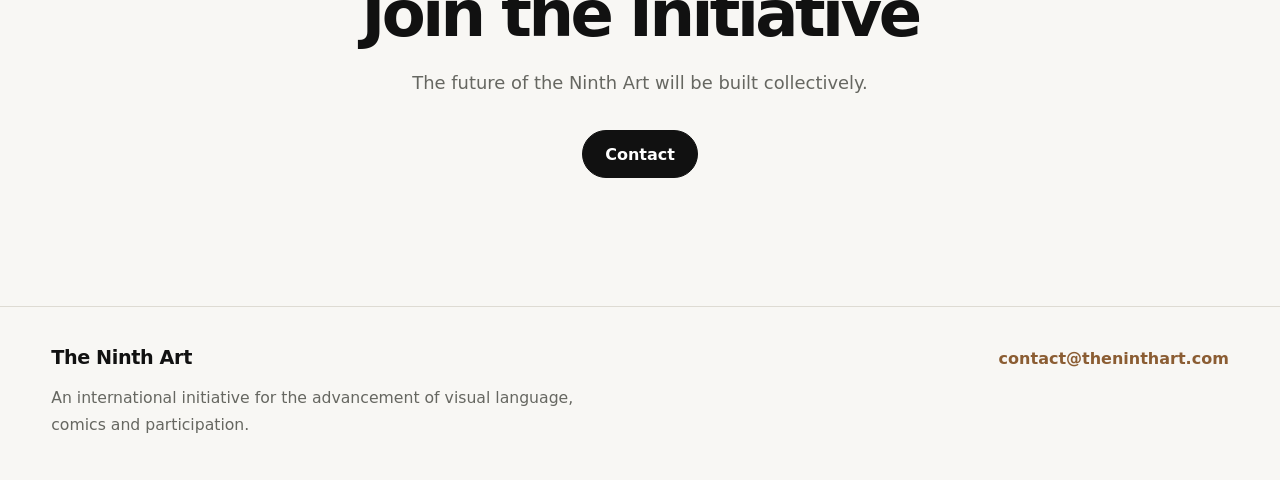
==== commit 2e7dfcf2: "Improve visual carousel interaction" ====
--- a/index.html
+++ b/index.html
@@ -143,6 +143,7 @@
                 <figure class="image-slot visual-carousel-item image-slot-dark"><figcaption>Carousel Slot 05</figcaption></figure>
                 <figure class="image-slot visual-carousel-item"><figcaption>Carousel Slot 06</figcaption></figure>
               </div>
+              <div class="visual-carousel-dots" data-carousel-dots aria-label="Carousel pagination"></div>
             </div>
           </div>
         </div>
--- a/styles.css
+++ b/styles.css
@@ -290,28 +290,58 @@
   display: flex;
   gap: 12px;
   overflow-x: auto;
-  padding-bottom: 6px;
+  padding-bottom: 0;
   scroll-padding-left: 0;
   scroll-snap-type: x mandatory;
   scroll-behavior: smooth;
-  scrollbar-width: thin;
-  scrollbar-color: rgba(17, 17, 17, 0.22) transparent;
+  scrollbar-width: none;
+  -ms-overflow-style: none;
 }
 
 .visual-carousel::-webkit-scrollbar {
-  height: 6px;
-}
-
-.visual-carousel::-webkit-scrollbar-thumb {
+  display: none;
+}
+
+.visual-carousel-item {
+  flex: 0 0 min(72vw, 720px);
+  min-height: 0;
+  aspect-ratio: 2 / 1;
+  scroll-snap-align: start;
+}
+
+.visual-carousel-item img {
+  width: 100%;
+  height: 100%;
+  object-fit: cover;
+}
+
+.visual-carousel-dots {
+  display: flex;
+  justify-content: center;
+  align-items: center;
+  gap: 14px;
+  margin-top: 2px;
+}
+
+.visual-carousel-dot {
+  width: 8px;
+  height: 8px;
+  border: 0;
   border-radius: 999px;
-  background: rgba(17, 17, 17, 0.2);
-}
-
-.visual-carousel-item {
-  flex: 0 0 32%;
-  min-height: 300px;
-  aspect-ratio: 4 / 3;
-  scroll-snap-align: start;
+  padding: 0;
+  background: rgba(0, 0, 0, 0.38);
+  cursor: pointer;
+  transition: width 220ms ease, background 220ms ease, opacity 220ms ease;
+}
+
+.visual-carousel-dot.is-active {
+  width: 32px;
+  background: #000;
+}
+
+.visual-carousel-dot:focus-visible {
+  outline: 2px solid #000;
+  outline-offset: 4px;
 }
 
 @media (max-width: 1024px) {
@@ -325,7 +355,7 @@
   }
 
   .visual-carousel-item {
-    flex-basis: 48%;
+    flex-basis: 76vw;
   }
 }
 
@@ -365,8 +395,8 @@
   }
 
   .visual-carousel-item {
-    flex-basis: 88%;
-    min-height: 250px;
+    flex-basis: 88vw;
+    aspect-ratio: 16 / 9;
   }
 
   .image-slot figcaption {
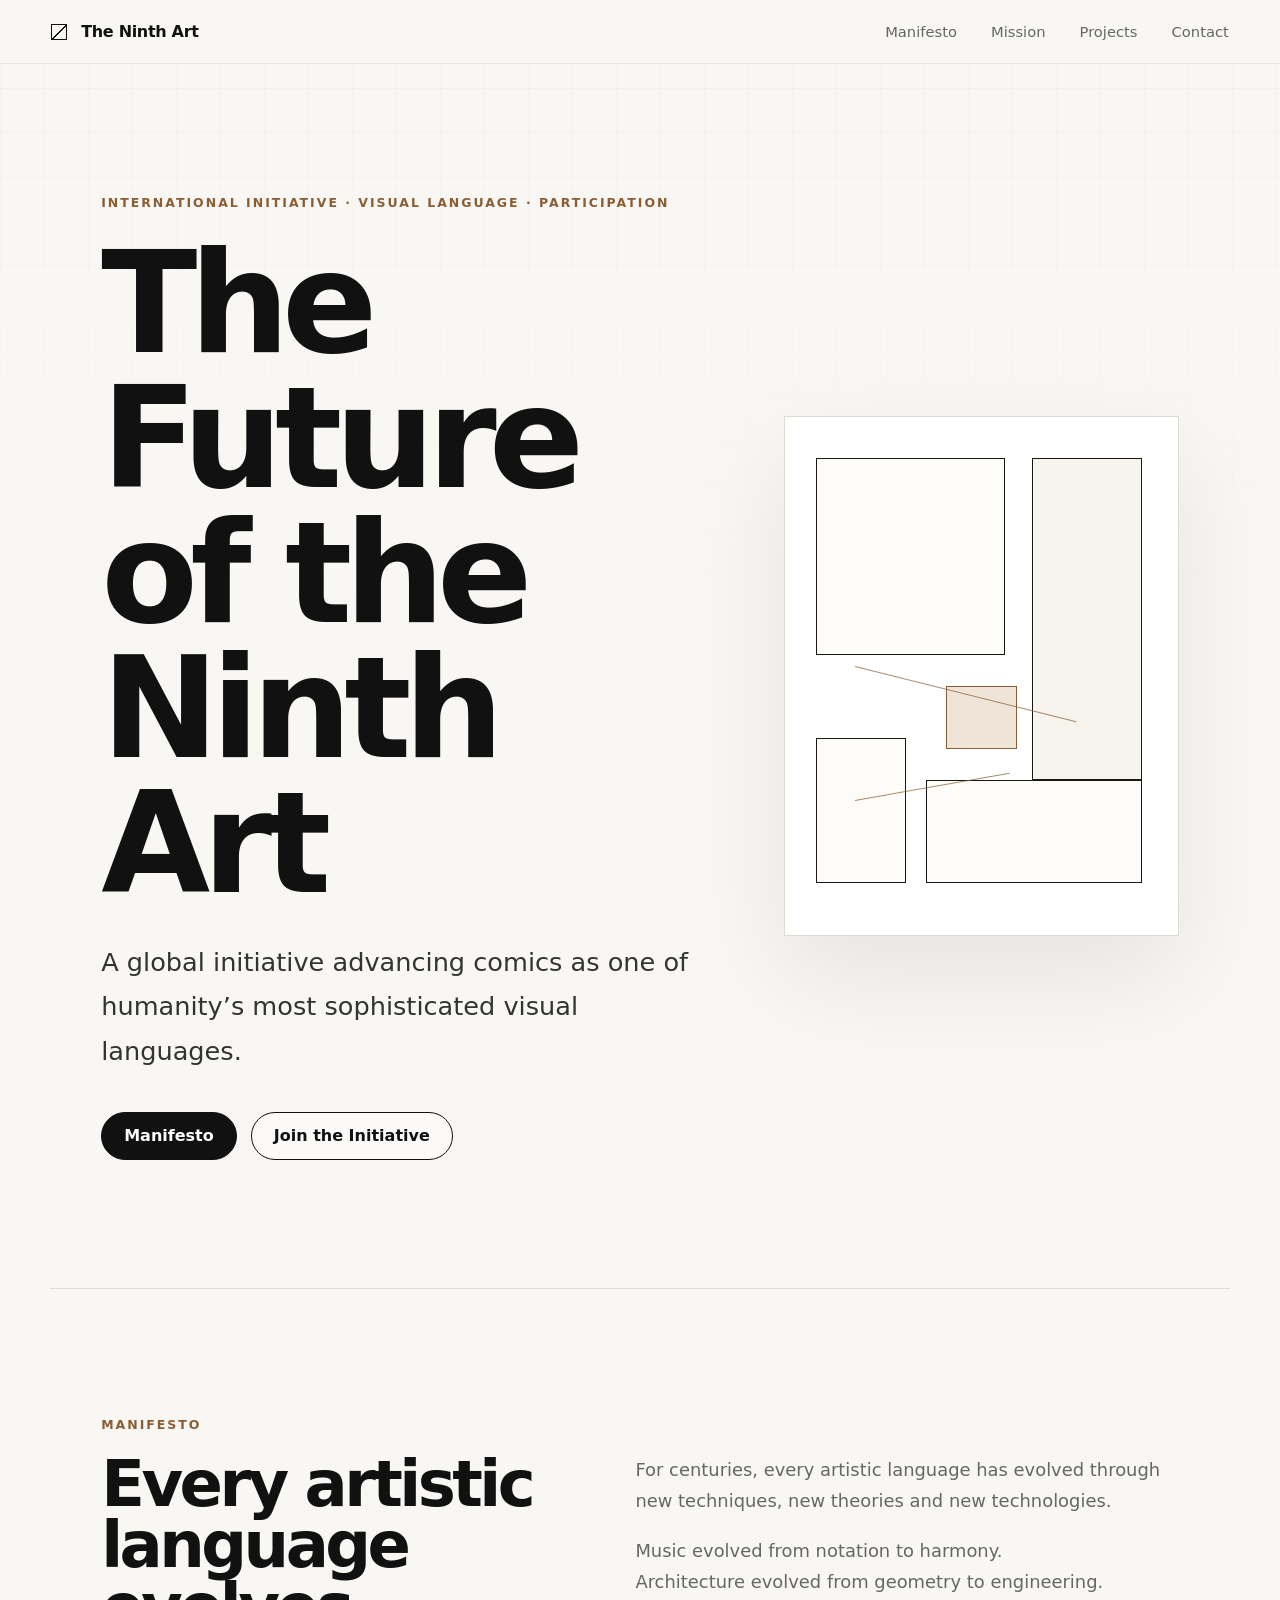
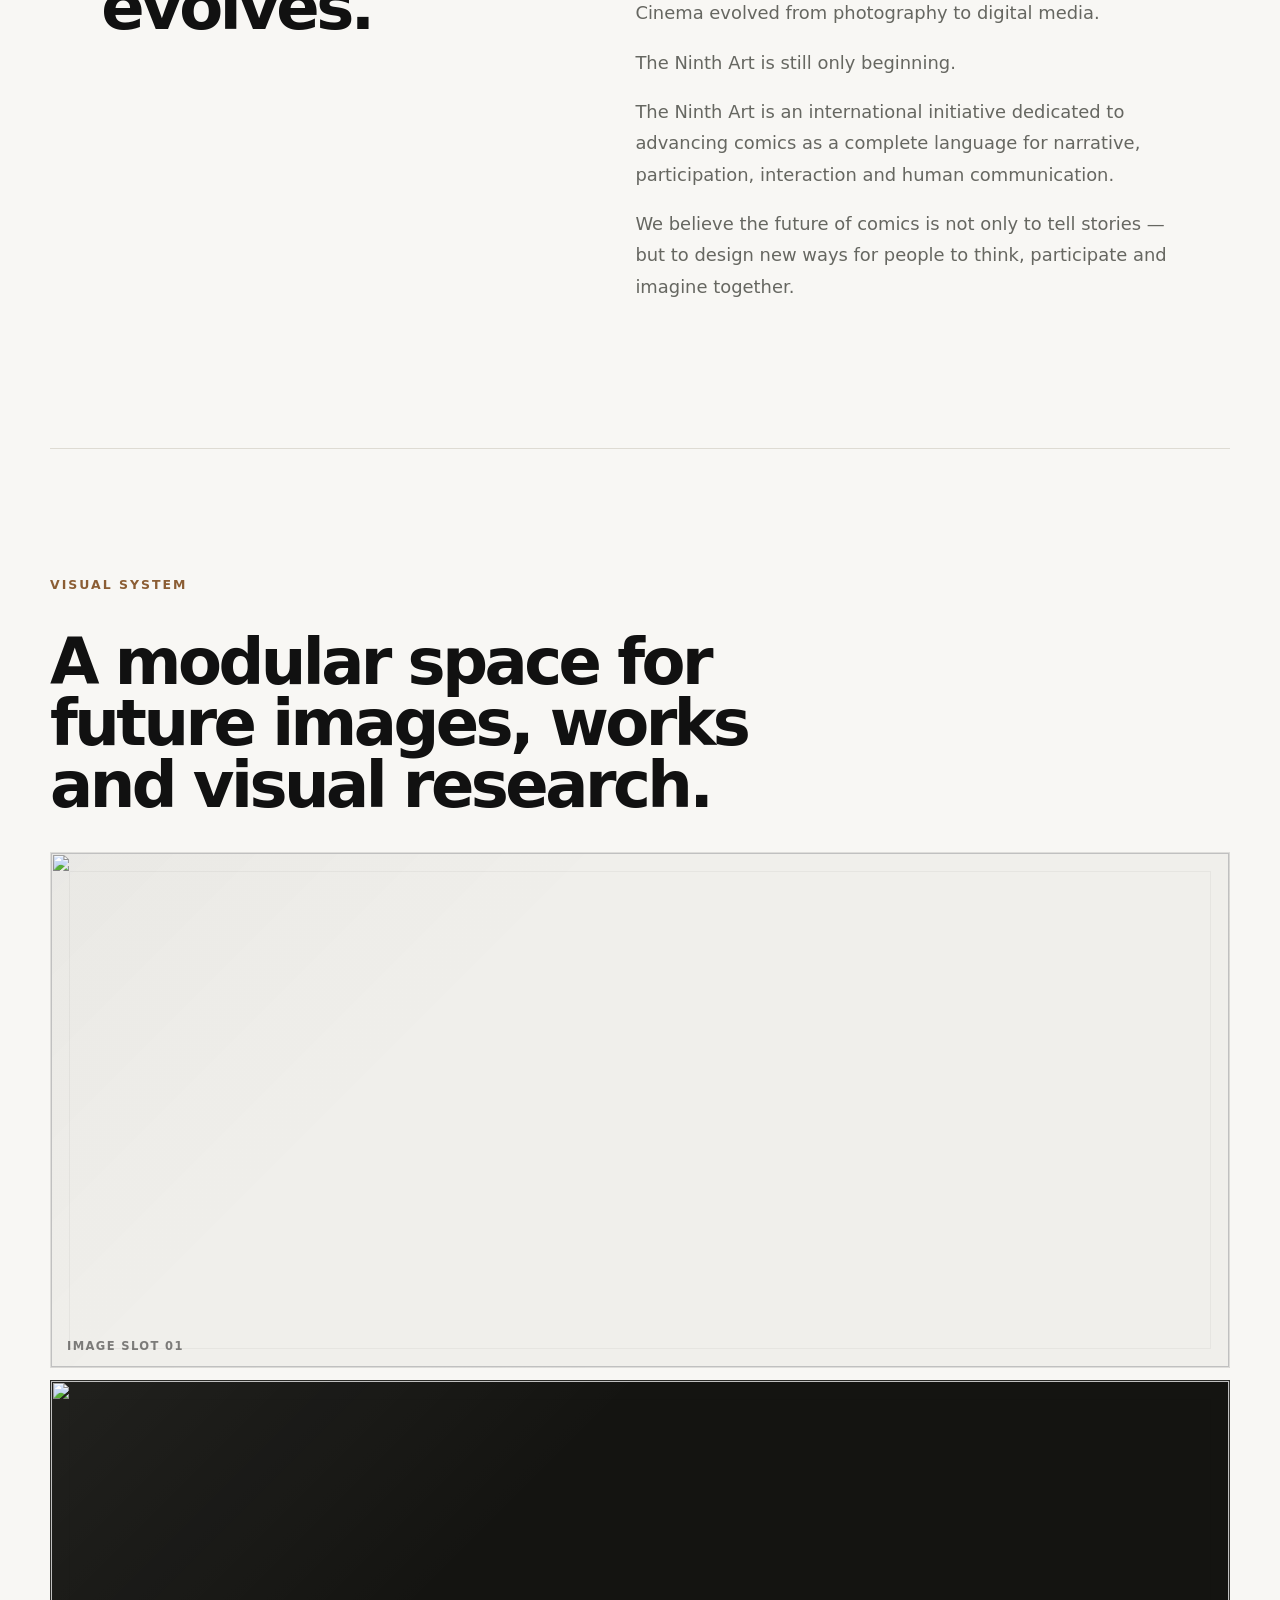
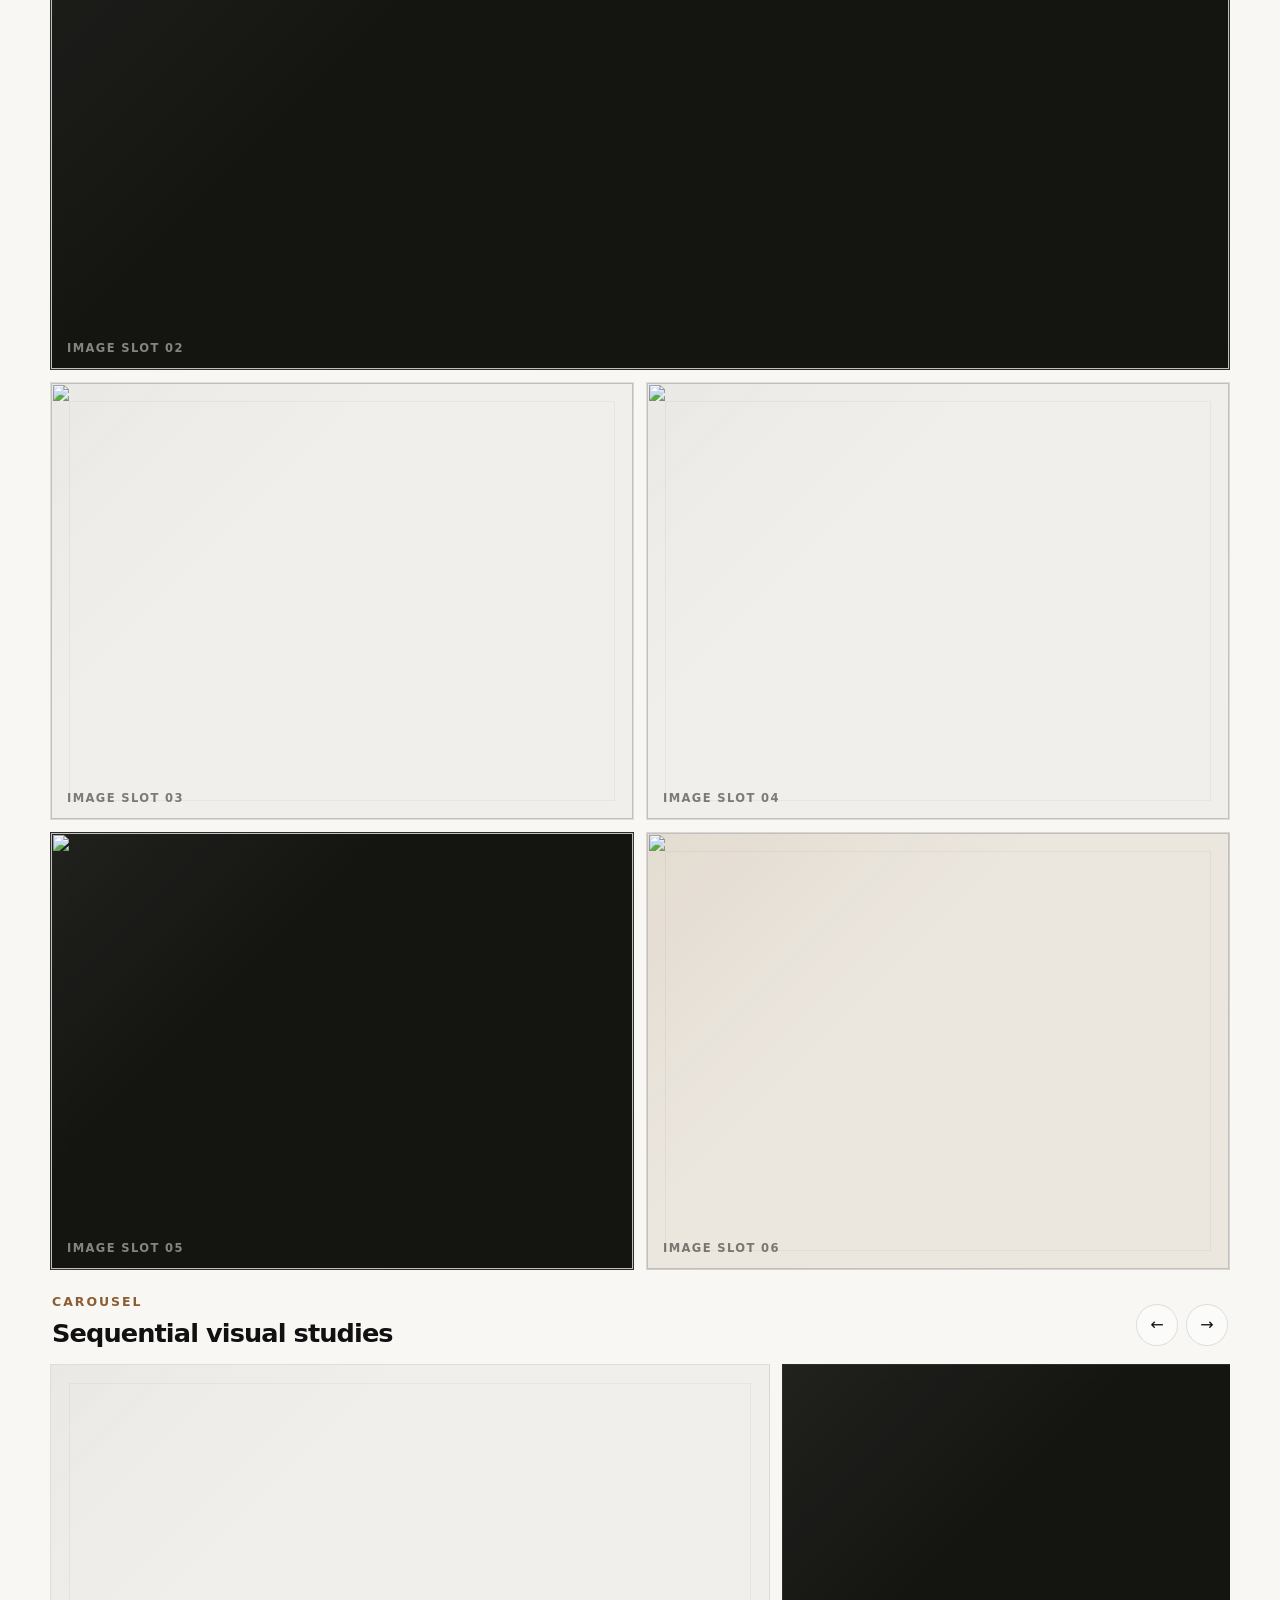
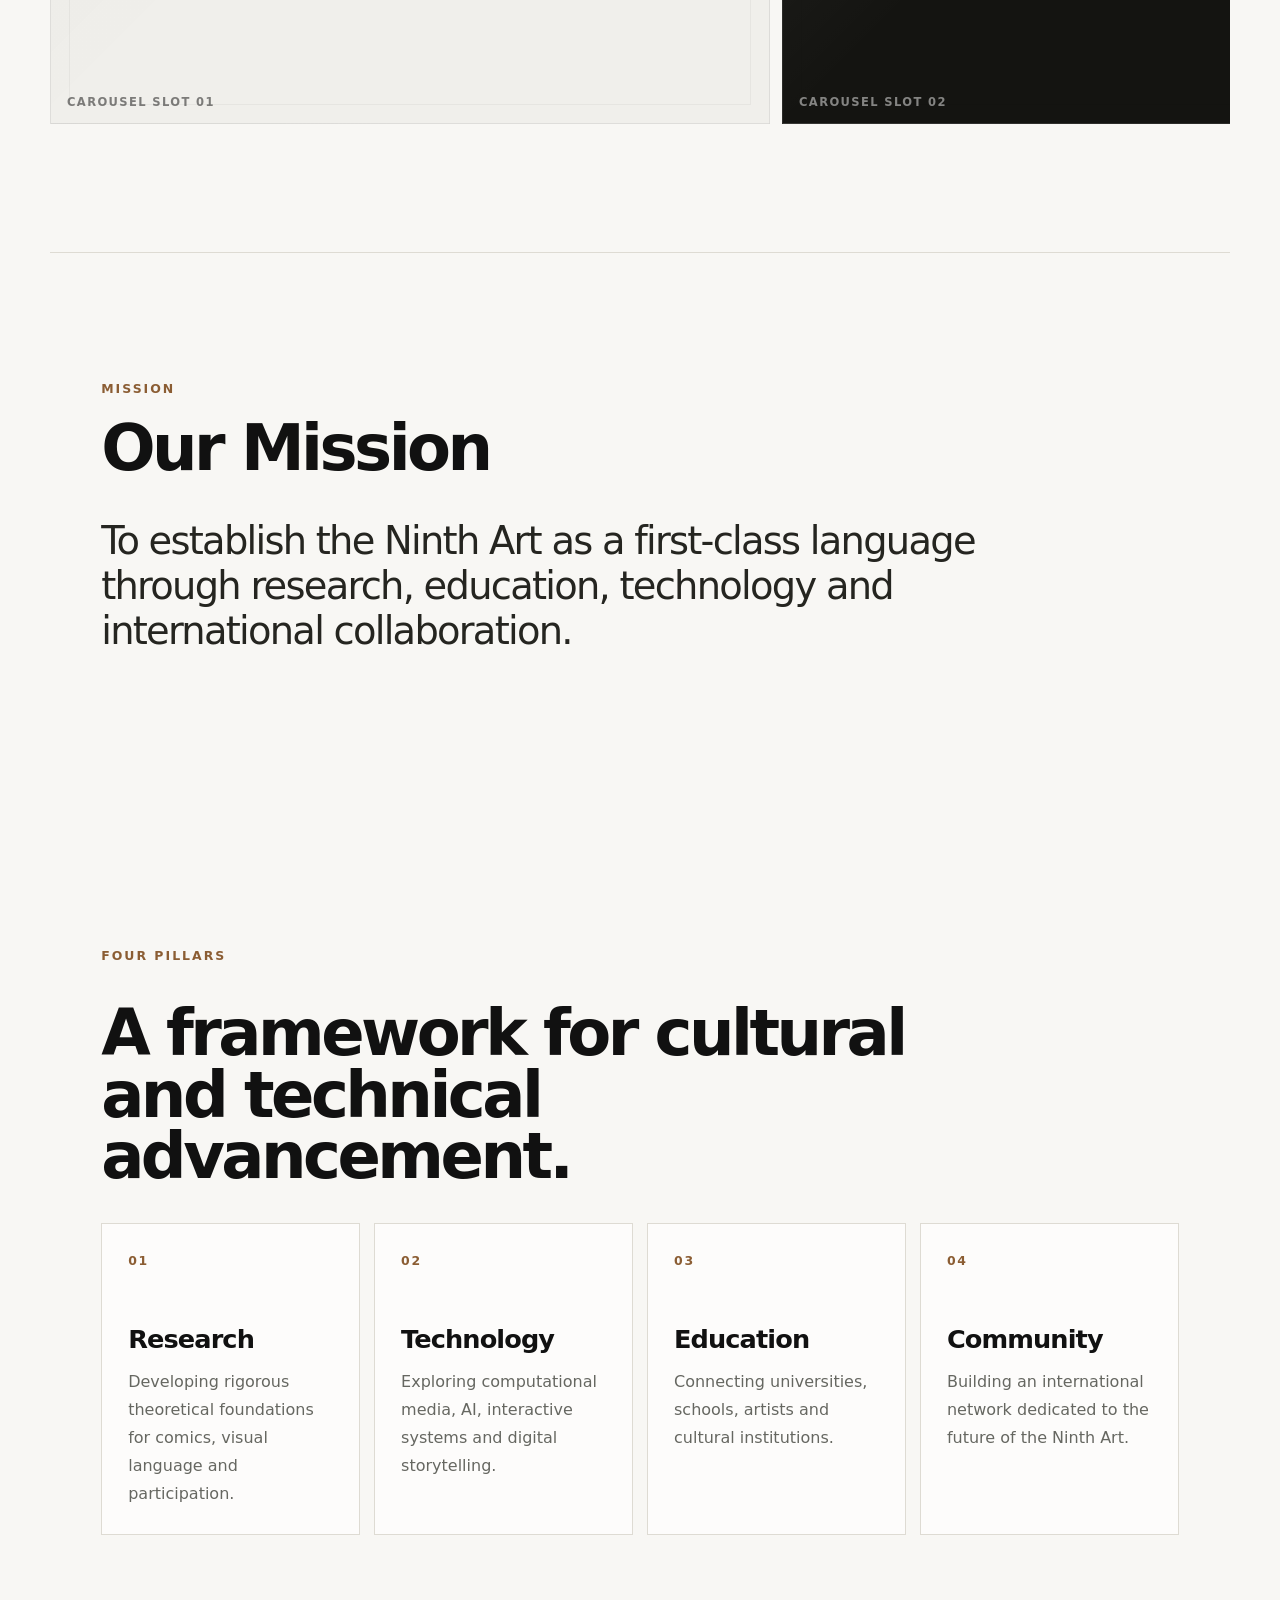
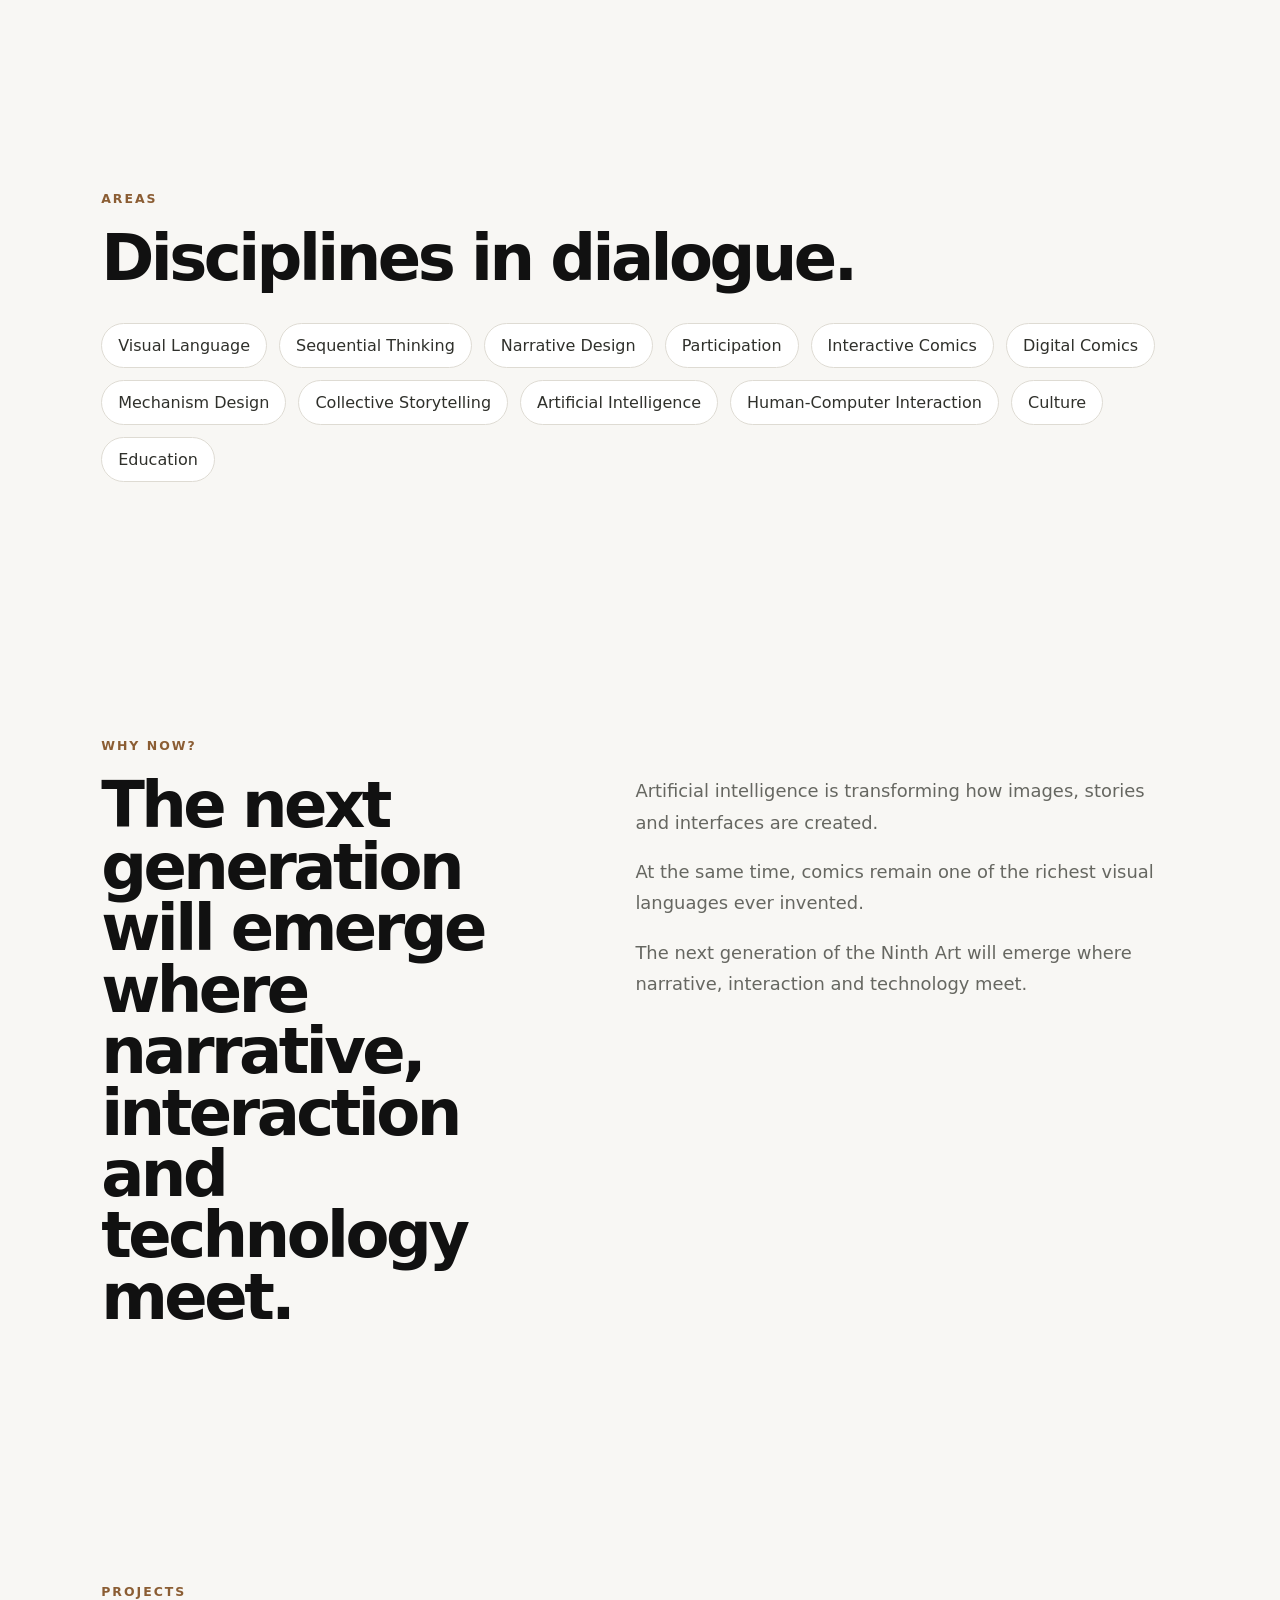
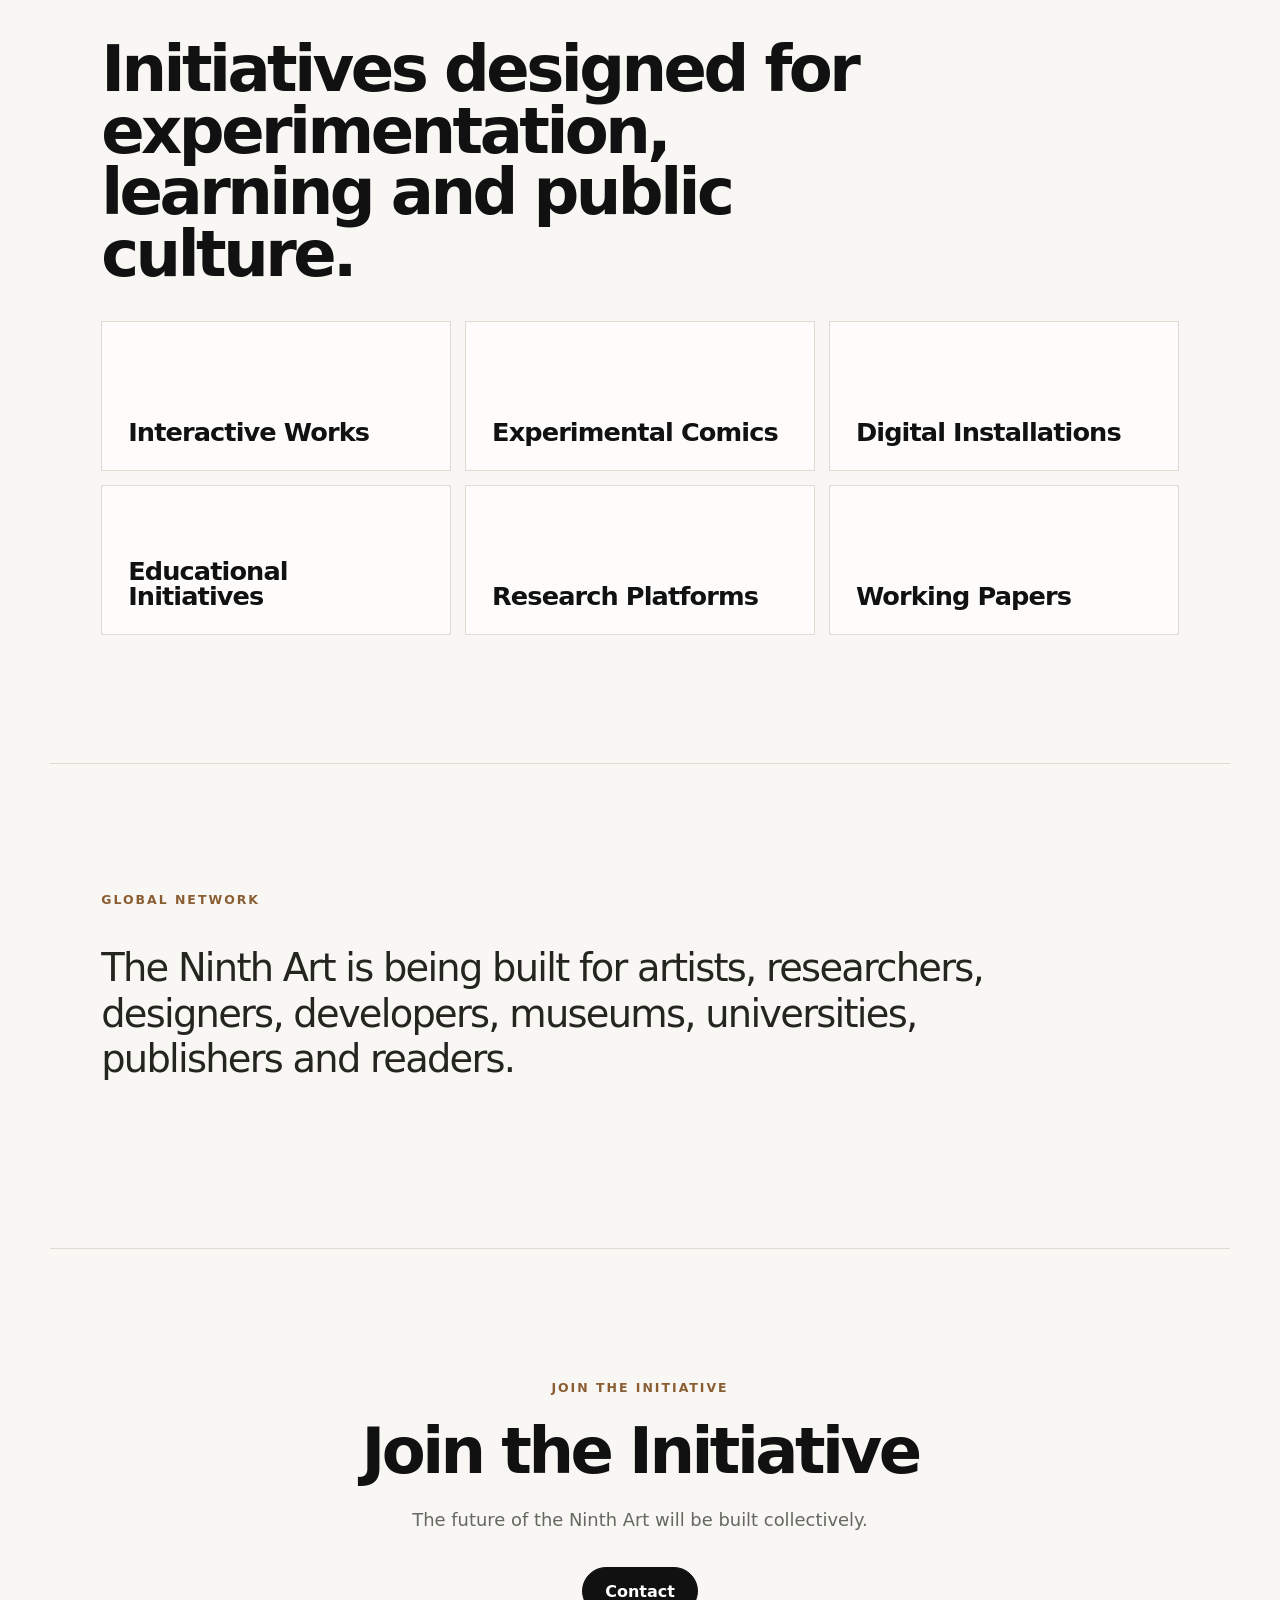
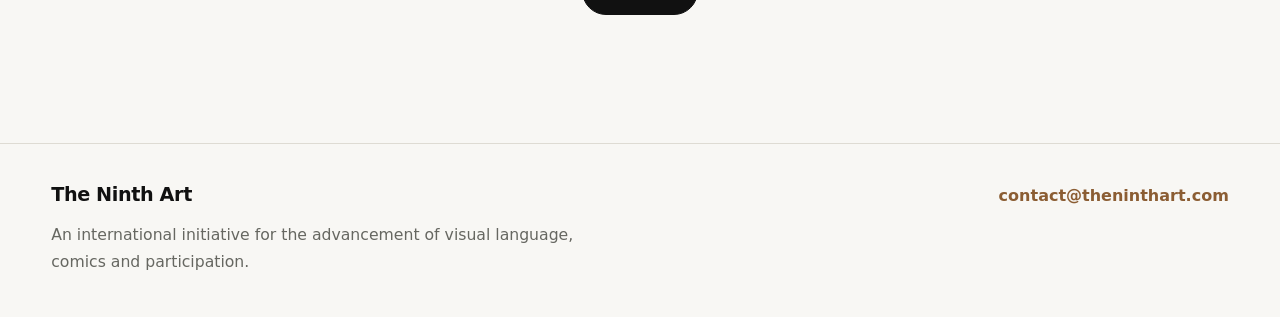
==== commit 93d5ad4d: "Update index.html" ====
--- a/index.html
+++ b/index.html
@@ -71,79 +71,64 @@
         </div>
       </section>
 
-      <section class="visual-system visual-system--fullbleed reveal" aria-labelledby="visual-system-title">
-        <div class="visual-system-heading section-heading">
+      <section class="visual-system section-shell reveal" aria-labelledby="visual-system-title">
+        <div class="section-heading">
           <div class="section-kicker">Visual System</div>
           <h2 id="visual-system-title">A modular space for future images, works and visual research.</h2>
         </div>
 
-        <div class="visual-system-bleed">
-          <div class="apple-like-grid">
-            <figure class="image-slot visual-slot-large">
-              <!-- Future image:
-              <img src="images/visual-system-01.jpg" alt="" />
-              -->
-              <figcaption>Image Slot 01</figcaption>
-            </figure>
-
-            <figure class="image-slot visual-slot-wide image-slot-dark">
-              <!-- Future image:
-              <img src="images/visual-system-02.jpg" alt="" />
-              -->
-              <figcaption>Image Slot 02</figcaption>
-            </figure>
-
-            <div class="visual-two-column">
-              <figure class="image-slot visual-slot-half">
-                <!-- Future image:
-                <img src="images/visual-system-03.jpg" alt="" />
-                -->
-                <figcaption>Image Slot 03</figcaption>
-              </figure>
-              <figure class="image-slot visual-slot-half">
-                <!-- Future image:
-                <img src="images/visual-system-04.jpg" alt="" />
-                -->
-                <figcaption>Image Slot 04</figcaption>
-              </figure>
+        <div class="apple-like-grid">
+          <figure class="image-slot visual-slot-large">
+            <img src="images/imagem013.png" alt="" />
+            <figcaption>Image Slot 01</figcaption>
+          </figure>
+
+          <figure class="image-slot visual-slot-wide image-slot-dark">
+            <img src="images/imagem010.png" alt="" />
+            <figcaption>Image Slot 02</figcaption>
+          </figure>
+
+          <div class="visual-two-column">
+            <figure class="image-slot visual-slot-half">
+              <img src="images/imagem1.png" alt="" />
+              <figcaption>Image Slot 03</figcaption>
+            </figure>
+            <figure class="image-slot visual-slot-half">
+              <img src="images/imagem2.png" alt="" />
+              <figcaption>Image Slot 04</figcaption>
+            </figure>
+          </div>
+
+          <div class="visual-two-column">
+            <figure class="image-slot visual-slot-half image-slot-dark">
+              <img src="images/imagem014.png" alt="" />
+              <figcaption>Image Slot 05</figcaption>
+            </figure>
+            <figure class="image-slot visual-slot-half image-slot-soft">
+              <img src="images/imagem4.png" alt="" />
+              <figcaption>Image Slot 06</figcaption>
+            </figure>
+          </div>
+
+          <div class="visual-carousel-shell">
+            <div class="visual-carousel-header">
+              <div>
+                <div class="section-kicker">Carousel</div>
+                <h3>Sequential visual studies</h3>
+              </div>
+              <div class="visual-carousel-controls">
+                <button class="carousel-button" data-carousel-prev aria-label="Previous visual">←</button>
+                <button class="carousel-button" data-carousel-next aria-label="Next visual">→</button>
+              </div>
             </div>
 
-            <div class="visual-two-column">
-              <figure class="image-slot visual-slot-half image-slot-dark">
-                <!-- Future image:
-                <img src="images/visual-system-05.jpg" alt="" />
-                -->
-                <figcaption>Image Slot 05</figcaption>
-              </figure>
-              <figure class="image-slot visual-slot-half image-slot-soft">
-                <!-- Future image:
-                <img src="images/visual-system-06.jpg" alt="" />
-                -->
-                <figcaption>Image Slot 06</figcaption>
-              </figure>
-            </div>
-
-            <div class="visual-carousel-shell">
-              <div class="visual-carousel-header">
-                <div>
-                  <div class="section-kicker">Carousel</div>
-                  <h3>Sequential visual studies</h3>
-                </div>
-                <div class="visual-carousel-controls">
-                  <button class="carousel-button" data-carousel-prev aria-label="Previous visual">←</button>
-                  <button class="carousel-button" data-carousel-next aria-label="Next visual">→</button>
-                </div>
-              </div>
-
-              <div class="visual-carousel" data-visual-carousel>
-                <figure class="image-slot visual-carousel-item"><figcaption>Carousel Slot 01</figcaption></figure>
-                <figure class="image-slot visual-carousel-item image-slot-dark"><figcaption>Carousel Slot 02</figcaption></figure>
-                <figure class="image-slot visual-carousel-item"><figcaption>Carousel Slot 03</figcaption></figure>
-                <figure class="image-slot visual-carousel-item image-slot-soft"><figcaption>Carousel Slot 04</figcaption></figure>
-                <figure class="image-slot visual-carousel-item image-slot-dark"><figcaption>Carousel Slot 05</figcaption></figure>
-                <figure class="image-slot visual-carousel-item"><figcaption>Carousel Slot 06</figcaption></figure>
-              </div>
-              <div class="visual-carousel-dots" data-carousel-dots aria-label="Carousel pagination"></div>
+            <div class="visual-carousel" data-visual-carousel>
+              <figure class="image-slot visual-carousel-item"><figcaption>Carousel Slot 01</figcaption></figure>
+              <figure class="image-slot visual-carousel-item image-slot-dark"><figcaption>Carousel Slot 02</figcaption></figure>
+              <figure class="image-slot visual-carousel-item"><figcaption>Carousel Slot 03</figcaption></figure>
+              <figure class="image-slot visual-carousel-item image-slot-soft"><figcaption>Carousel Slot 04</figcaption></figure>
+              <figure class="image-slot visual-carousel-item image-slot-dark"><figcaption>Carousel Slot 05</figcaption></figure>
+              <figure class="image-slot visual-carousel-item"><figcaption>Carousel Slot 06</figcaption></figure>
             </div>
           </div>
         </div>
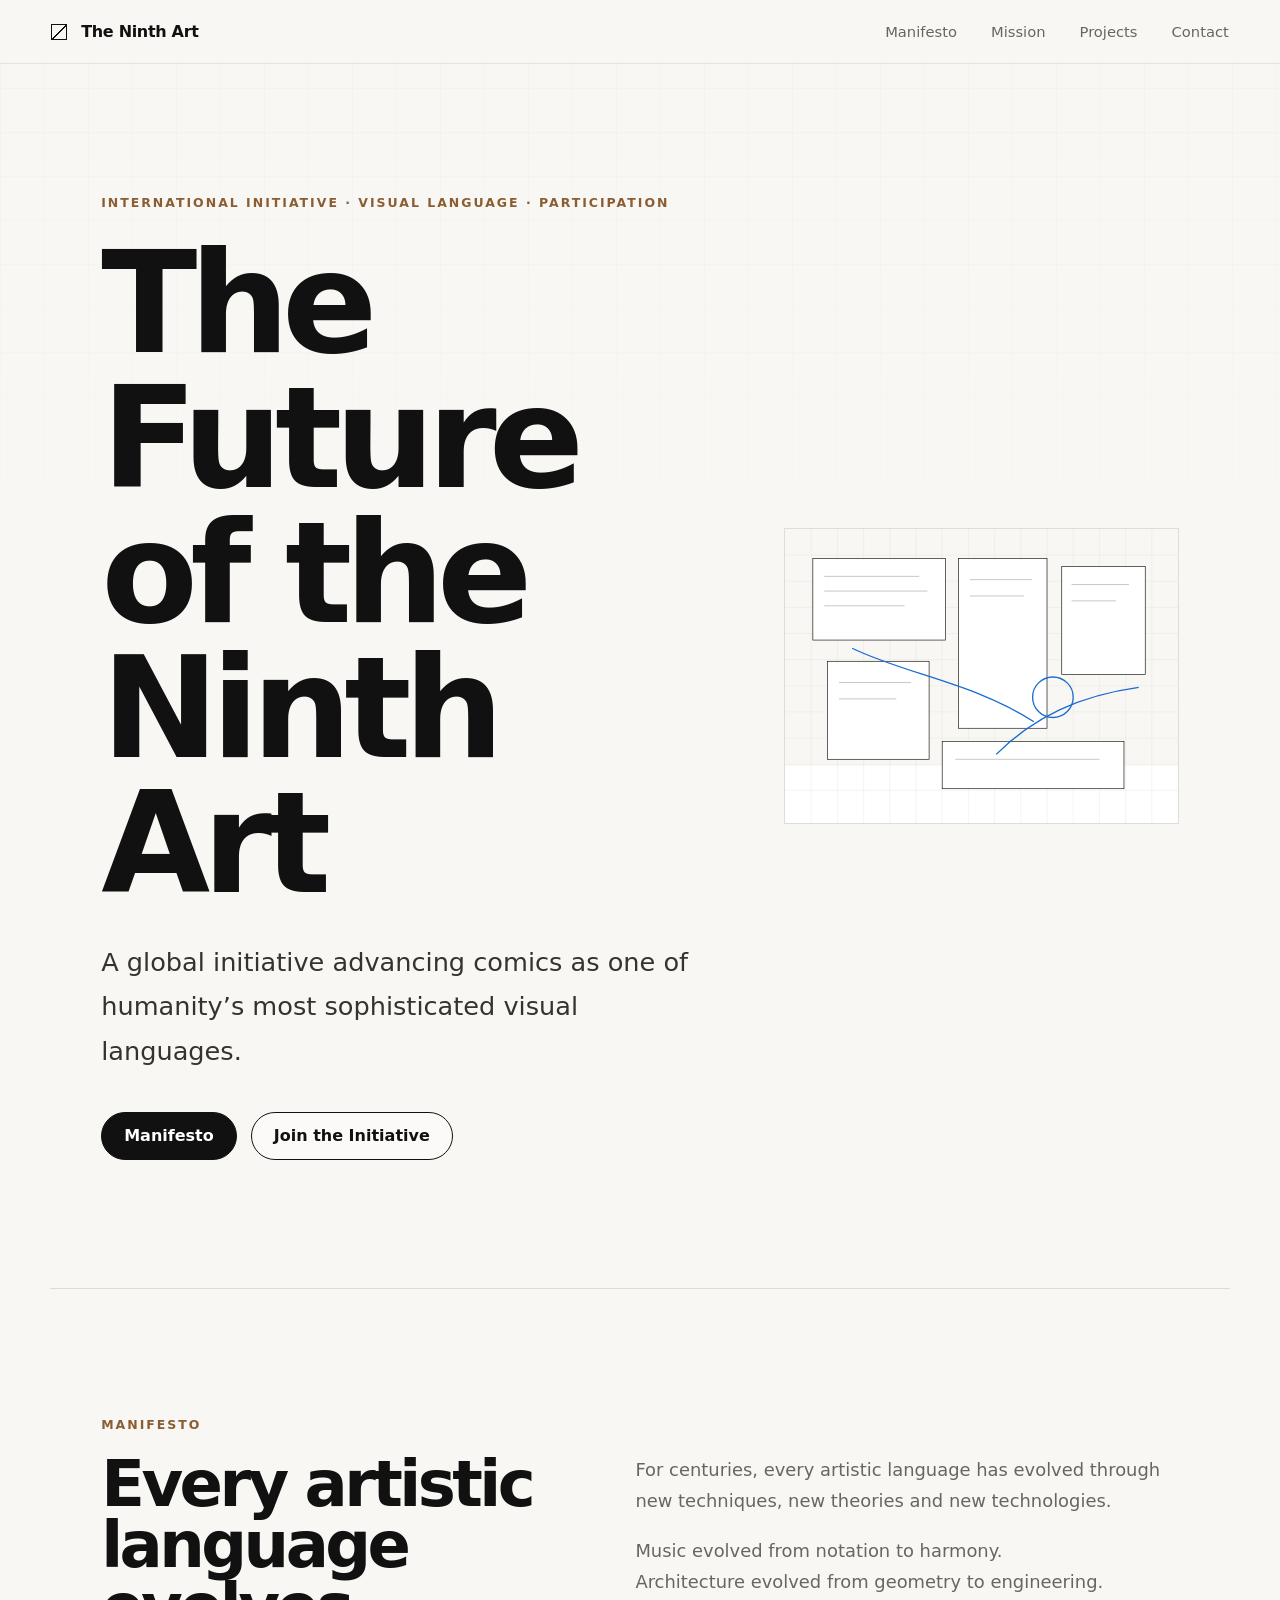
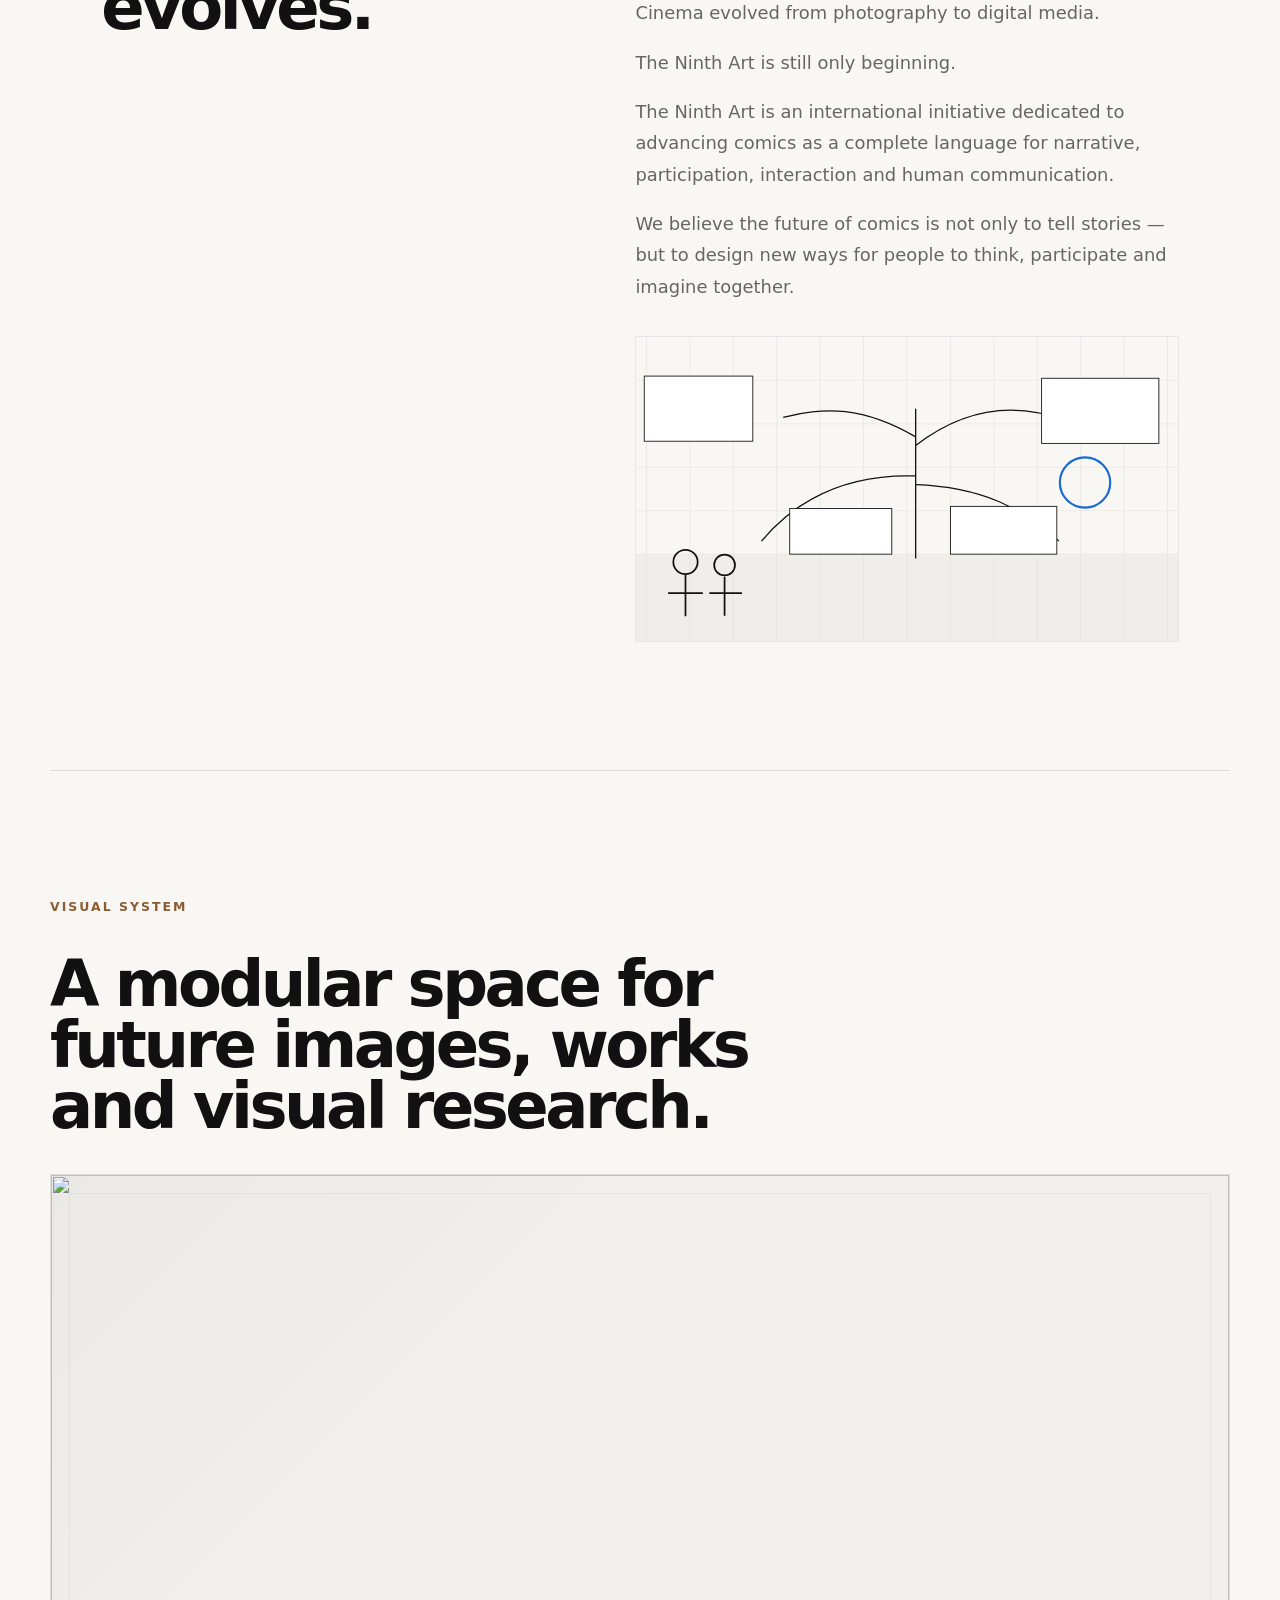
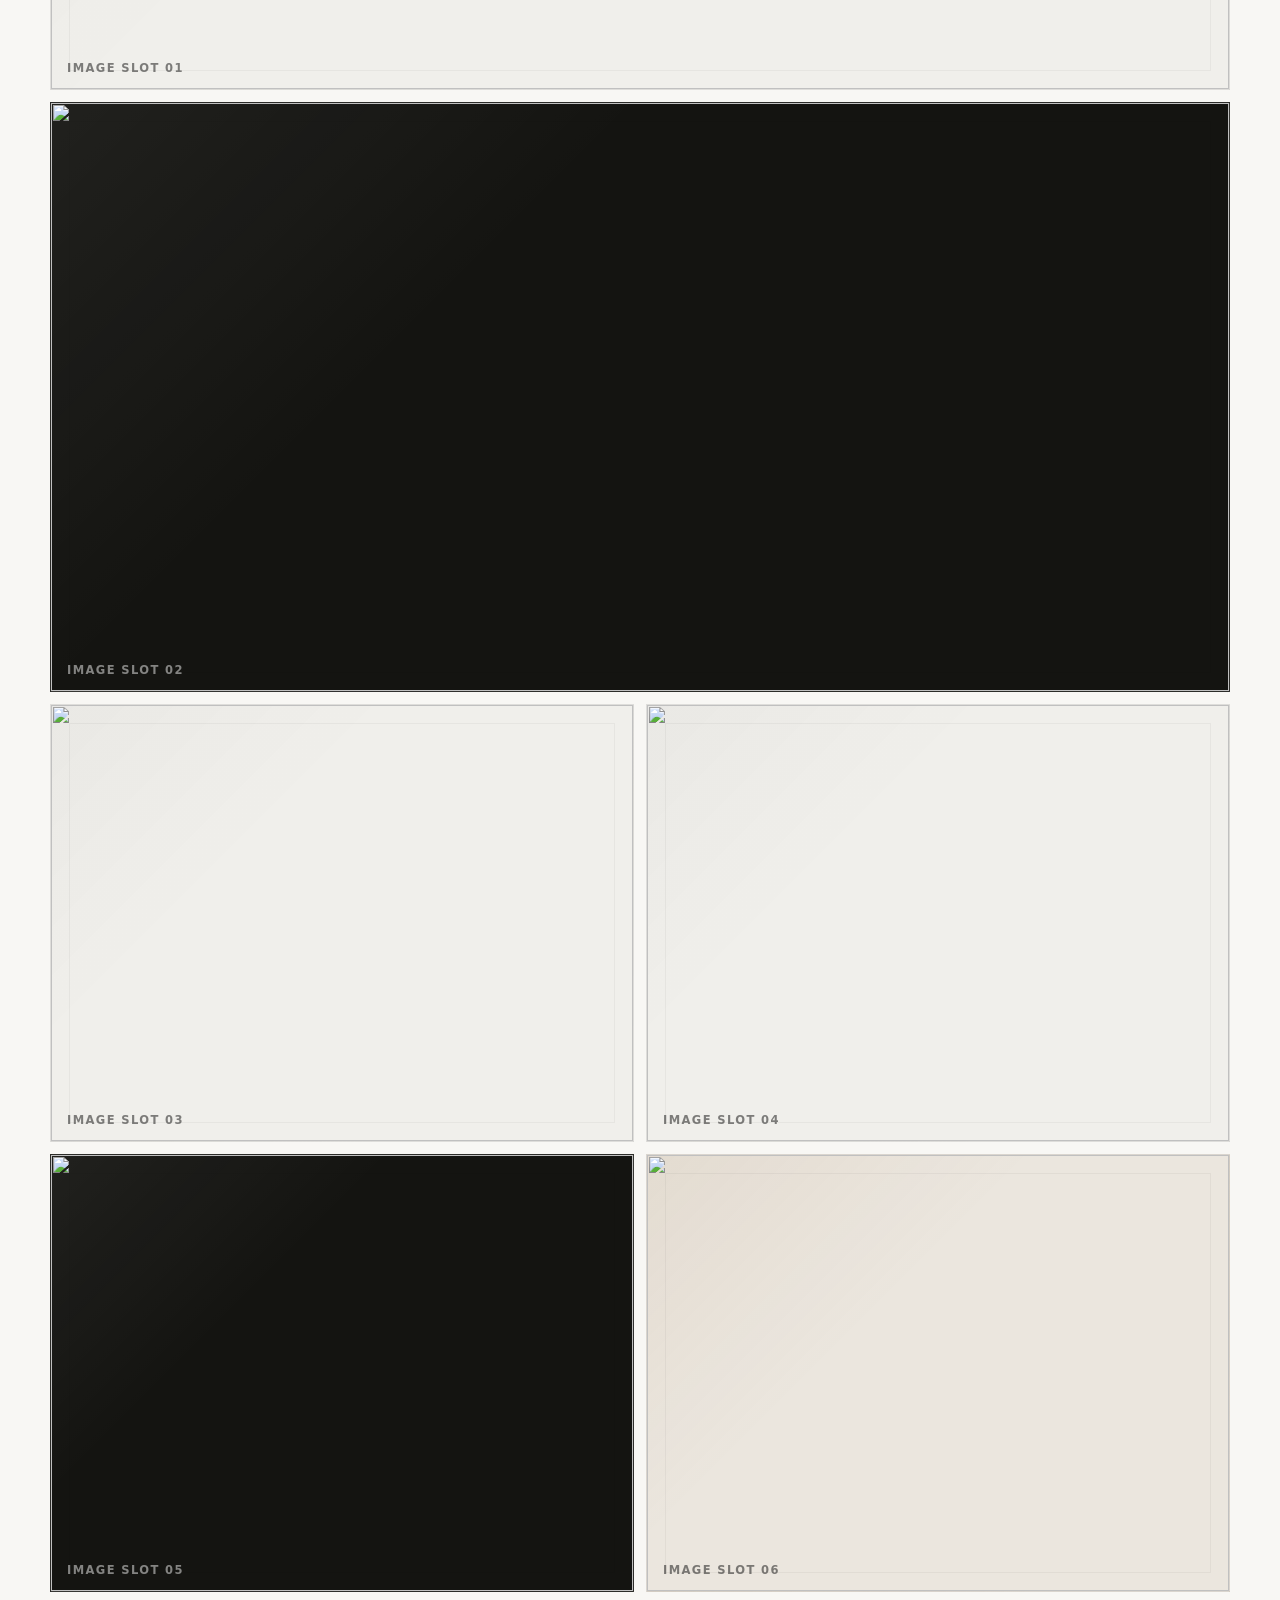
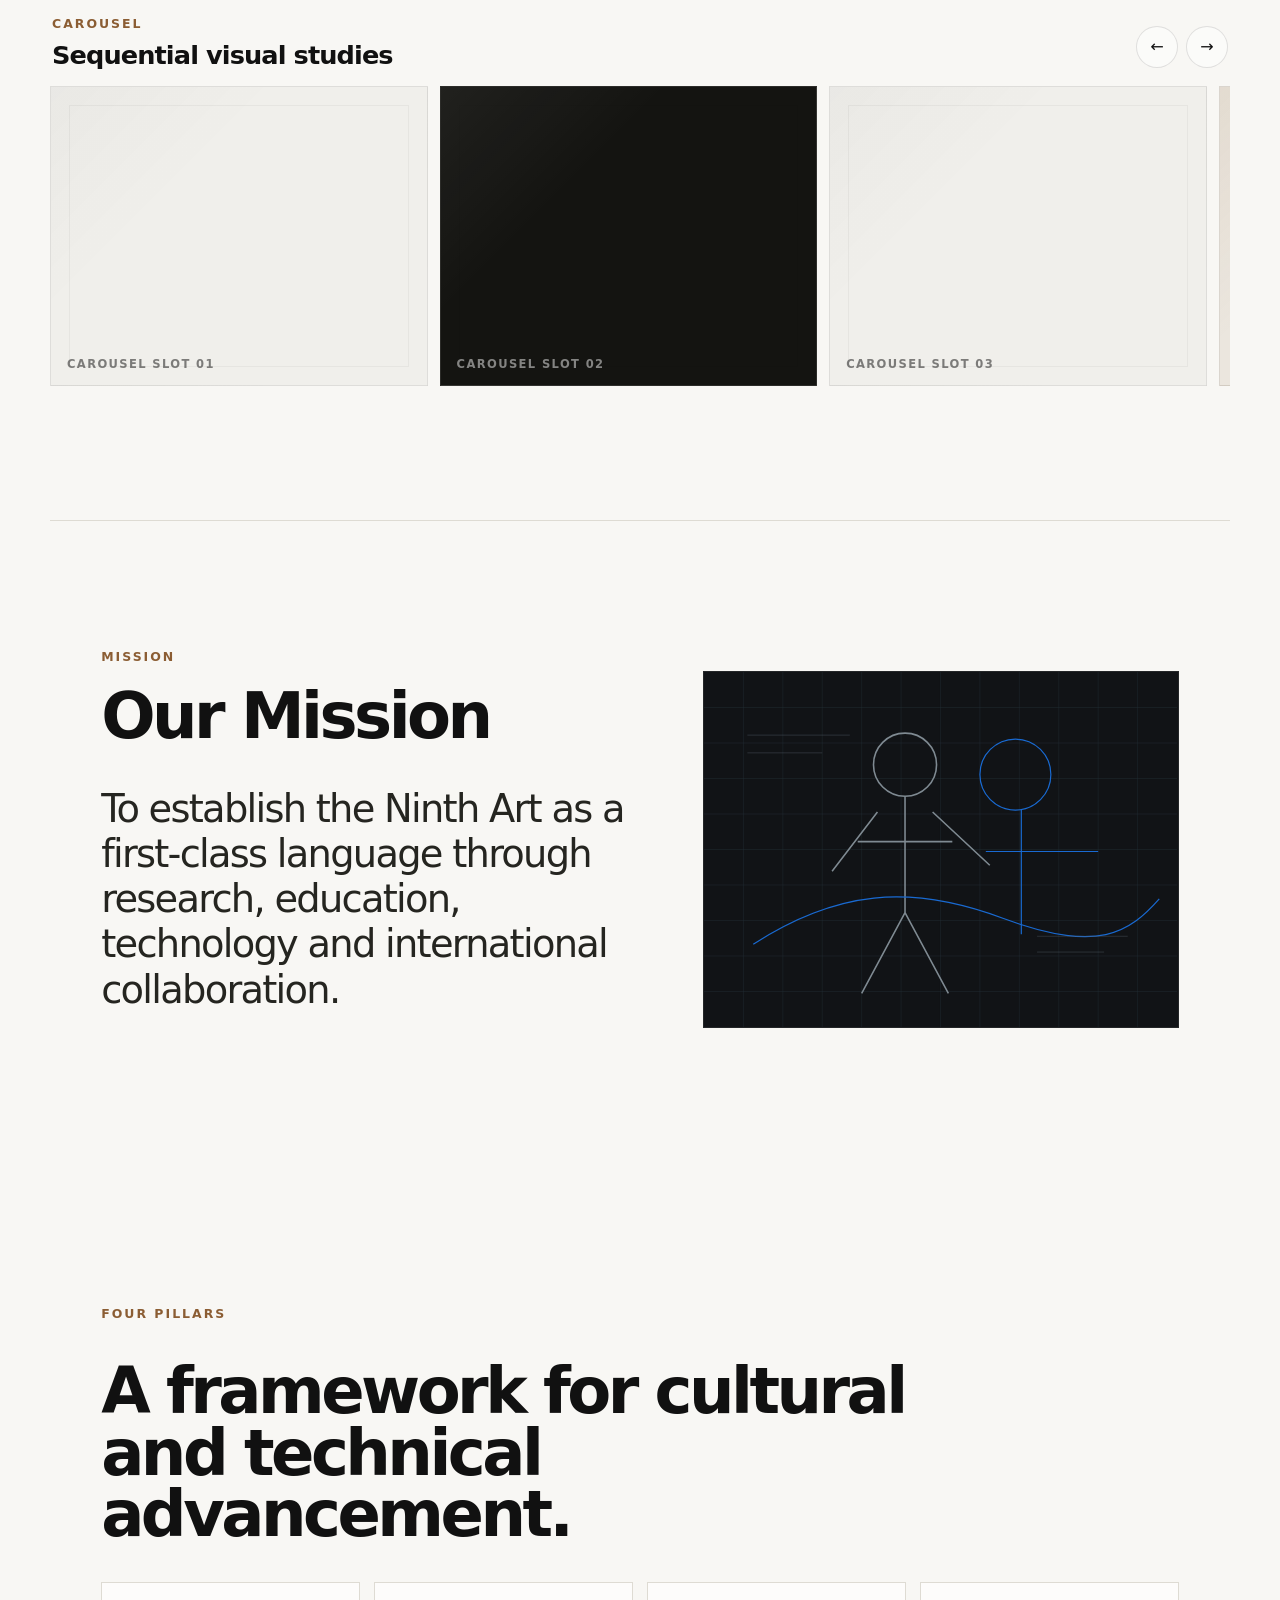
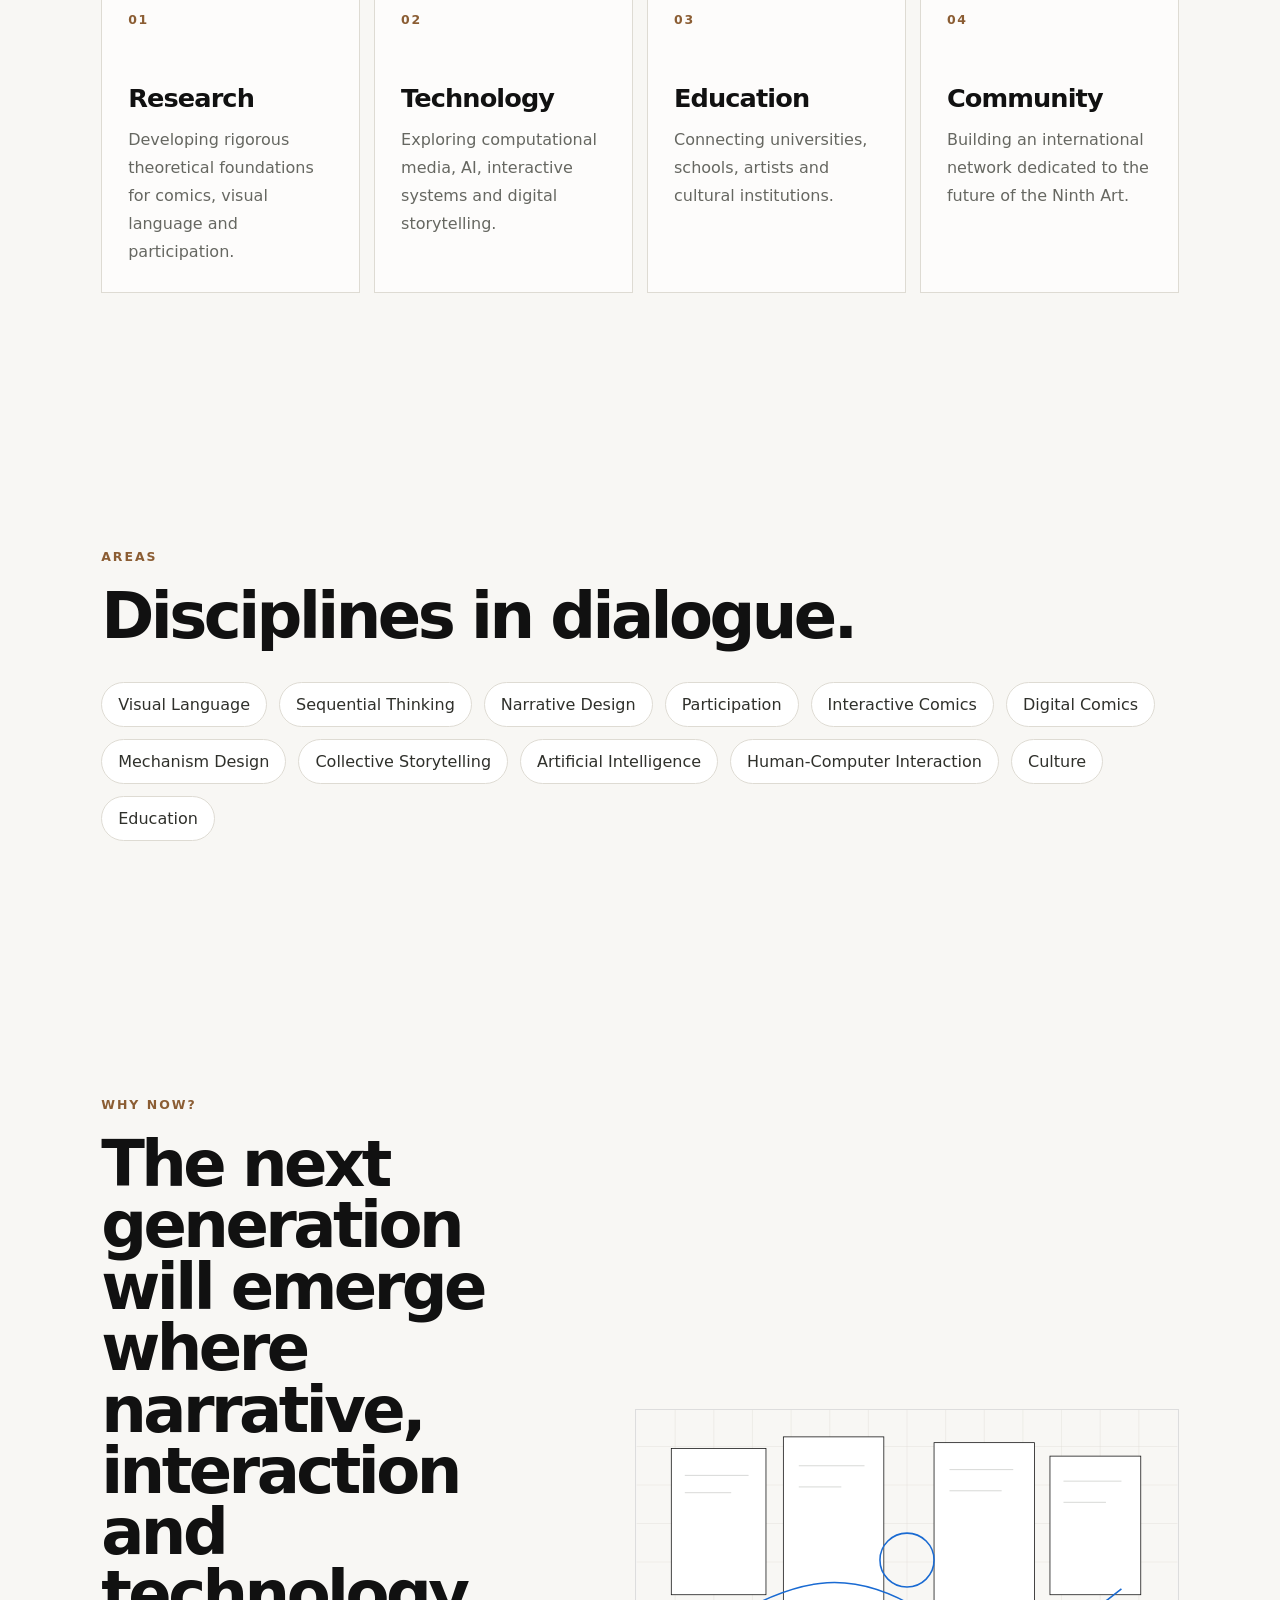
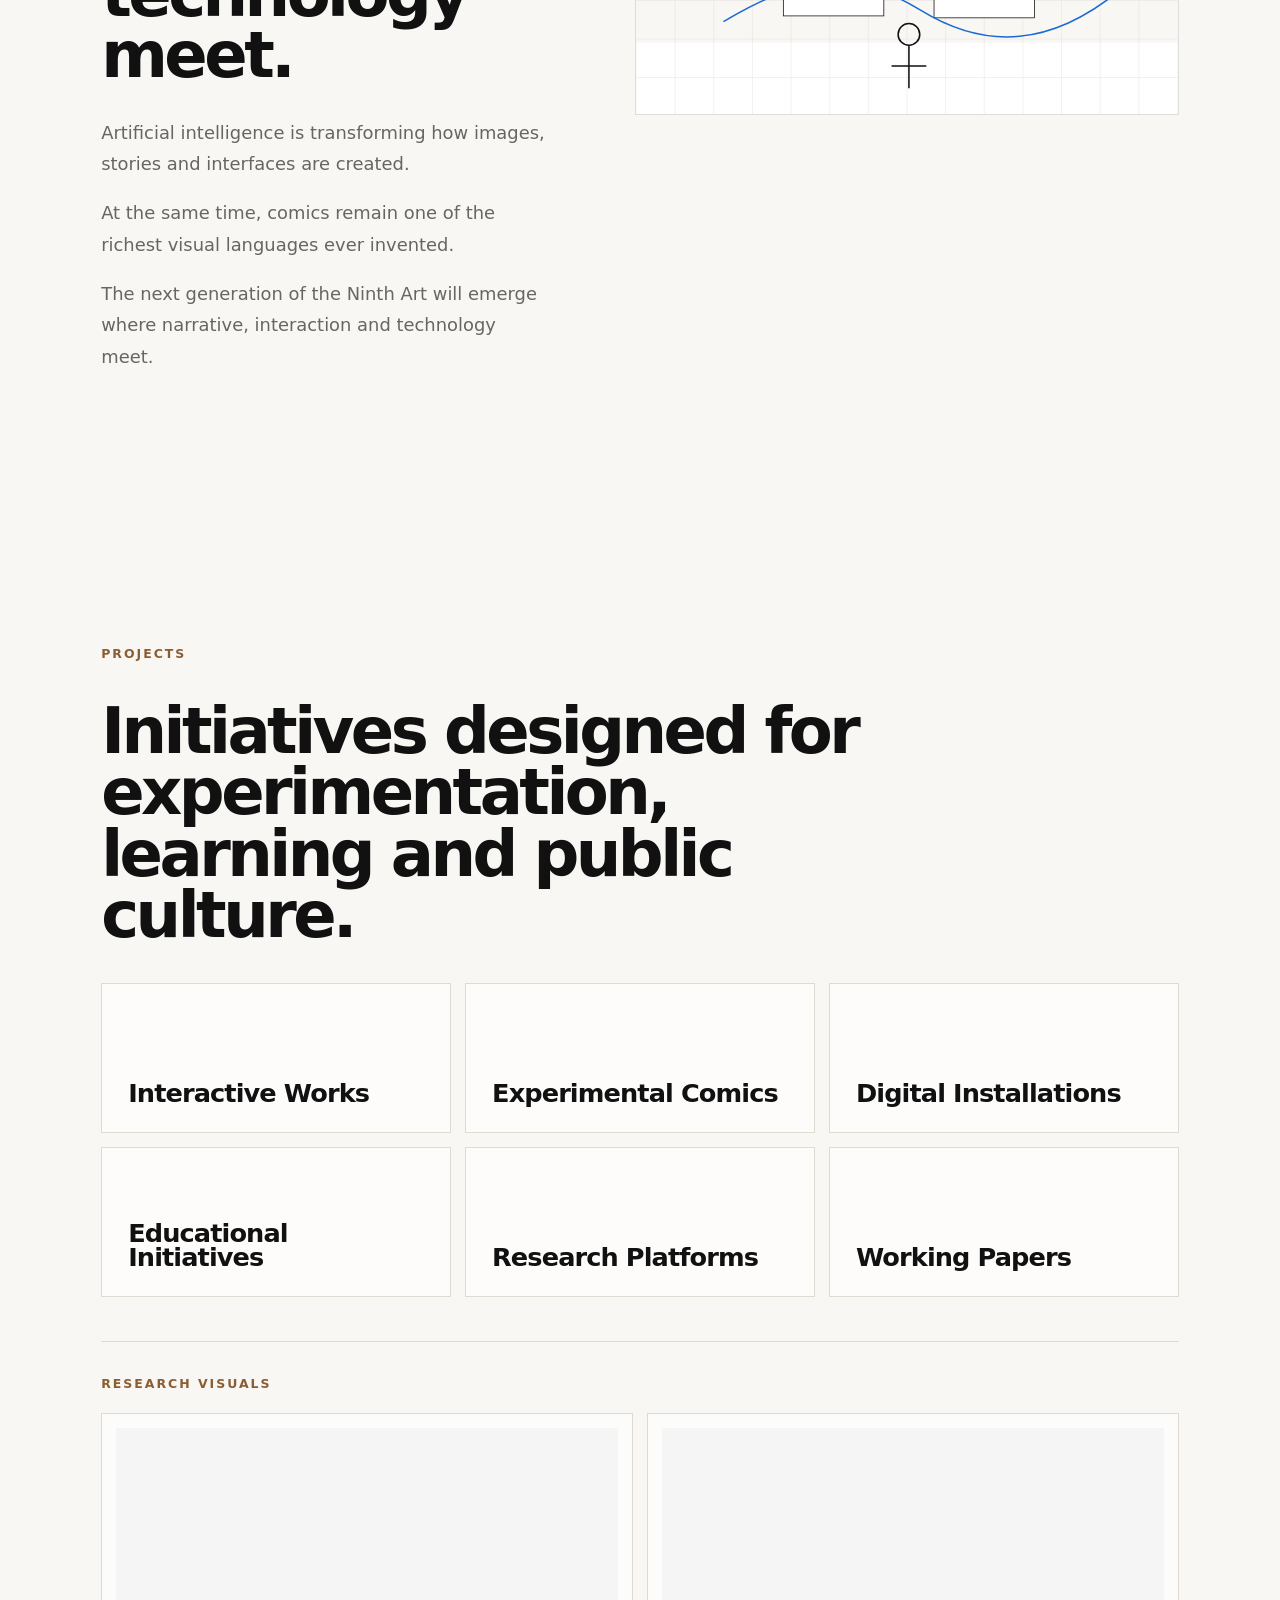
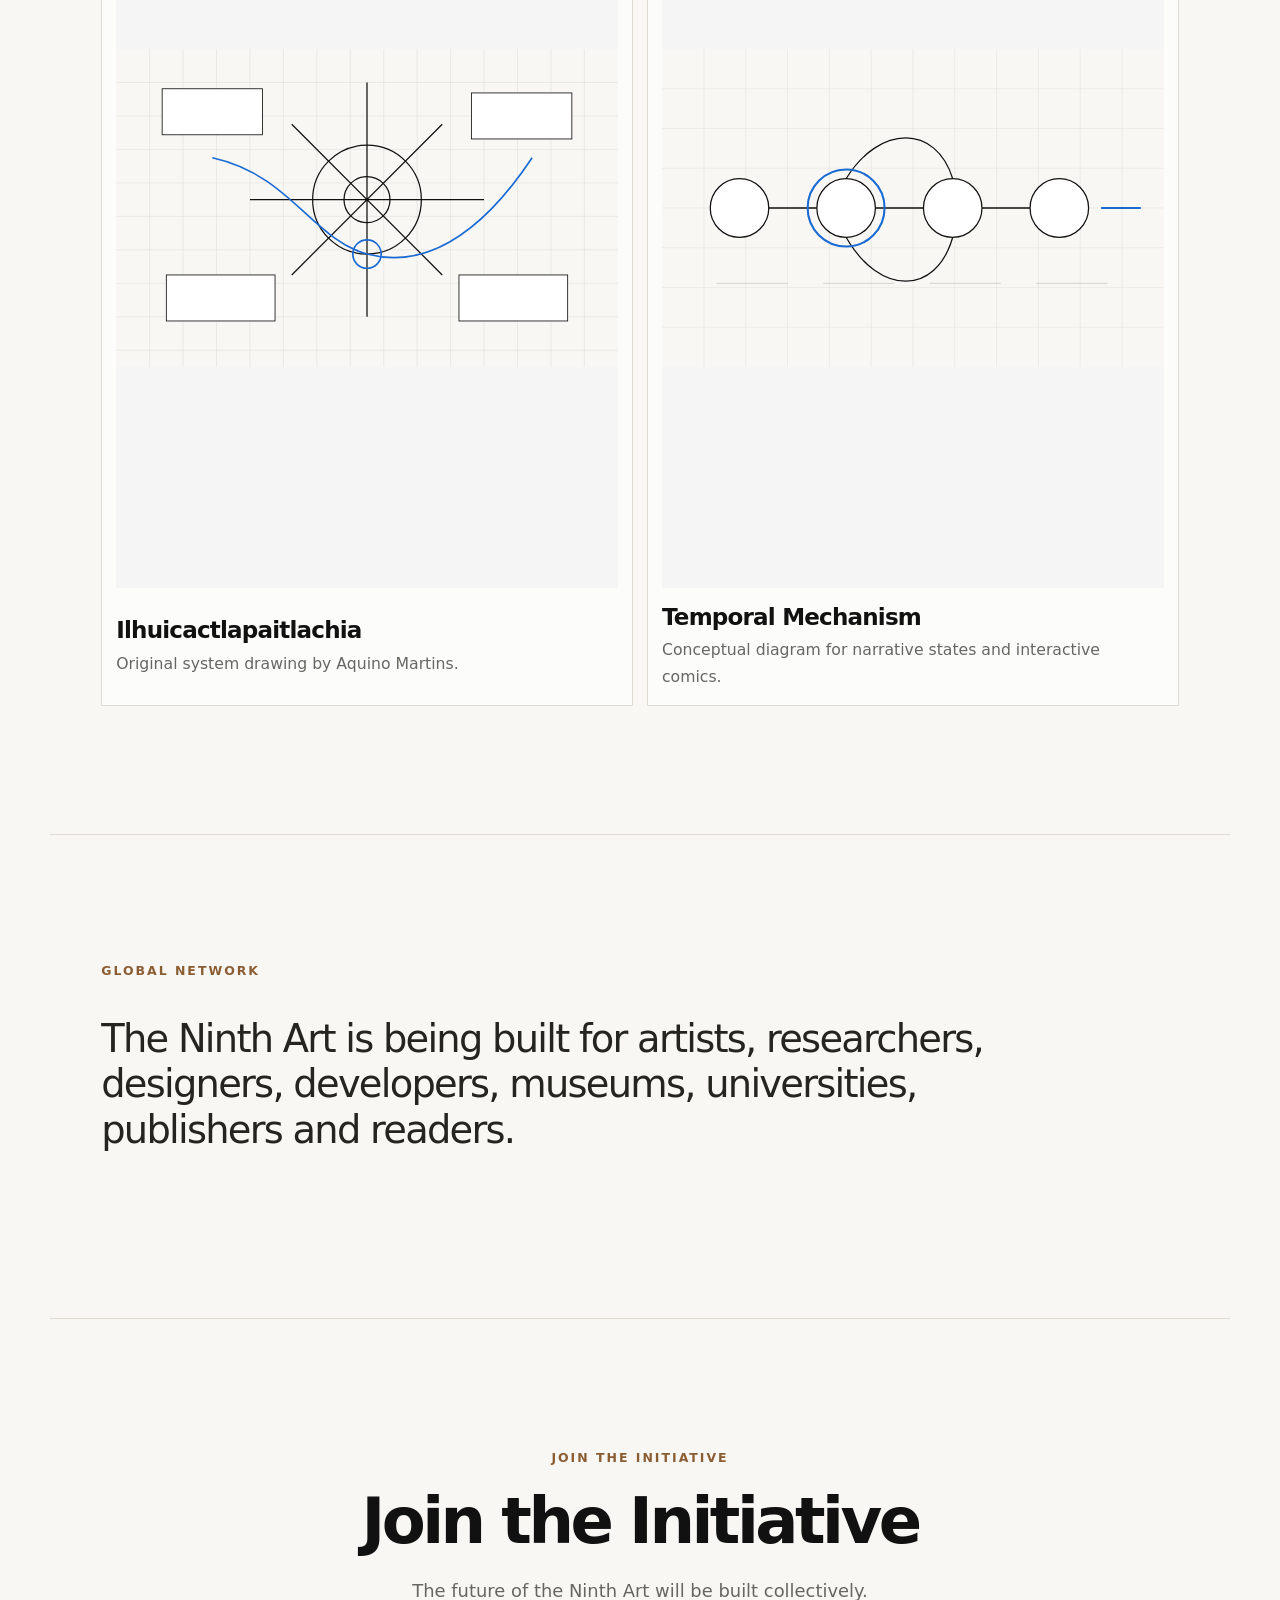
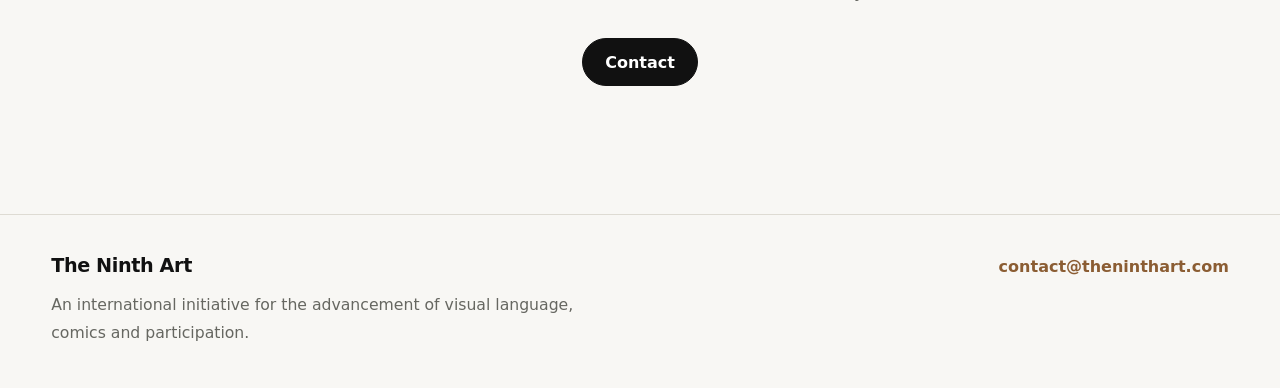
==== commit b23ed674: "Replace raster visuals with compatible SVG assets" ====
--- a/index.html
+++ b/index.html
@@ -46,15 +46,17 @@
           </div>
         </div>
 
-        <div class="sequential-composition reveal" aria-label="Abstract composition inspired by comic panels, gutters and sequential structures">
-          <div class="panel panel-large"></div>
-          <div class="panel panel-tall"></div>
-          <div class="panel panel-small"></div>
-          <div class="panel panel-wide"></div>
-          <div class="panel panel-accent"></div>
-          <div class="flow-line flow-one"></div>
-          <div class="flow-line flow-two"></div>
-        </div>
+        <figure class="visual-block hero-visual reveal">
+          <img
+            class="visual-image"
+            src="/public/images/ninth-art-hero.svg"
+            width="1200"
+            height="900"
+            loading="eager"
+            fetchpriority="high"
+            alt="Abstract exhibition space with comic panels, architectural lines and blue visual accents."
+          />
+        </figure>
       </section>
 
       <section id="manifesto" class="manifesto section-shell reveal">
@@ -67,6 +69,16 @@
             <p>The Ninth Art is still only beginning.</p>
             <p>The Ninth Art is an international initiative dedicated to advancing comics as a complete language for narrative, participation, interaction and human communication.</p>
             <p>We believe the future of comics is not only to tell stories — but to design new ways for people to think, participate and imagine together.</p>
+            <figure class="visual-block section-visual manifesto-visual">
+              <img
+                class="visual-image"
+                src="/public/images/ninth-art-manifesto.svg"
+                width="1400"
+                height="700"
+                loading="lazy"
+                alt="Readers in a landscape surrounded by visual language diagrams and sequential panels."
+              />
+            </figure>
           </div>
         </div>
       </section>
@@ -135,9 +147,21 @@
       </section>
 
       <section id="mission" class="mission section-shell reveal">
-        <div class="section-kicker">Mission</div>
-        <h2>Our Mission</h2>
-        <p class="large-text">To establish the Ninth Art as a first-class language through research, education, technology and international collaboration.</p>
+        <div class="mission-copy">
+          <div class="section-kicker">Mission</div>
+          <h2>Our Mission</h2>
+          <p class="large-text">To establish the Ninth Art as a first-class language through research, education, technology and international collaboration.</p>
+        </div>
+        <figure class="visual-block section-visual mission-visual">
+          <img
+            class="visual-image"
+            src="/public/images/ninth-art-mission.svg"
+            width="1200"
+            height="900"
+            loading="lazy"
+            alt="Technical anatomical diagram over a dark interface system for visual language research."
+          />
+        </figure>
       </section>
 
       <section class="pillars section-shell" aria-labelledby="pillars-title">
@@ -163,13 +187,25 @@
 
       <section class="why-now section-shell reveal">
         <div class="section-kicker">Why Now?</div>
-        <div class="split-section">
-          <h2>The next generation will emerge where narrative, interaction and technology meet.</h2>
-          <div class="prose">
-            <p>Artificial intelligence is transforming how images, stories and interfaces are created.</p>
-            <p>At the same time, comics remain one of the richest visual languages ever invented.</p>
-            <p>The next generation of the Ninth Art will emerge where narrative, interaction and technology meet.</p>
-          </div>
+        <div class="split-section why-now-grid">
+          <div>
+            <h2>The next generation will emerge where narrative, interaction and technology meet.</h2>
+            <div class="prose">
+              <p>Artificial intelligence is transforming how images, stories and interfaces are created.</p>
+              <p>At the same time, comics remain one of the richest visual languages ever invented.</p>
+              <p>The next generation of the Ninth Art will emerge where narrative, interaction and technology meet.</p>
+            </div>
+          </div>
+          <figure class="visual-block section-visual why-now-visual">
+            <img
+              class="visual-image"
+              src="/public/images/ninth-art-why-now.svg"
+              width="1400"
+              height="800"
+              loading="lazy"
+              alt="Futuristic exhibition of comic panels, diagrams and interactive visual systems."
+            />
+          </figure>
         </div>
       </section>
 
@@ -186,6 +222,25 @@
           <article class="project-card reveal"><h3>Research Platforms</h3></article>
           <article class="project-card reveal"><h3>Working Papers</h3></article>
         </div>
+        <div class="research-visuals reveal" aria-labelledby="research-visuals-title">
+          <div class="section-kicker">Research Visuals</div>
+          <div class="research-visual-grid">
+            <article class="research-visual-card">
+              <img src="/public/images/ninth-art-original-diagram.svg" width="1200" height="760" loading="lazy" alt="Original technical drawing of Ilhuicactlapaitlachia by Aquino Martins." />
+              <div>
+                <h3 id="research-visuals-title">Ilhuicactlapaitlachia</h3>
+                <p>Original system drawing by Aquino Martins.</p>
+              </div>
+            </article>
+            <article class="research-visual-card">
+              <img src="/public/images/ninth-art-temporal-mechanism.svg" width="1200" height="760" loading="lazy" alt="Diagram of narrative states, readers and temporal mechanisms in the Ninth Art." />
+              <div>
+                <h3>Temporal Mechanism</h3>
+                <p>Conceptual diagram for narrative states and interactive comics.</p>
+              </div>
+            </article>
+          </div>
+        </div>
       </section>
 
       <section class="network section-shell reveal">
--- a/styles.css
+++ b/styles.css
@@ -290,58 +290,28 @@
   display: flex;
   gap: 12px;
   overflow-x: auto;
-  padding-bottom: 0;
+  padding-bottom: 6px;
   scroll-padding-left: 0;
   scroll-snap-type: x mandatory;
   scroll-behavior: smooth;
-  scrollbar-width: none;
-  -ms-overflow-style: none;
+  scrollbar-width: thin;
+  scrollbar-color: rgba(17, 17, 17, 0.22) transparent;
 }
 
 .visual-carousel::-webkit-scrollbar {
-  display: none;
+  height: 6px;
+}
+
+.visual-carousel::-webkit-scrollbar-thumb {
+  border-radius: 999px;
+  background: rgba(17, 17, 17, 0.2);
 }
 
 .visual-carousel-item {
-  flex: 0 0 min(72vw, 720px);
-  min-height: 0;
-  aspect-ratio: 2 / 1;
+  flex: 0 0 32%;
+  min-height: 300px;
+  aspect-ratio: 4 / 3;
   scroll-snap-align: start;
-}
-
-.visual-carousel-item img {
-  width: 100%;
-  height: 100%;
-  object-fit: cover;
-}
-
-.visual-carousel-dots {
-  display: flex;
-  justify-content: center;
-  align-items: center;
-  gap: 14px;
-  margin-top: 2px;
-}
-
-.visual-carousel-dot {
-  width: 8px;
-  height: 8px;
-  border: 0;
-  border-radius: 999px;
-  padding: 0;
-  background: rgba(0, 0, 0, 0.38);
-  cursor: pointer;
-  transition: width 220ms ease, background 220ms ease, opacity 220ms ease;
-}
-
-.visual-carousel-dot.is-active {
-  width: 32px;
-  background: #000;
-}
-
-.visual-carousel-dot:focus-visible {
-  outline: 2px solid #000;
-  outline-offset: 4px;
 }
 
 @media (max-width: 1024px) {
@@ -355,7 +325,7 @@
   }
 
   .visual-carousel-item {
-    flex-basis: 76vw;
+    flex-basis: 48%;
   }
 }
 
@@ -395,8 +365,8 @@
   }
 
   .visual-carousel-item {
-    flex-basis: 88vw;
-    aspect-ratio: 16 / 9;
+    flex-basis: 88%;
+    min-height: 250px;
   }
 
   .image-slot figcaption {
@@ -404,3 +374,135 @@
     bottom: 12px;
   }
 }
+
+.visual-block {
+  margin: 0;
+  overflow: hidden;
+  border: 1px solid rgba(17, 17, 17, 0.1);
+  background: var(--paper);
+}
+
+.visual-image {
+  display: block;
+  width: 100%;
+  height: auto;
+  object-fit: cover;
+}
+
+.hero-visual {
+  aspect-ratio: 4 / 3;
+  background: #f5f5f2;
+}
+
+.hero-visual .visual-image {
+  height: 100%;
+  object-fit: cover;
+}
+
+.section-visual {
+  margin-top: 34px;
+}
+
+.manifesto-visual {
+  aspect-ratio: 16 / 9;
+}
+
+.manifesto-visual .visual-image,
+.why-now-visual .visual-image {
+  height: 100%;
+  object-fit: cover;
+}
+
+.mission {
+  display: grid;
+  grid-template-columns: minmax(0, 1.05fr) minmax(280px, 0.95fr);
+  align-items: center;
+  gap: clamp(34px, 6vw, 76px);
+}
+
+.mission-visual {
+  margin-top: 0;
+  aspect-ratio: 4 / 3;
+  border-color: rgba(255, 255, 255, 0.08);
+  background: #111316;
+}
+
+.mission-visual .visual-image {
+  height: 100%;
+  object-fit: contain;
+}
+
+.why-now-grid {
+  grid-template-columns: minmax(0, 0.9fr) minmax(320px, 1.1fr);
+  align-items: center;
+}
+
+.why-now-grid .prose {
+  margin-top: 30px;
+}
+
+.why-now-visual {
+  margin-top: 0;
+  aspect-ratio: 16 / 9;
+  background: #f5f5f5;
+}
+
+.research-visuals {
+  margin-top: 44px;
+  padding-top: 34px;
+  border-top: 1px solid var(--line);
+}
+
+.research-visual-grid {
+  display: grid;
+  grid-template-columns: repeat(2, minmax(0, 1fr));
+  gap: 14px;
+}
+
+.research-visual-card {
+  display: grid;
+  gap: 18px;
+  padding: 14px;
+  border: 1px solid var(--line);
+  background: rgba(255, 255, 255, 0.62);
+}
+
+.research-visual-card img {
+  display: block;
+  width: 100%;
+  aspect-ratio: 16 / 10;
+  object-fit: contain;
+  background: #f5f5f5;
+}
+
+.research-visual-card h3 {
+  font-size: clamp(1.2rem, 1.8vw, 1.55rem);
+}
+
+.research-visual-card p {
+  margin: 8px 0 0;
+  font-size: 0.98rem;
+}
+
+@media (max-width: 900px) {
+  .mission,
+  .why-now-grid {
+    grid-template-columns: 1fr;
+  }
+
+  .hero-visual,
+  .mission-visual,
+  .why-now-visual {
+    margin-top: 32px;
+  }
+}
+
+@media (max-width: 560px) {
+  .research-visual-grid {
+    grid-template-columns: 1fr;
+  }
+
+  .section-visual {
+    margin-top: 32px;
+  }
+}
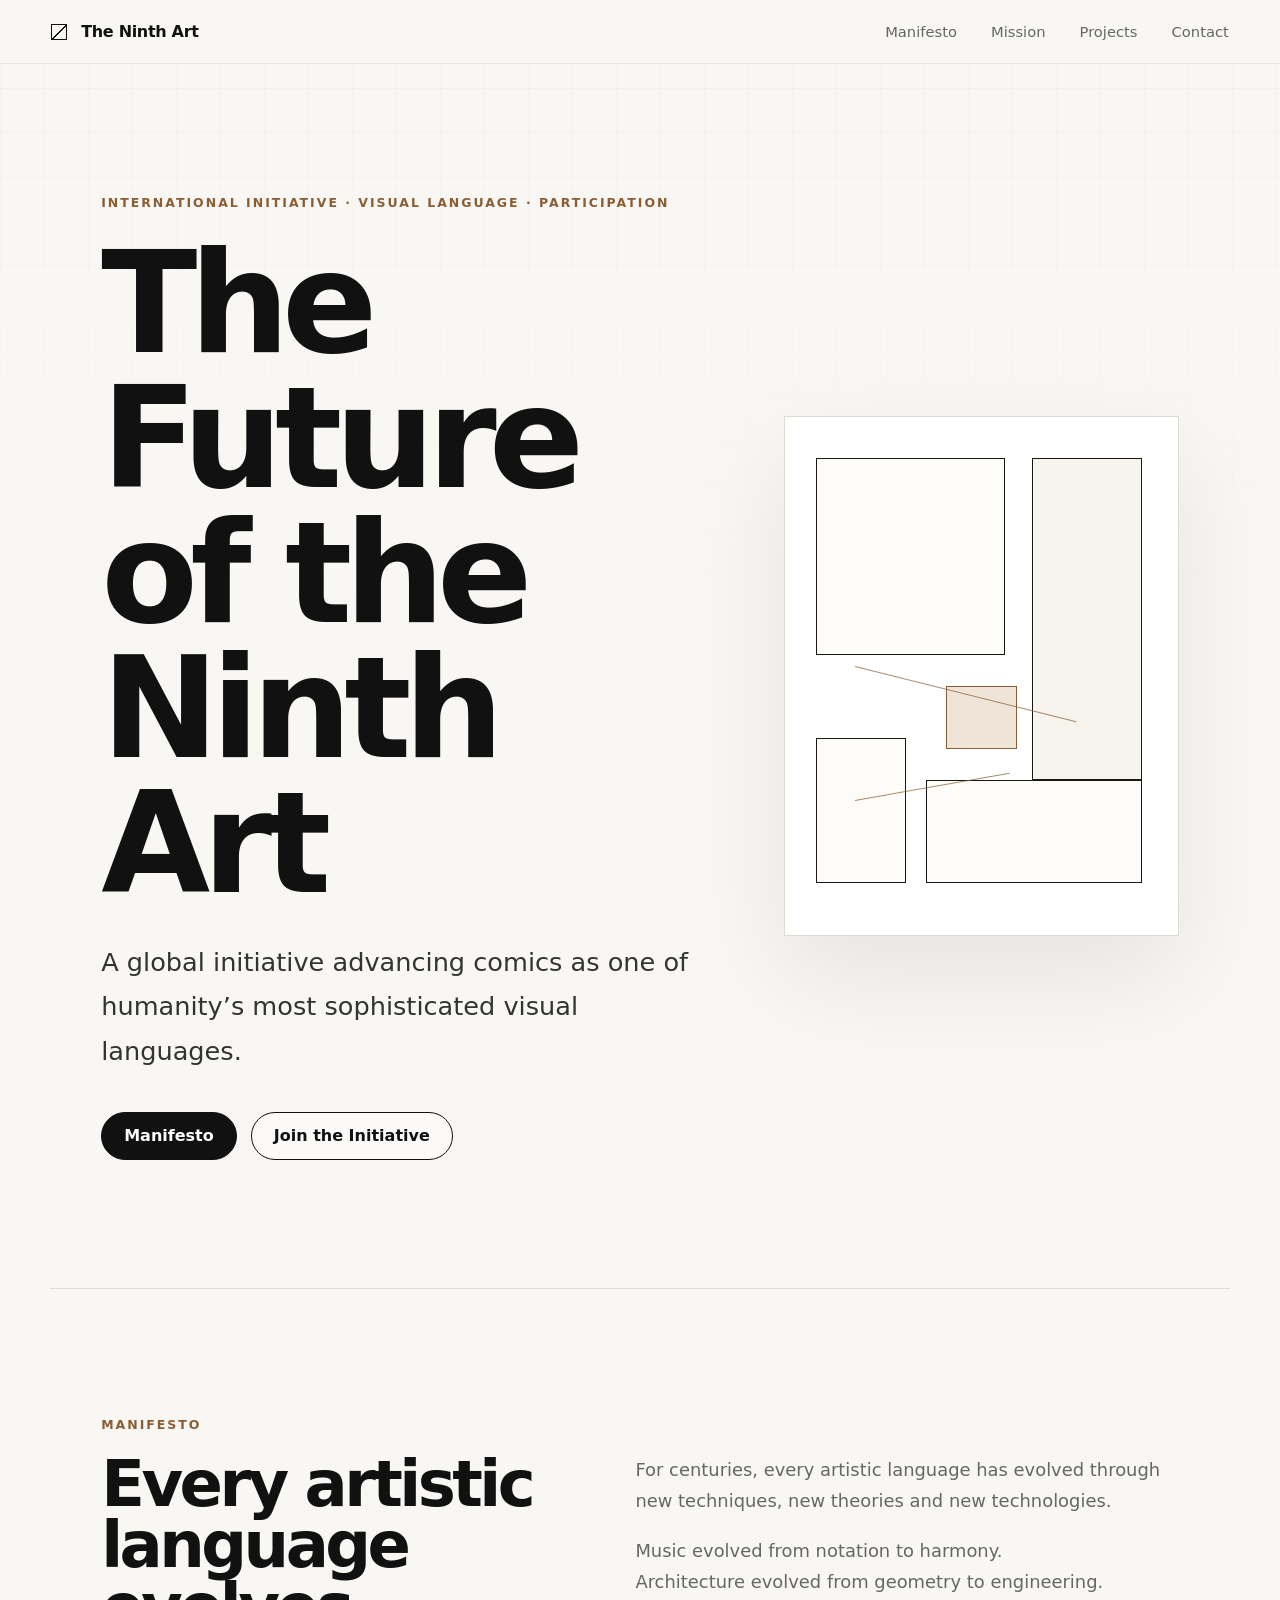
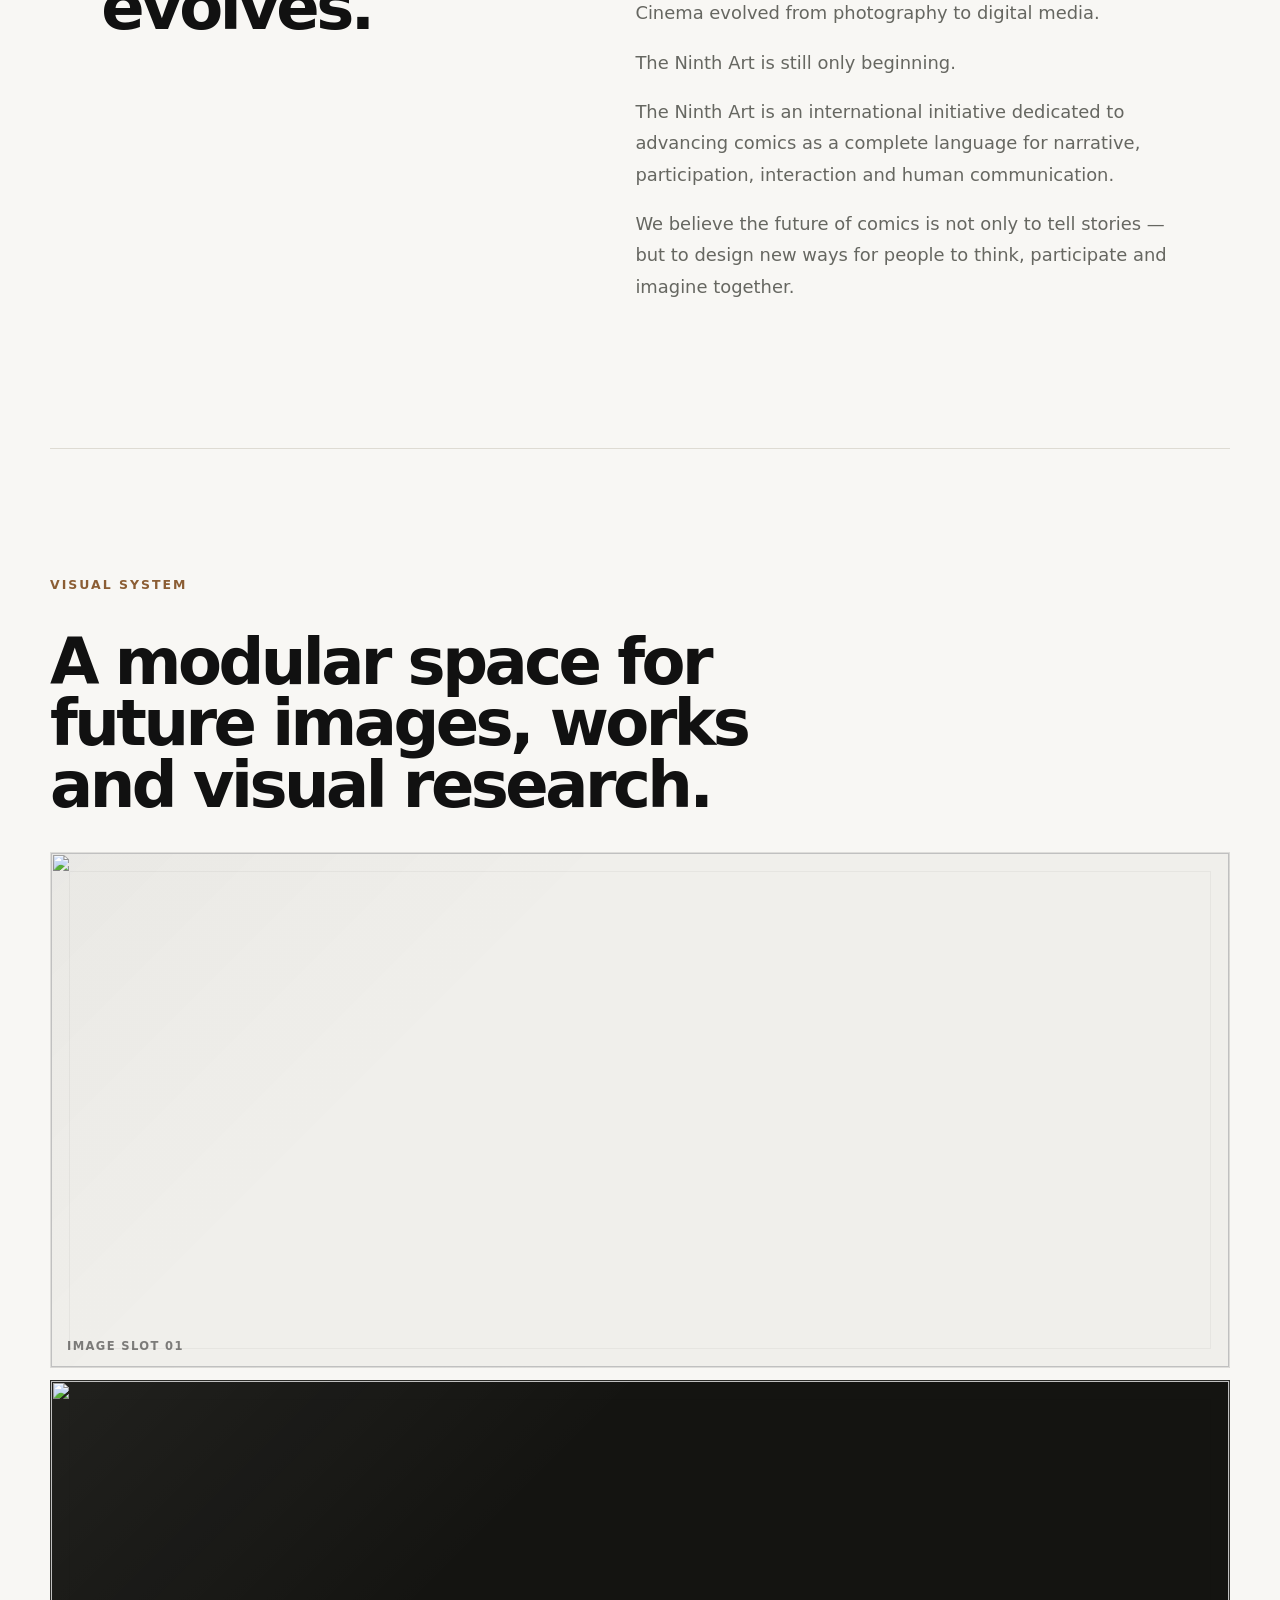
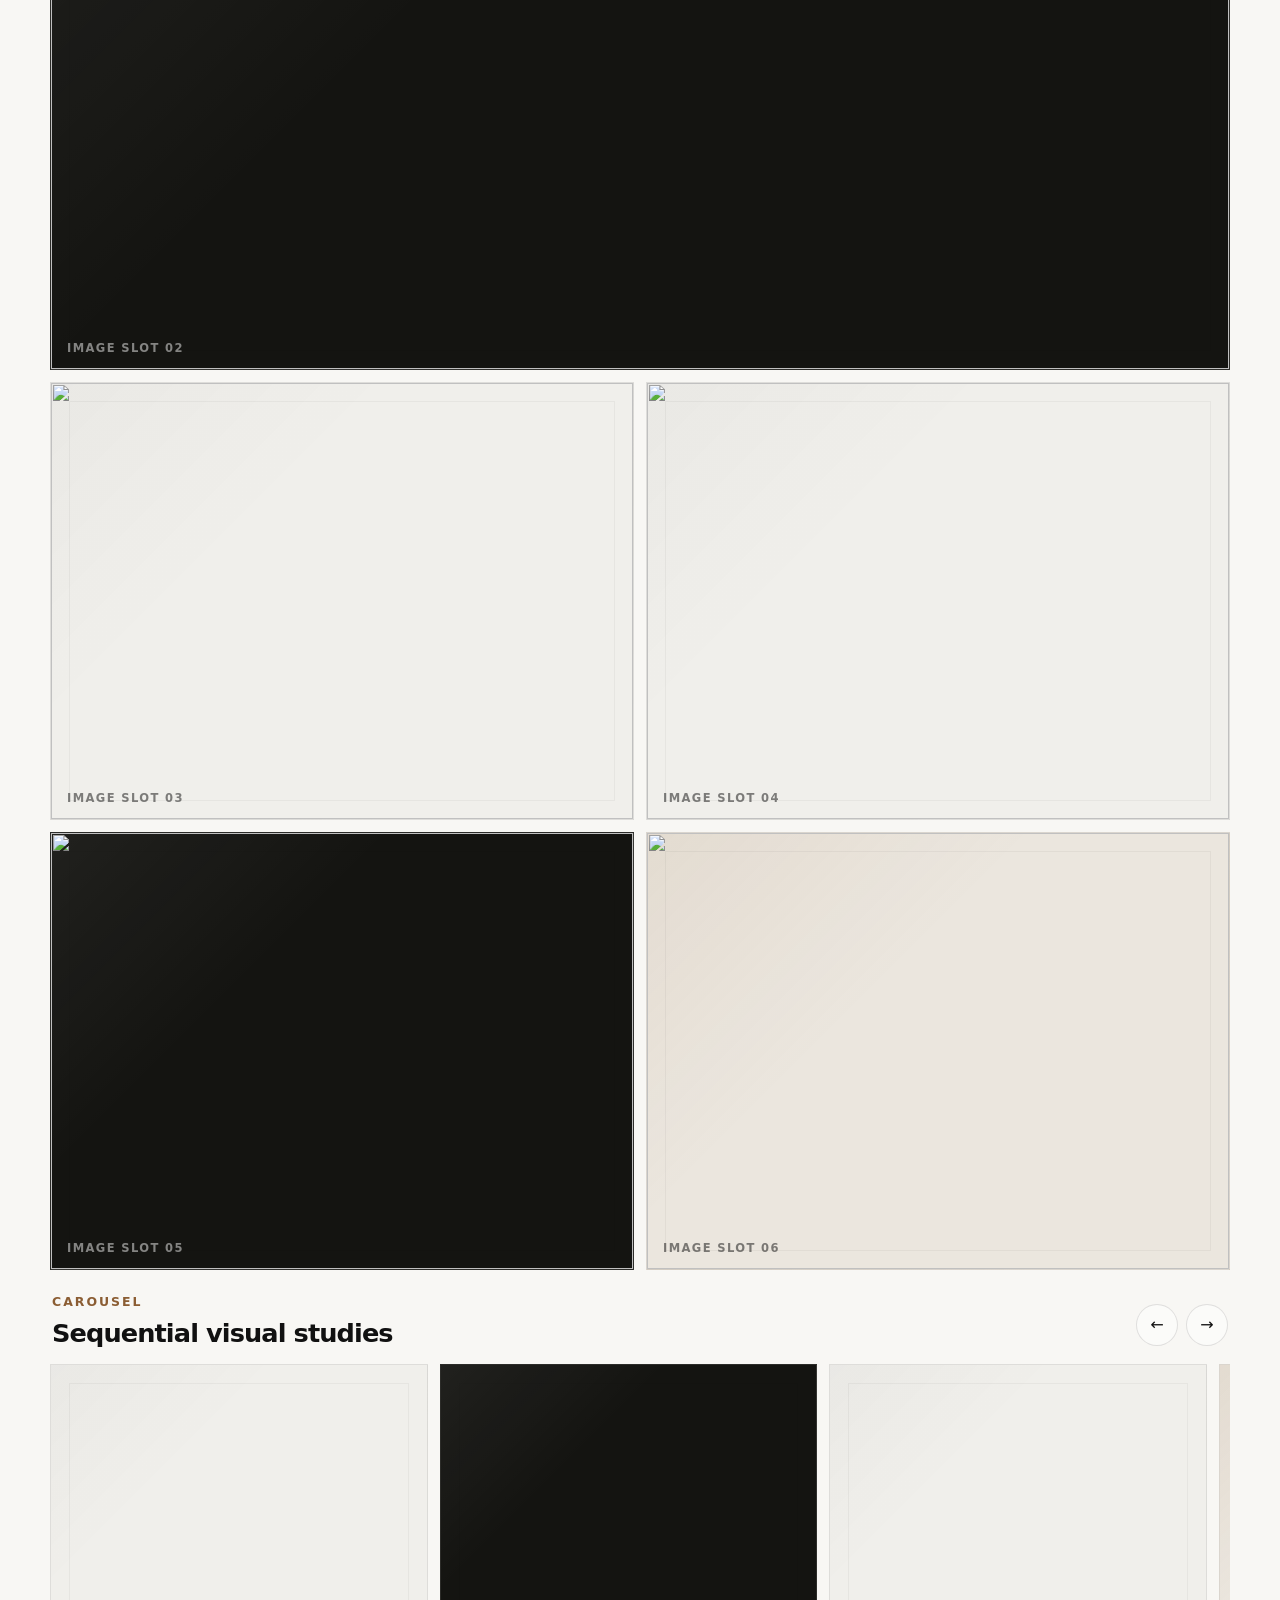
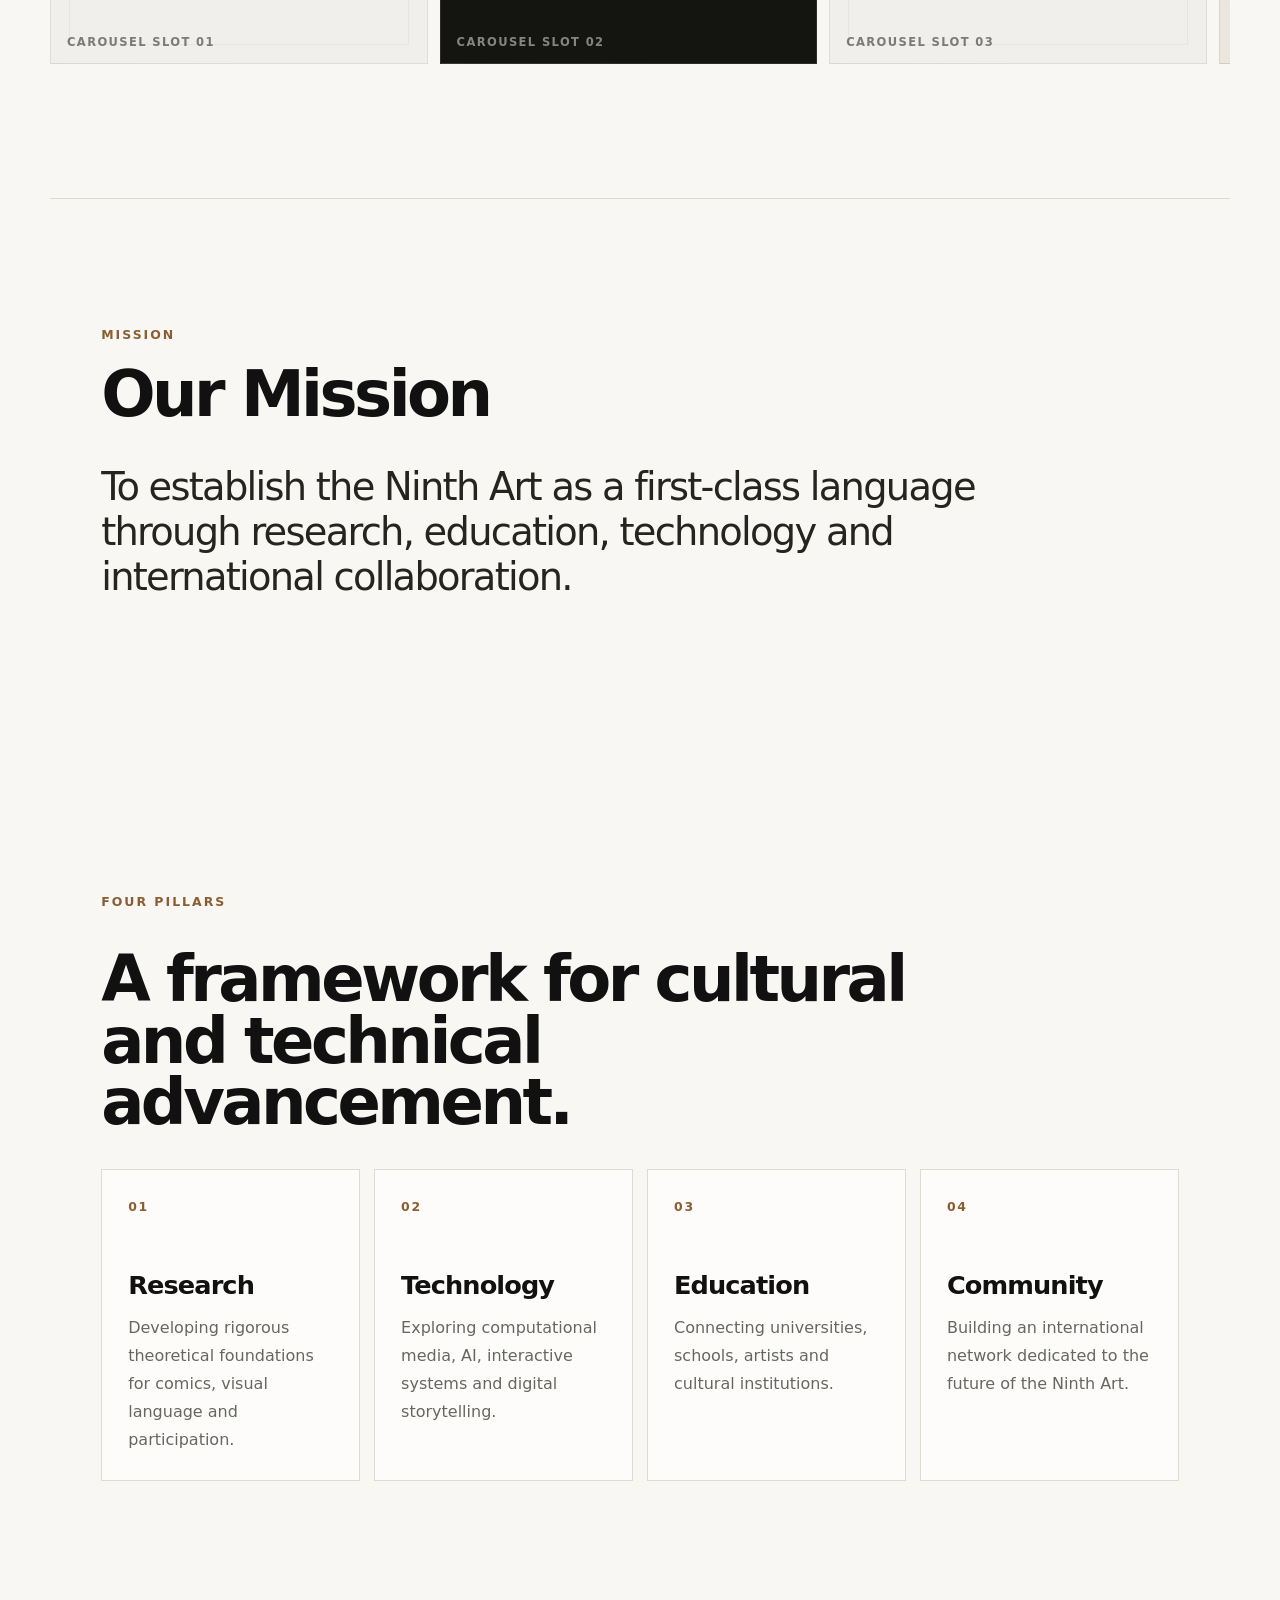
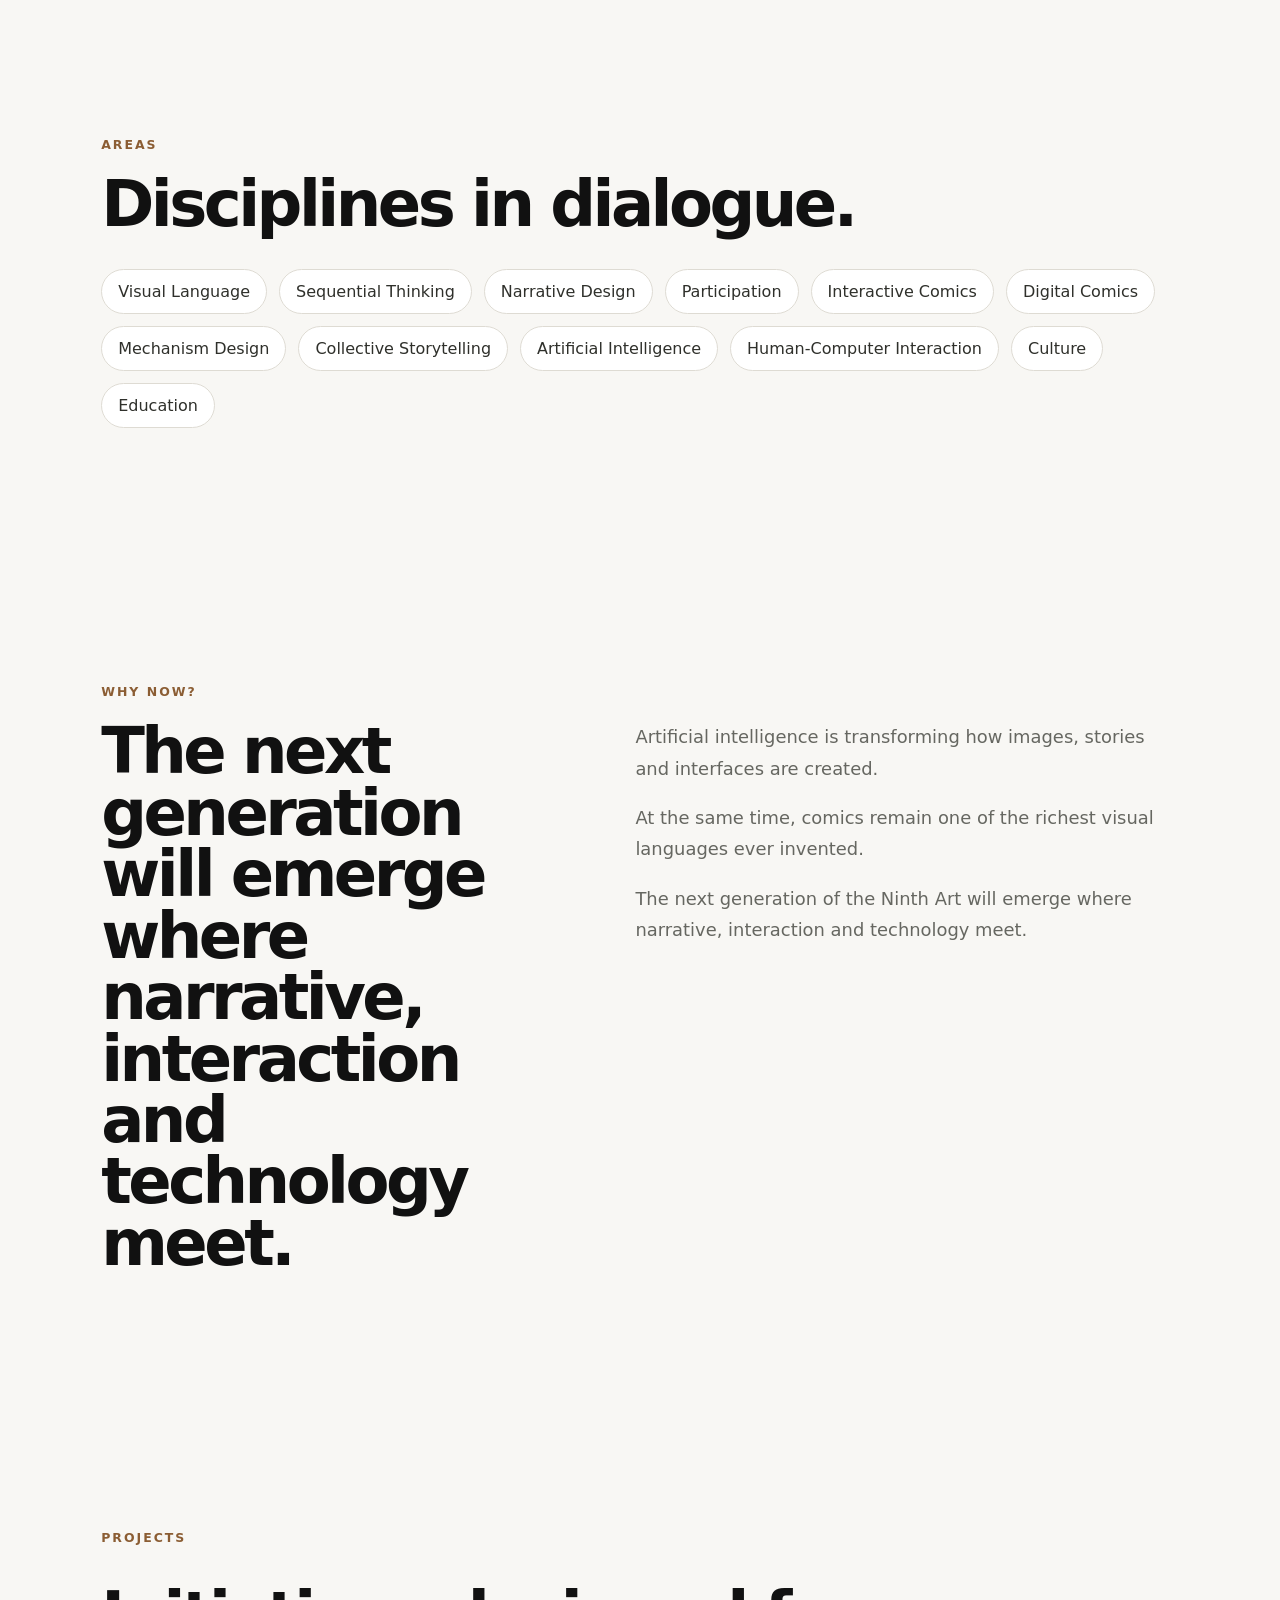
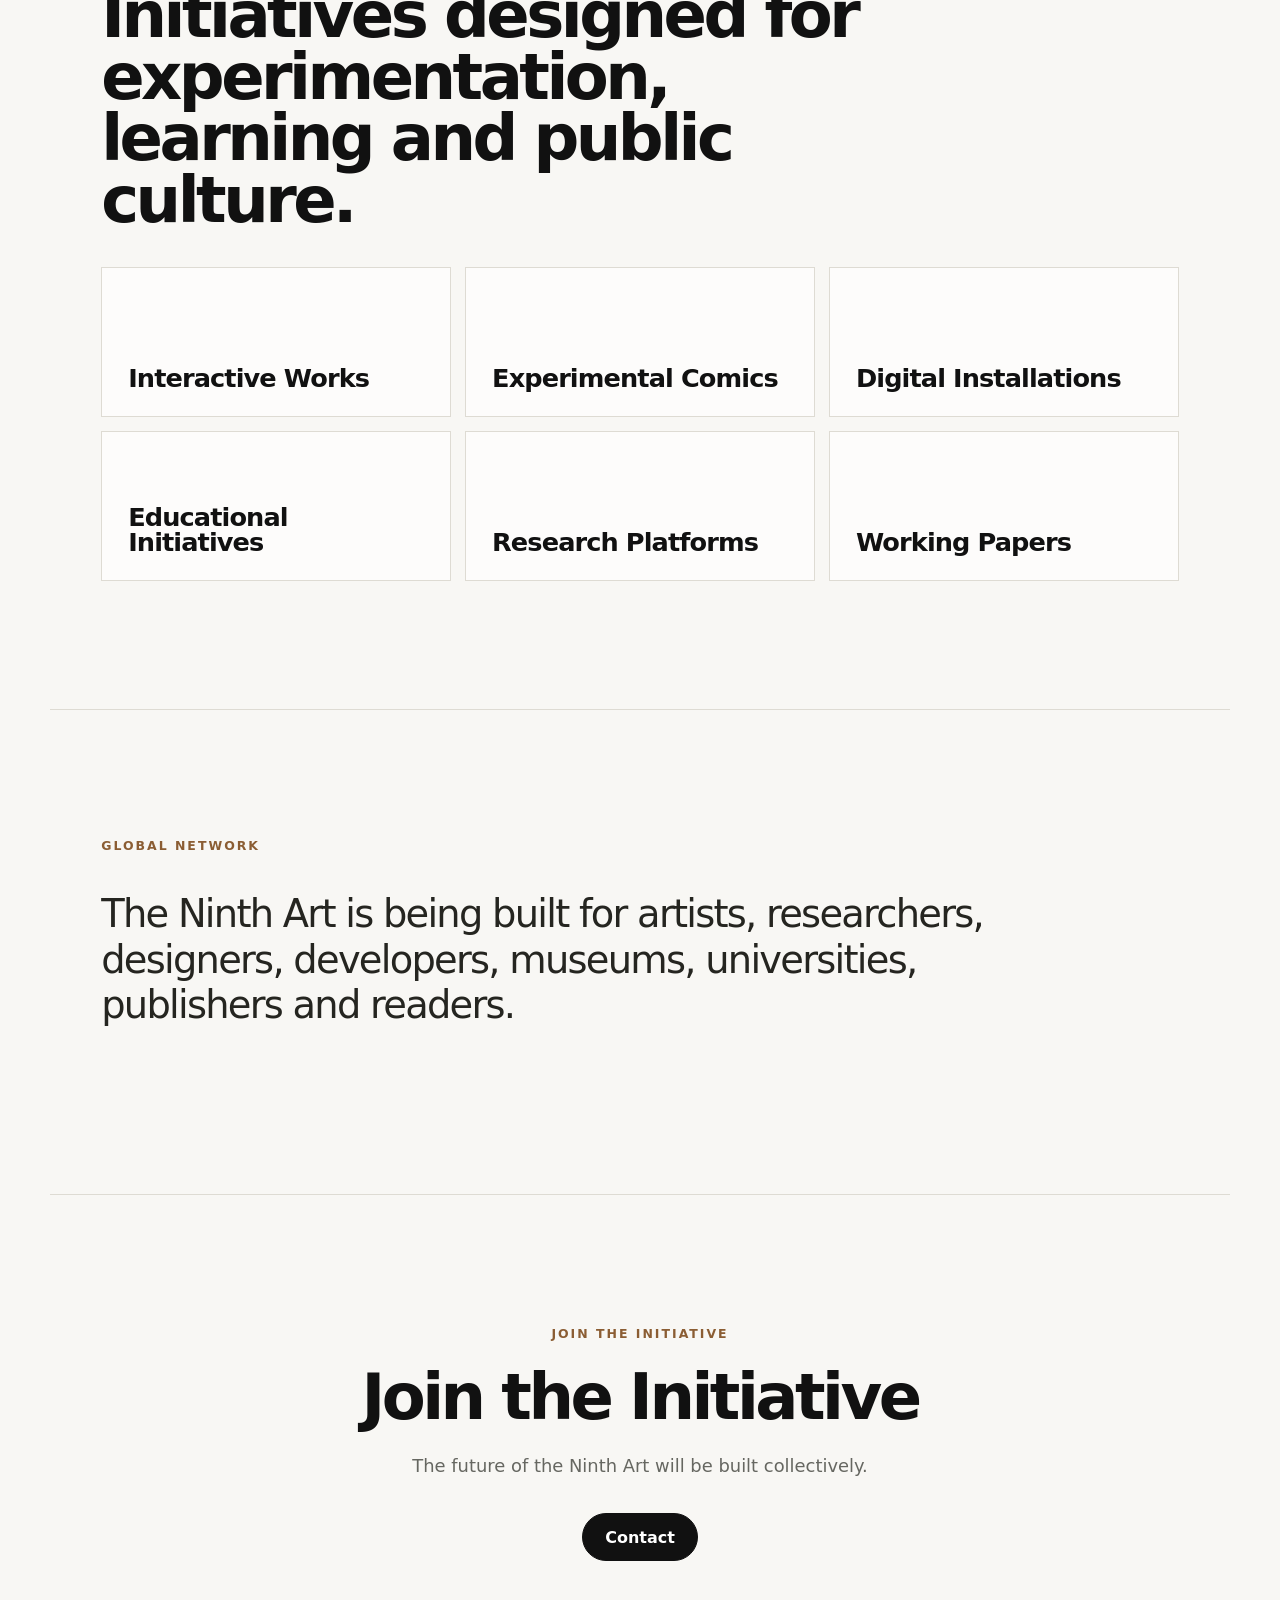
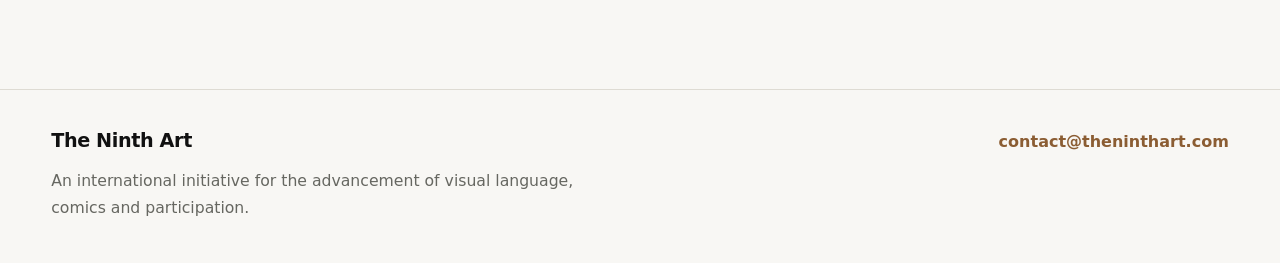
==== commit 4811265d: "Revert "Add SVG visuals and responsive layout/CSS for hero, manifesto, mission, why‑now and research" ====
--- a/index.html
+++ b/index.html
@@ -46,17 +46,15 @@
           </div>
         </div>
 
-        <figure class="visual-block hero-visual reveal">
-          <img
-            class="visual-image"
-            src="/public/images/ninth-art-hero.svg"
-            width="1200"
-            height="900"
-            loading="eager"
-            fetchpriority="high"
-            alt="Abstract exhibition space with comic panels, architectural lines and blue visual accents."
-          />
-        </figure>
+        <div class="sequential-composition reveal" aria-label="Abstract composition inspired by comic panels, gutters and sequential structures">
+          <div class="panel panel-large"></div>
+          <div class="panel panel-tall"></div>
+          <div class="panel panel-small"></div>
+          <div class="panel panel-wide"></div>
+          <div class="panel panel-accent"></div>
+          <div class="flow-line flow-one"></div>
+          <div class="flow-line flow-two"></div>
+        </div>
       </section>
 
       <section id="manifesto" class="manifesto section-shell reveal">
@@ -69,16 +67,6 @@
             <p>The Ninth Art is still only beginning.</p>
             <p>The Ninth Art is an international initiative dedicated to advancing comics as a complete language for narrative, participation, interaction and human communication.</p>
             <p>We believe the future of comics is not only to tell stories — but to design new ways for people to think, participate and imagine together.</p>
-            <figure class="visual-block section-visual manifesto-visual">
-              <img
-                class="visual-image"
-                src="/public/images/ninth-art-manifesto.svg"
-                width="1400"
-                height="700"
-                loading="lazy"
-                alt="Readers in a landscape surrounded by visual language diagrams and sequential panels."
-              />
-            </figure>
           </div>
         </div>
       </section>
@@ -147,21 +135,9 @@
       </section>
 
       <section id="mission" class="mission section-shell reveal">
-        <div class="mission-copy">
-          <div class="section-kicker">Mission</div>
-          <h2>Our Mission</h2>
-          <p class="large-text">To establish the Ninth Art as a first-class language through research, education, technology and international collaboration.</p>
-        </div>
-        <figure class="visual-block section-visual mission-visual">
-          <img
-            class="visual-image"
-            src="/public/images/ninth-art-mission.svg"
-            width="1200"
-            height="900"
-            loading="lazy"
-            alt="Technical anatomical diagram over a dark interface system for visual language research."
-          />
-        </figure>
+        <div class="section-kicker">Mission</div>
+        <h2>Our Mission</h2>
+        <p class="large-text">To establish the Ninth Art as a first-class language through research, education, technology and international collaboration.</p>
       </section>
 
       <section class="pillars section-shell" aria-labelledby="pillars-title">
@@ -187,25 +163,13 @@
 
       <section class="why-now section-shell reveal">
         <div class="section-kicker">Why Now?</div>
-        <div class="split-section why-now-grid">
-          <div>
-            <h2>The next generation will emerge where narrative, interaction and technology meet.</h2>
-            <div class="prose">
-              <p>Artificial intelligence is transforming how images, stories and interfaces are created.</p>
-              <p>At the same time, comics remain one of the richest visual languages ever invented.</p>
-              <p>The next generation of the Ninth Art will emerge where narrative, interaction and technology meet.</p>
-            </div>
-          </div>
-          <figure class="visual-block section-visual why-now-visual">
-            <img
-              class="visual-image"
-              src="/public/images/ninth-art-why-now.svg"
-              width="1400"
-              height="800"
-              loading="lazy"
-              alt="Futuristic exhibition of comic panels, diagrams and interactive visual systems."
-            />
-          </figure>
+        <div class="split-section">
+          <h2>The next generation will emerge where narrative, interaction and technology meet.</h2>
+          <div class="prose">
+            <p>Artificial intelligence is transforming how images, stories and interfaces are created.</p>
+            <p>At the same time, comics remain one of the richest visual languages ever invented.</p>
+            <p>The next generation of the Ninth Art will emerge where narrative, interaction and technology meet.</p>
+          </div>
         </div>
       </section>
 
@@ -222,25 +186,6 @@
           <article class="project-card reveal"><h3>Research Platforms</h3></article>
           <article class="project-card reveal"><h3>Working Papers</h3></article>
         </div>
-        <div class="research-visuals reveal" aria-labelledby="research-visuals-title">
-          <div class="section-kicker">Research Visuals</div>
-          <div class="research-visual-grid">
-            <article class="research-visual-card">
-              <img src="/public/images/ninth-art-original-diagram.svg" width="1200" height="760" loading="lazy" alt="Original technical drawing of Ilhuicactlapaitlachia by Aquino Martins." />
-              <div>
-                <h3 id="research-visuals-title">Ilhuicactlapaitlachia</h3>
-                <p>Original system drawing by Aquino Martins.</p>
-              </div>
-            </article>
-            <article class="research-visual-card">
-              <img src="/public/images/ninth-art-temporal-mechanism.svg" width="1200" height="760" loading="lazy" alt="Diagram of narrative states, readers and temporal mechanisms in the Ninth Art." />
-              <div>
-                <h3>Temporal Mechanism</h3>
-                <p>Conceptual diagram for narrative states and interactive comics.</p>
-              </div>
-            </article>
-          </div>
-        </div>
       </section>
 
       <section class="network section-shell reveal">
--- a/styles.css
+++ b/styles.css
@@ -374,135 +374,3 @@
     bottom: 12px;
   }
 }
-
-.visual-block {
-  margin: 0;
-  overflow: hidden;
-  border: 1px solid rgba(17, 17, 17, 0.1);
-  background: var(--paper);
-}
-
-.visual-image {
-  display: block;
-  width: 100%;
-  height: auto;
-  object-fit: cover;
-}
-
-.hero-visual {
-  aspect-ratio: 4 / 3;
-  background: #f5f5f2;
-}
-
-.hero-visual .visual-image {
-  height: 100%;
-  object-fit: cover;
-}
-
-.section-visual {
-  margin-top: 34px;
-}
-
-.manifesto-visual {
-  aspect-ratio: 16 / 9;
-}
-
-.manifesto-visual .visual-image,
-.why-now-visual .visual-image {
-  height: 100%;
-  object-fit: cover;
-}
-
-.mission {
-  display: grid;
-  grid-template-columns: minmax(0, 1.05fr) minmax(280px, 0.95fr);
-  align-items: center;
-  gap: clamp(34px, 6vw, 76px);
-}
-
-.mission-visual {
-  margin-top: 0;
-  aspect-ratio: 4 / 3;
-  border-color: rgba(255, 255, 255, 0.08);
-  background: #111316;
-}
-
-.mission-visual .visual-image {
-  height: 100%;
-  object-fit: contain;
-}
-
-.why-now-grid {
-  grid-template-columns: minmax(0, 0.9fr) minmax(320px, 1.1fr);
-  align-items: center;
-}
-
-.why-now-grid .prose {
-  margin-top: 30px;
-}
-
-.why-now-visual {
-  margin-top: 0;
-  aspect-ratio: 16 / 9;
-  background: #f5f5f5;
-}
-
-.research-visuals {
-  margin-top: 44px;
-  padding-top: 34px;
-  border-top: 1px solid var(--line);
-}
-
-.research-visual-grid {
-  display: grid;
-  grid-template-columns: repeat(2, minmax(0, 1fr));
-  gap: 14px;
-}
-
-.research-visual-card {
-  display: grid;
-  gap: 18px;
-  padding: 14px;
-  border: 1px solid var(--line);
-  background: rgba(255, 255, 255, 0.62);
-}
-
-.research-visual-card img {
-  display: block;
-  width: 100%;
-  aspect-ratio: 16 / 10;
-  object-fit: contain;
-  background: #f5f5f5;
-}
-
-.research-visual-card h3 {
-  font-size: clamp(1.2rem, 1.8vw, 1.55rem);
-}
-
-.research-visual-card p {
-  margin: 8px 0 0;
-  font-size: 0.98rem;
-}
-
-@media (max-width: 900px) {
-  .mission,
-  .why-now-grid {
-    grid-template-columns: 1fr;
-  }
-
-  .hero-visual,
-  .mission-visual,
-  .why-now-visual {
-    margin-top: 32px;
-  }
-}
-
-@media (max-width: 560px) {
-  .research-visual-grid {
-    grid-template-columns: 1fr;
-  }
-
-  .section-visual {
-    margin-top: 32px;
-  }
-}
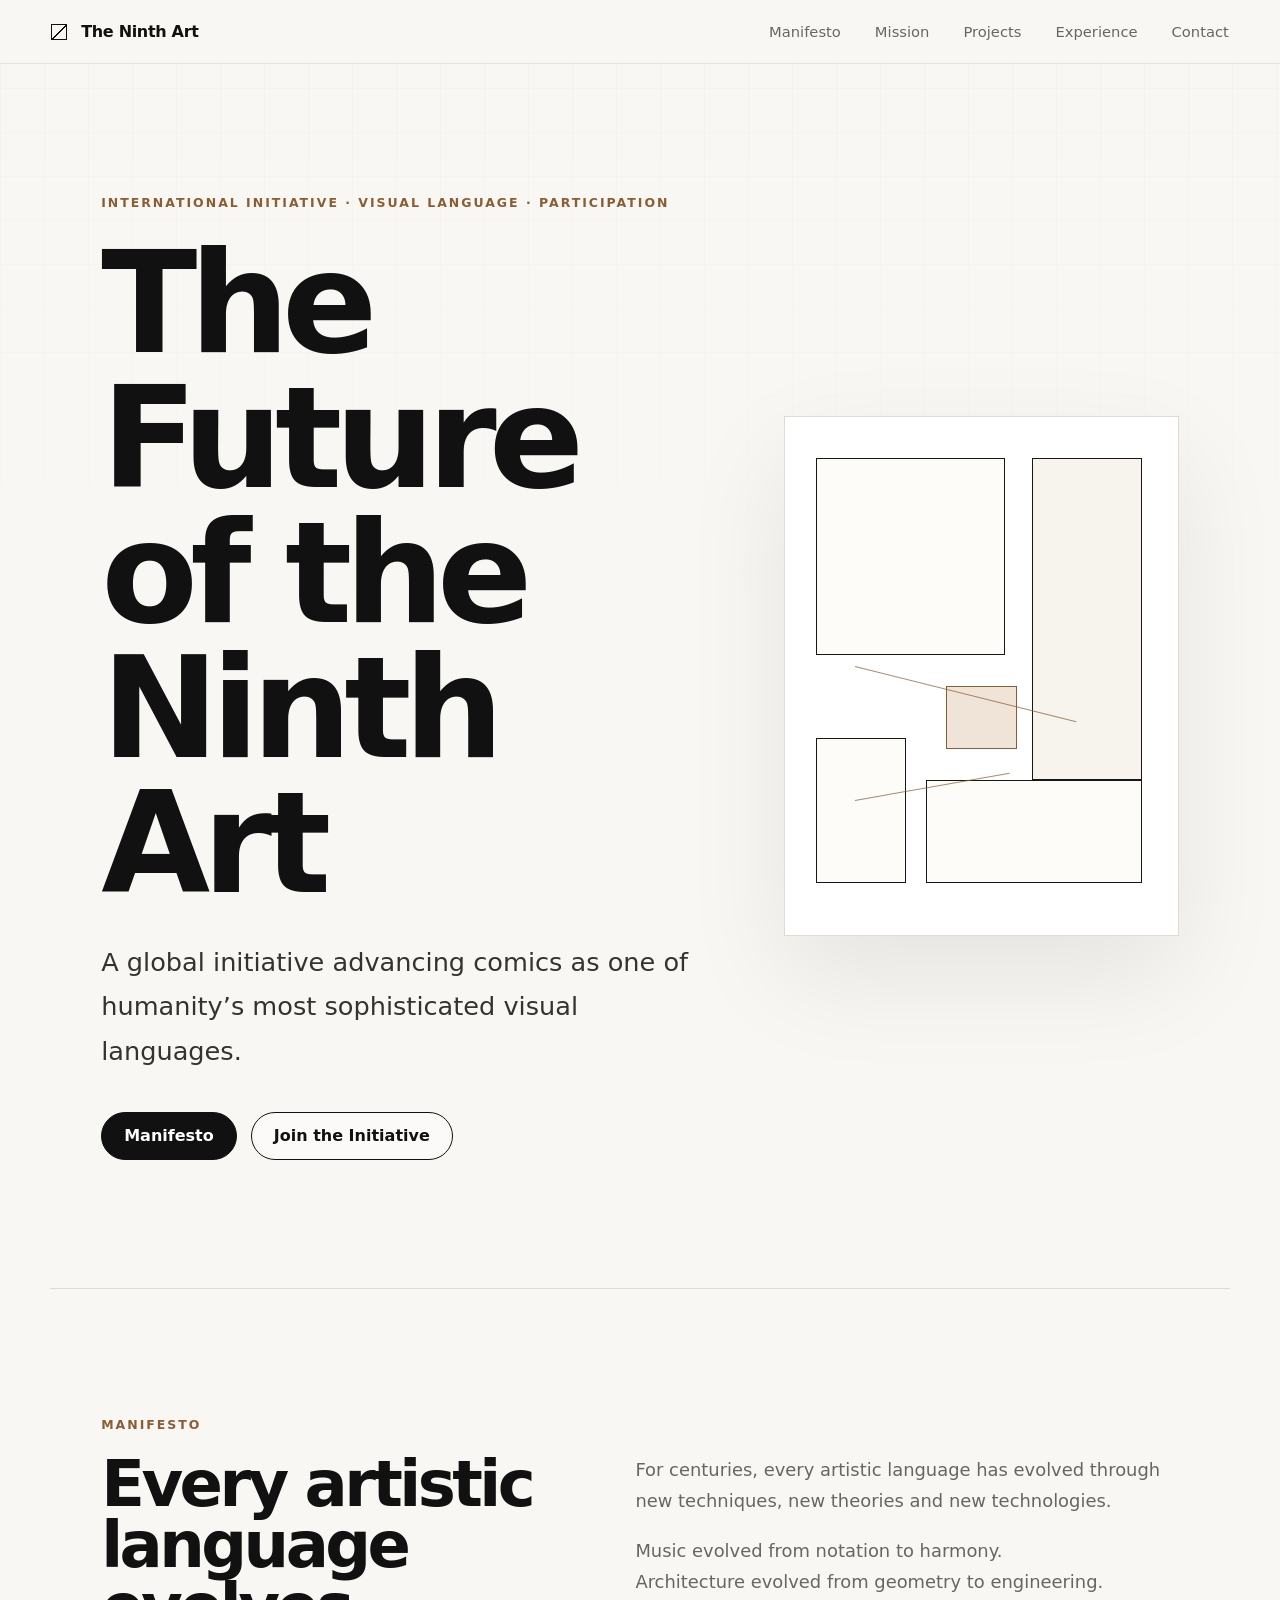
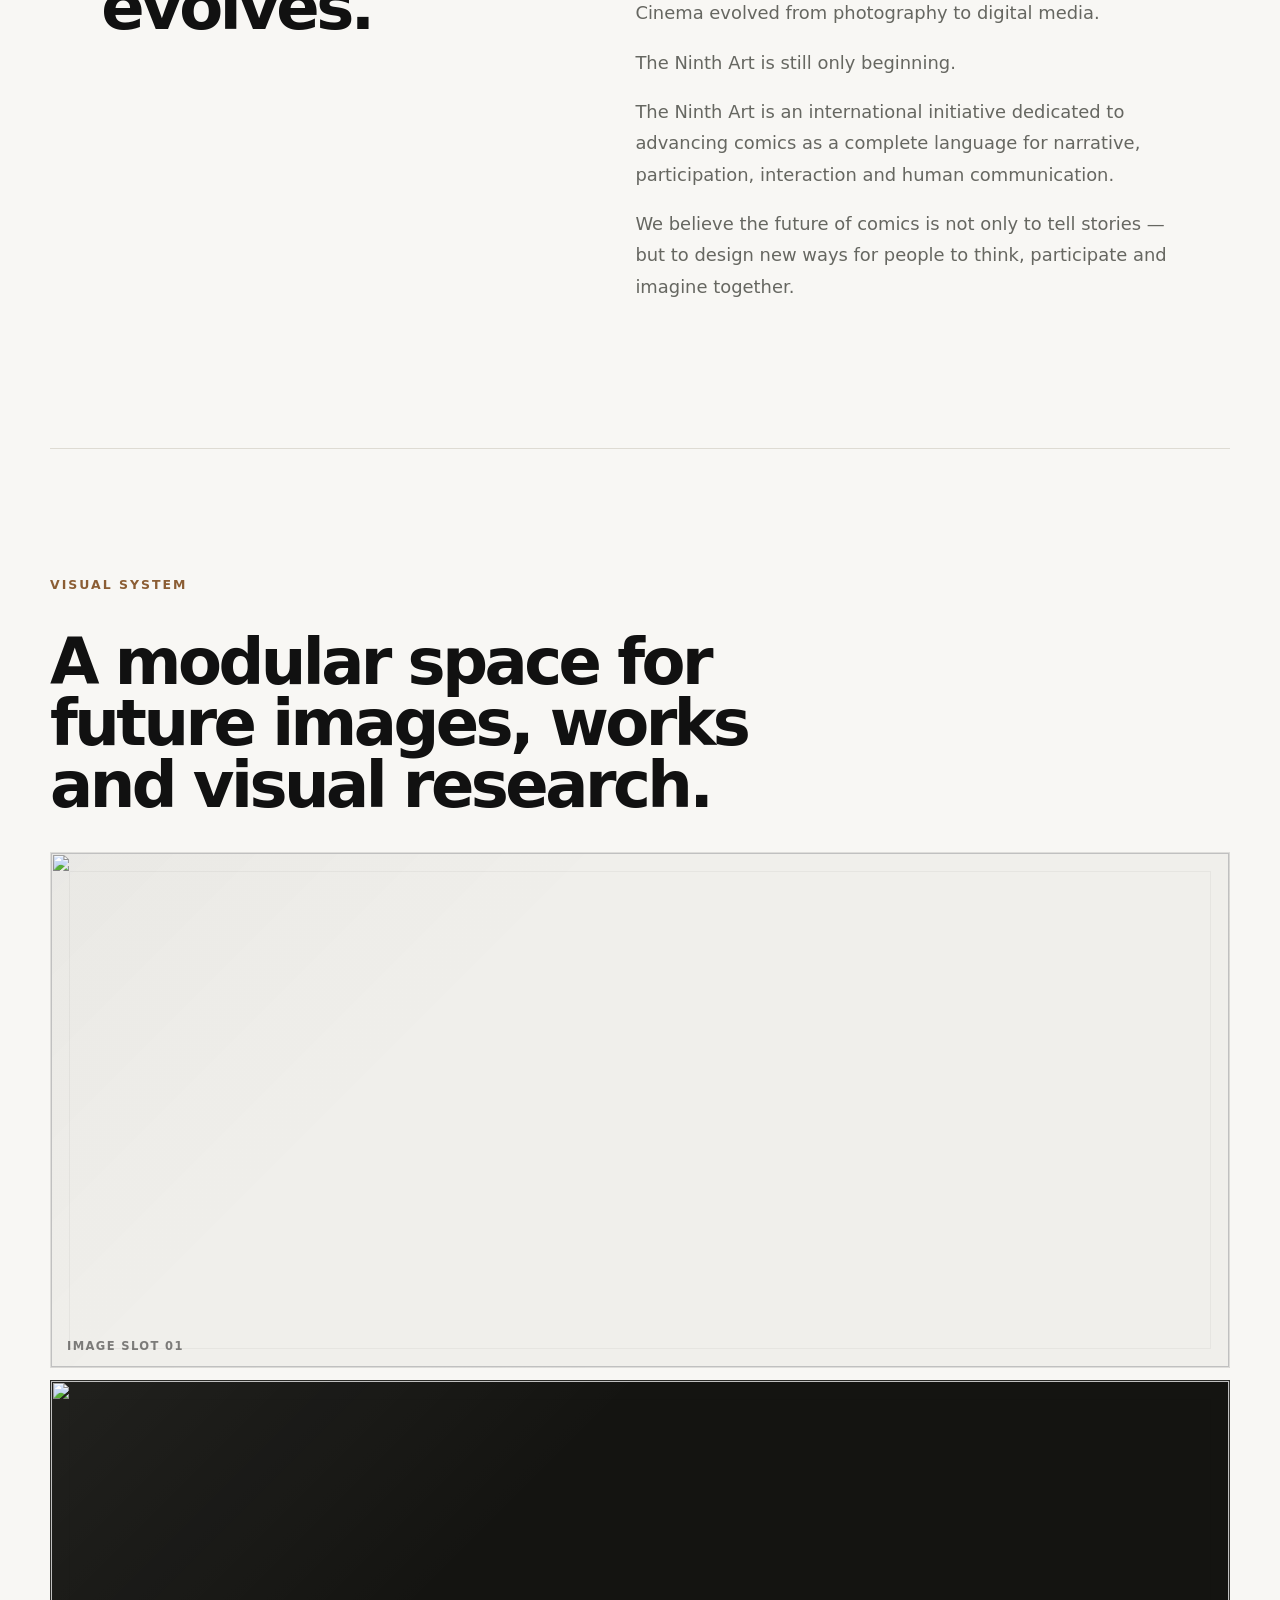
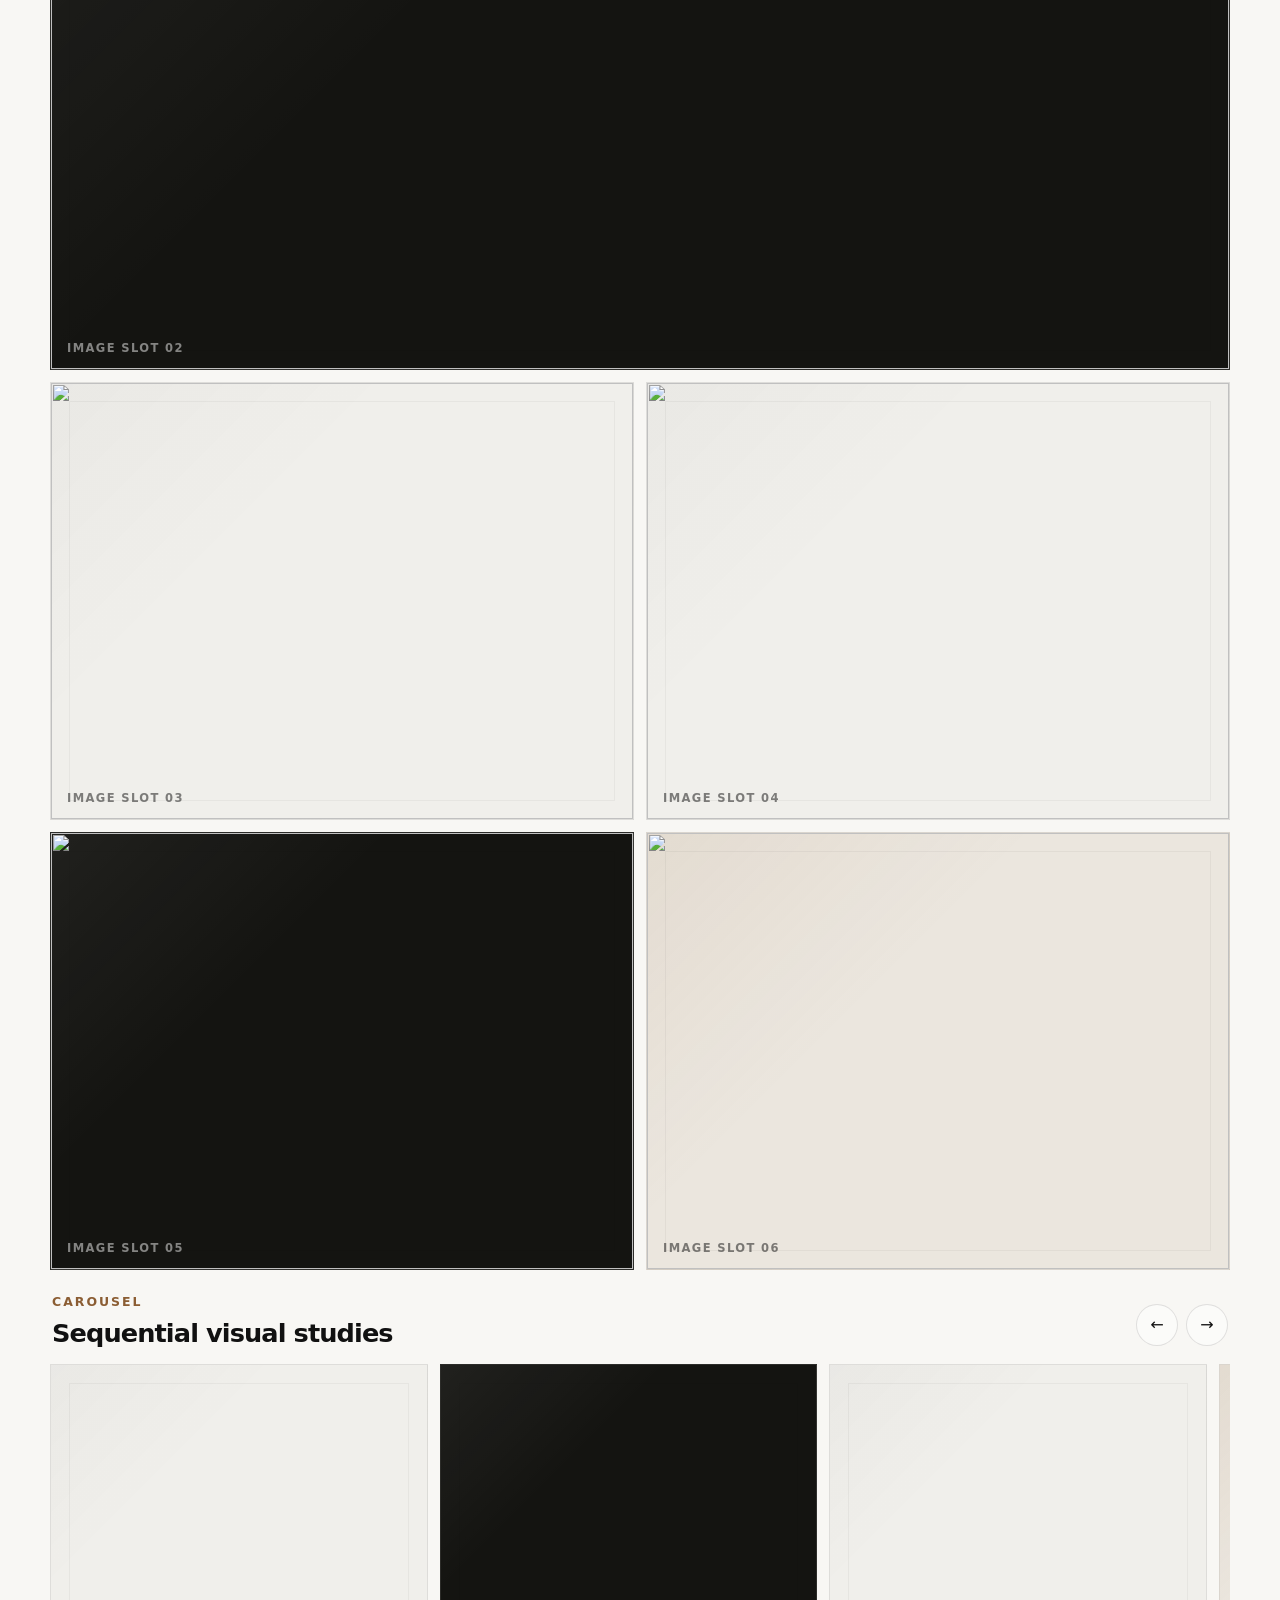
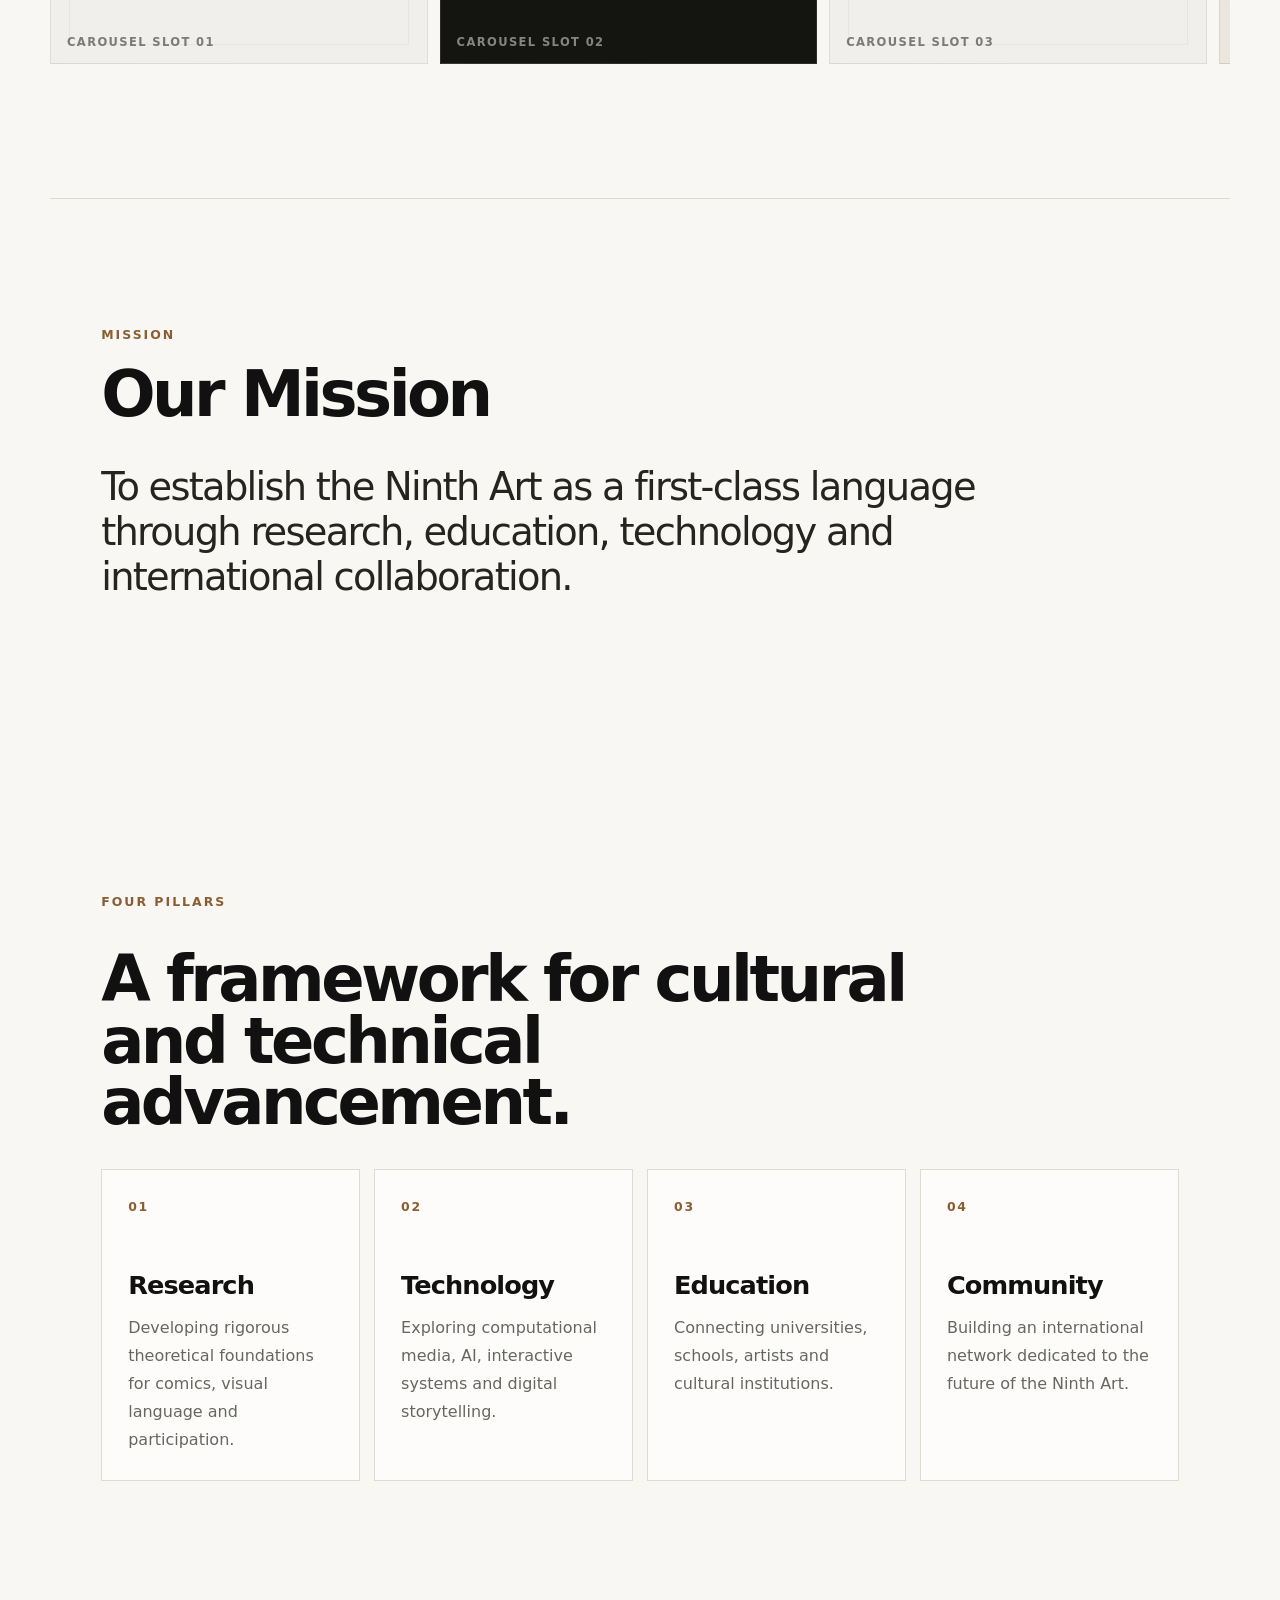
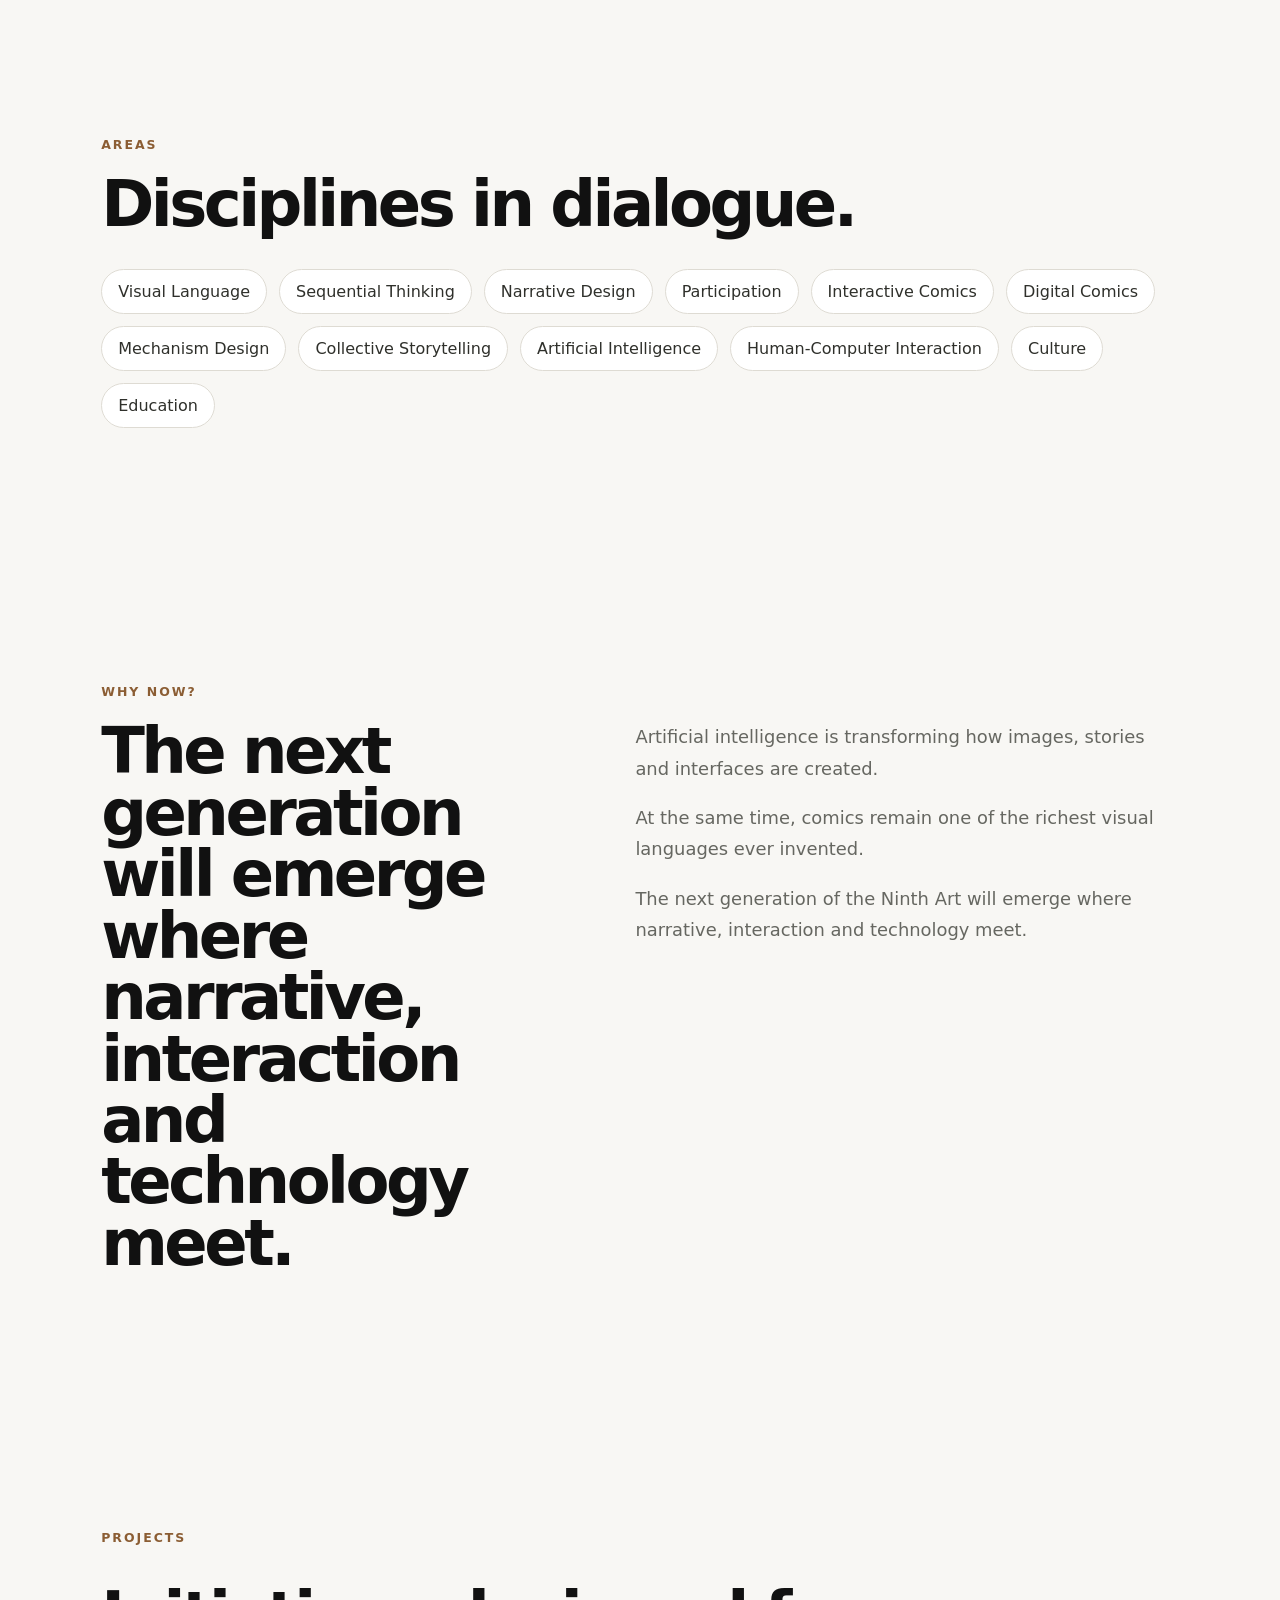
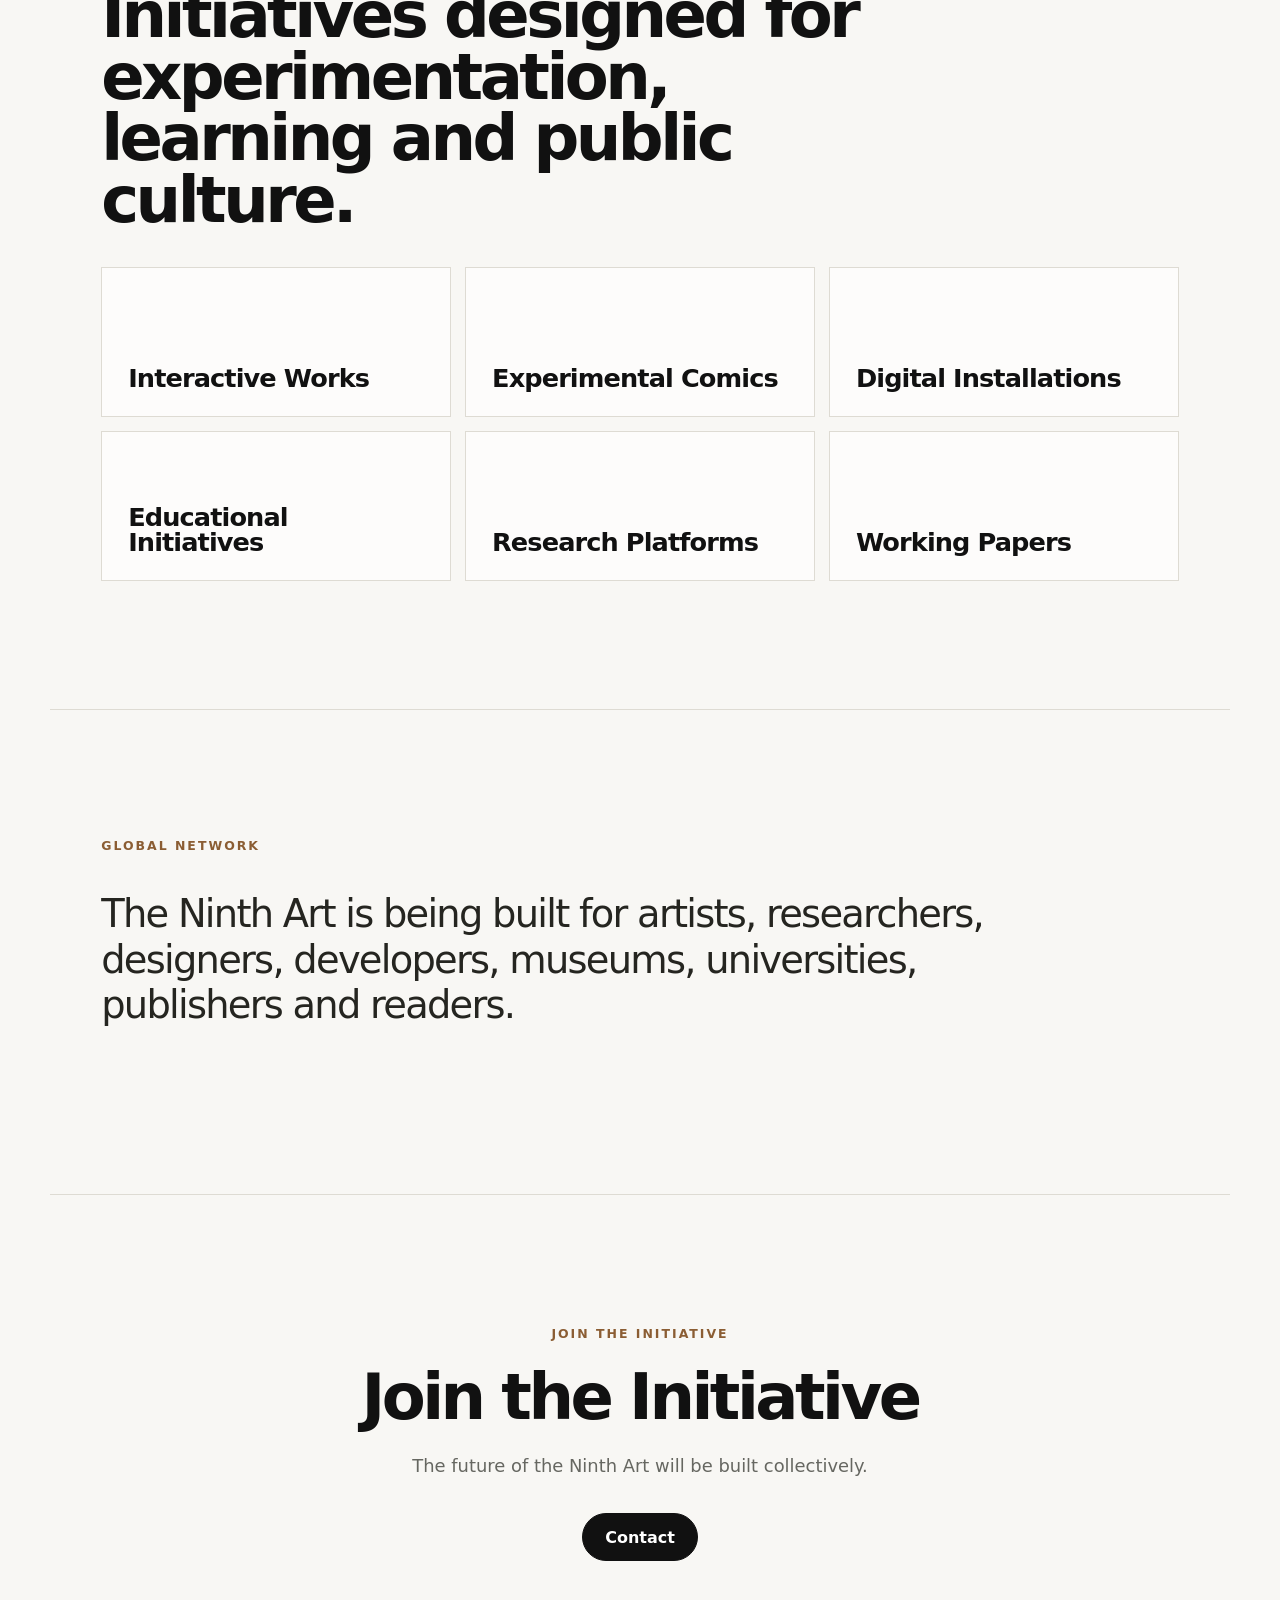
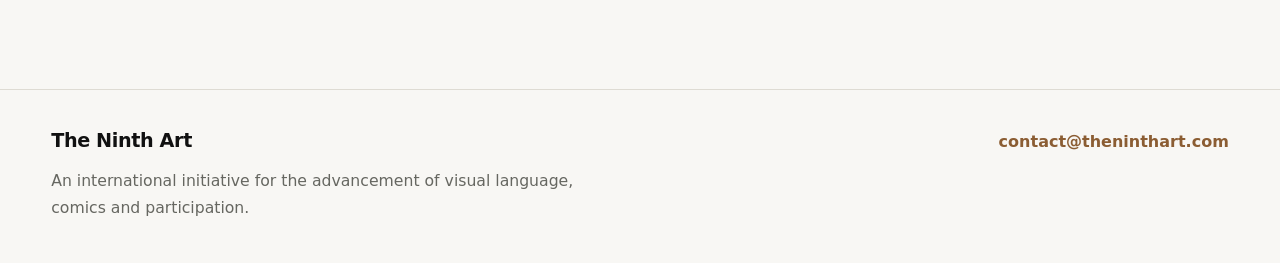
==== commit e21fd4a3: "Add premium editorial experience page" ====
--- a/index.html
+++ b/index.html
@@ -28,6 +28,7 @@
         <a href="#manifesto">Manifesto</a>
         <a href="#mission">Mission</a>
         <a href="#projects">Projects</a>
+        <a href="experience.html">Experience</a>
         <a href="#contact">Contact</a>
       </nav>
     </header>
